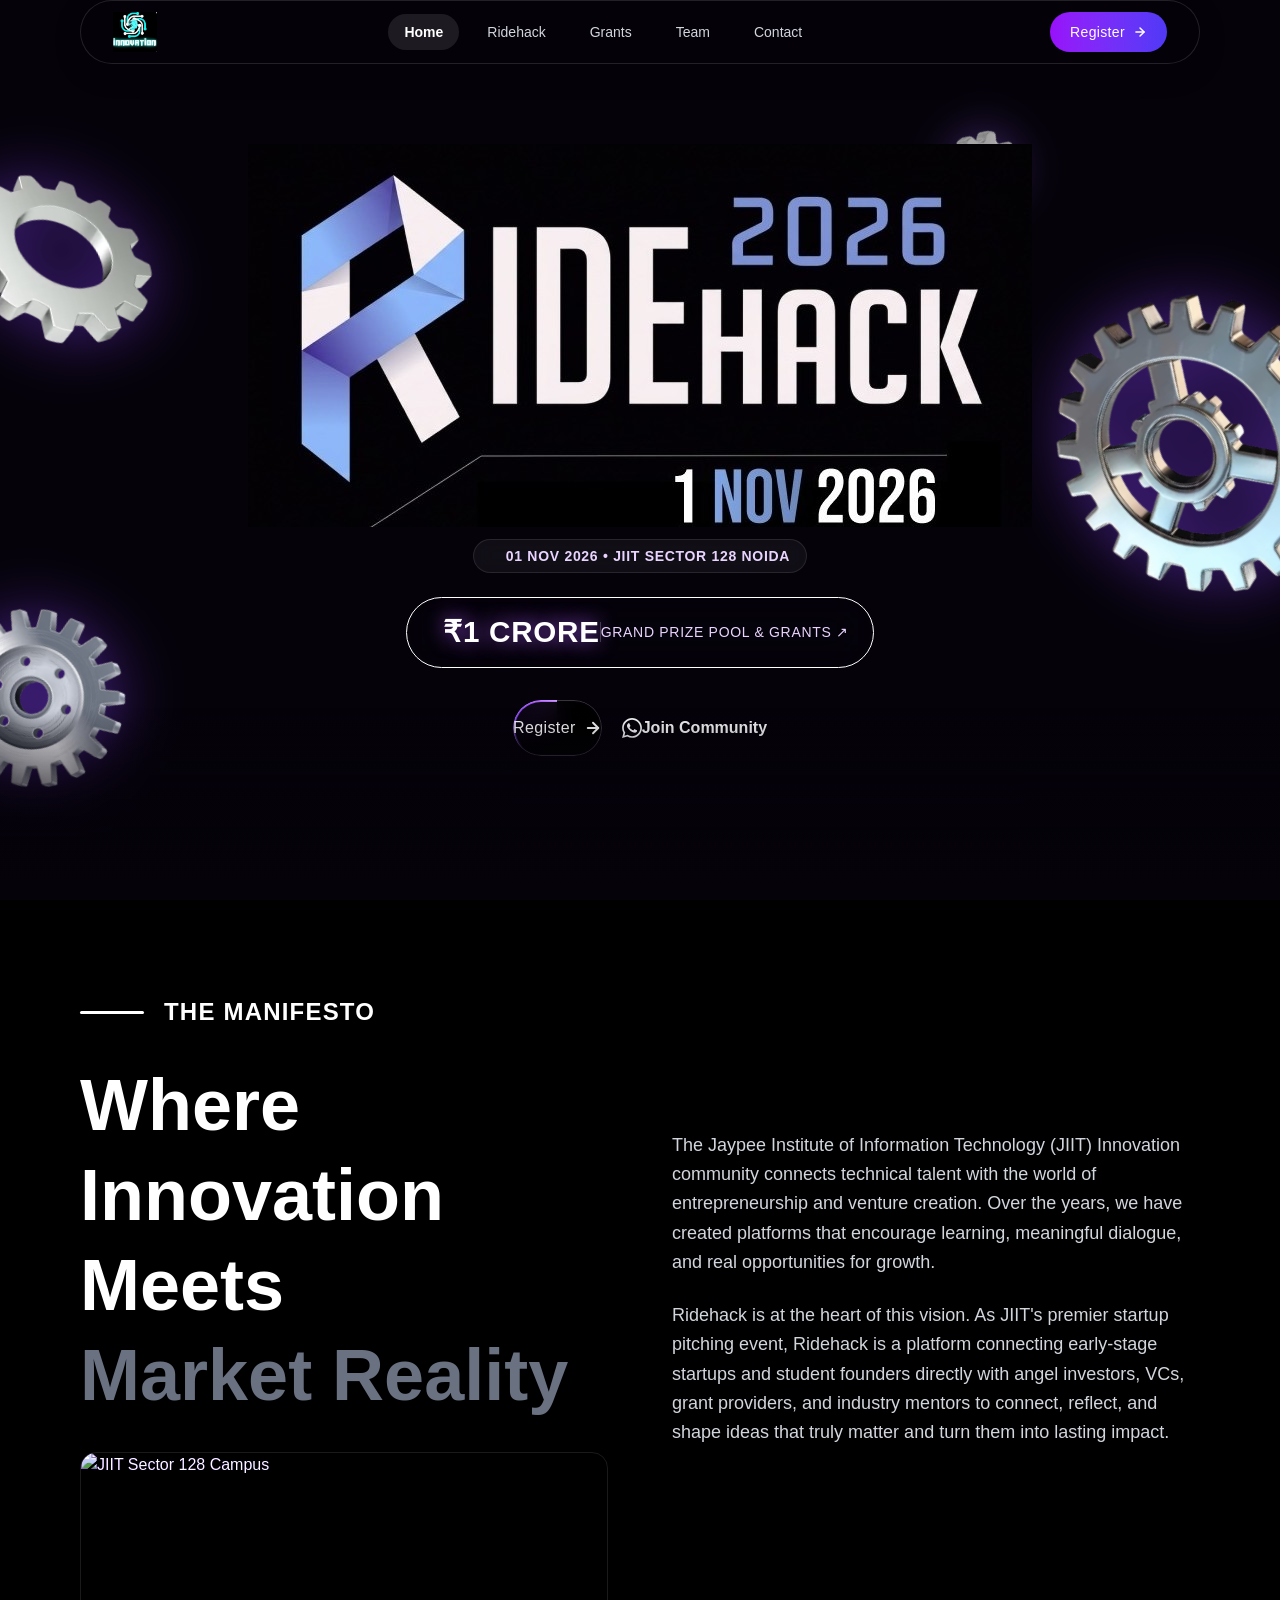
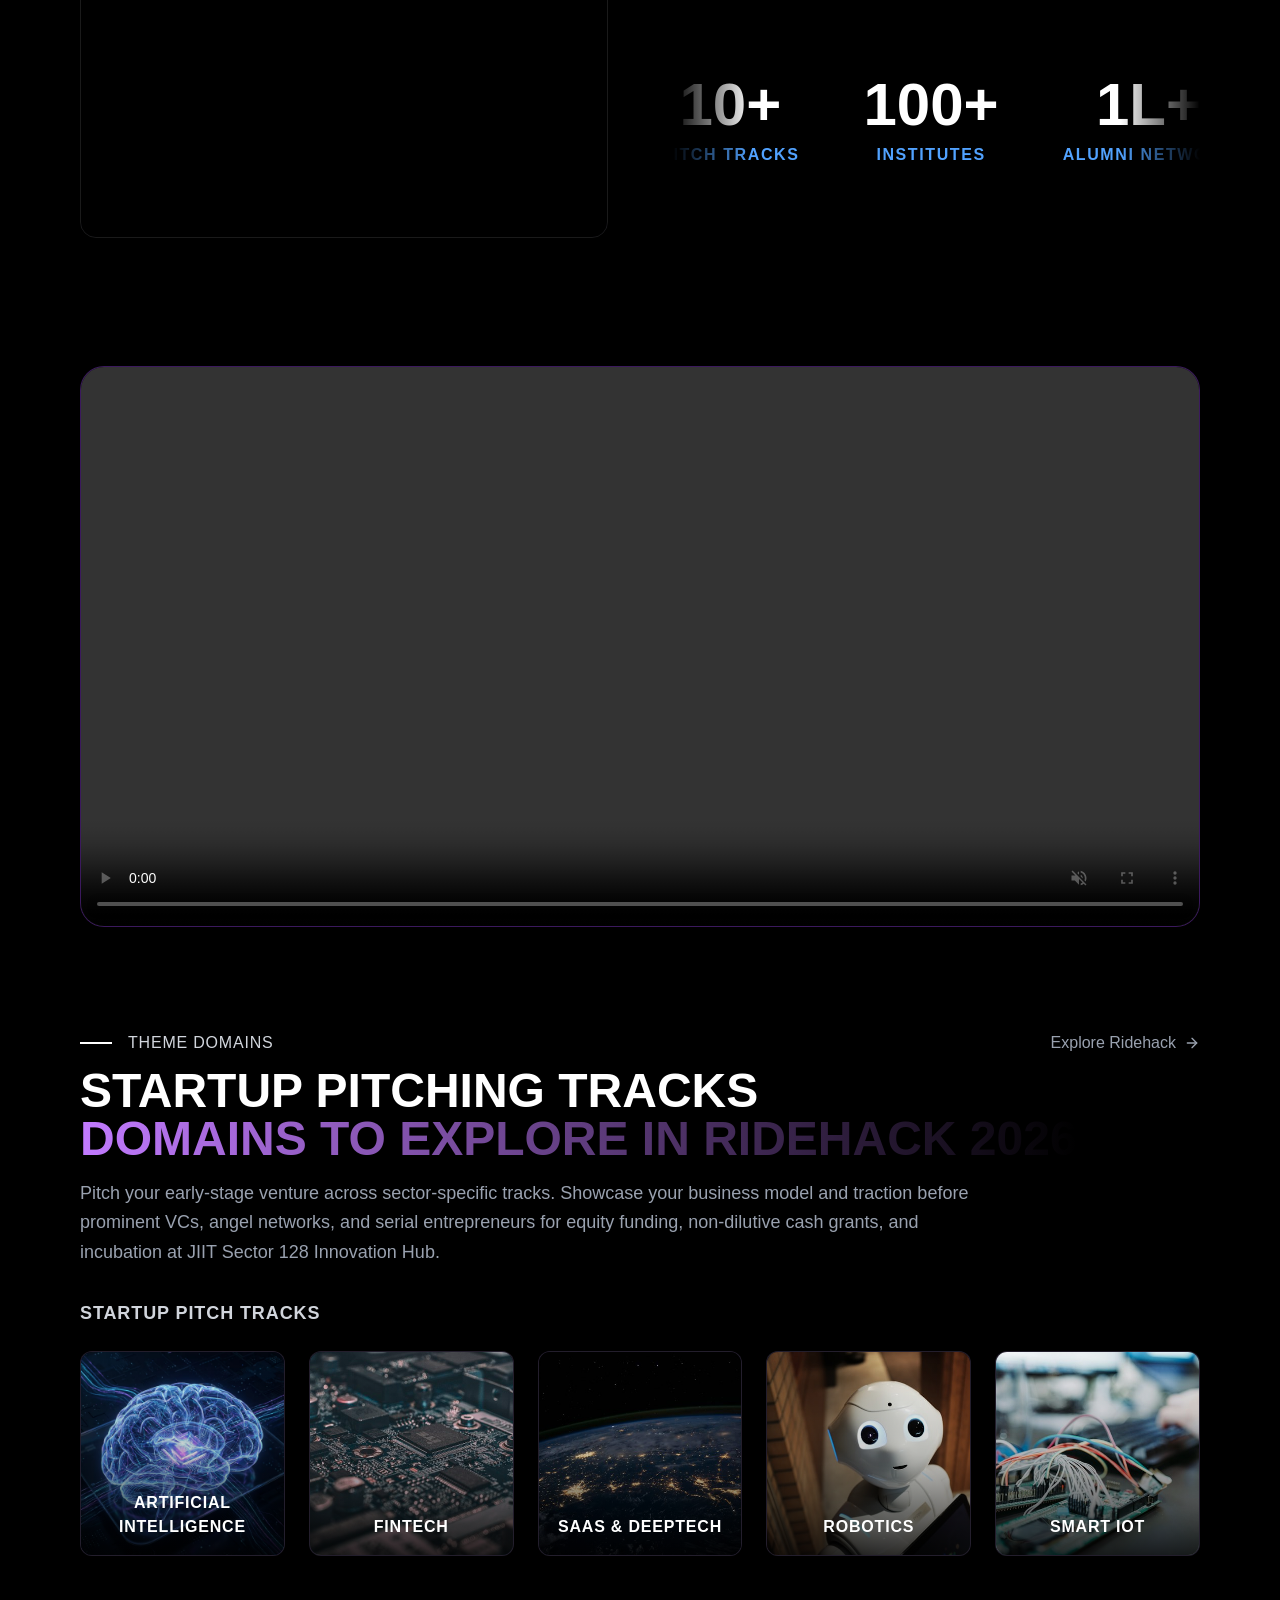
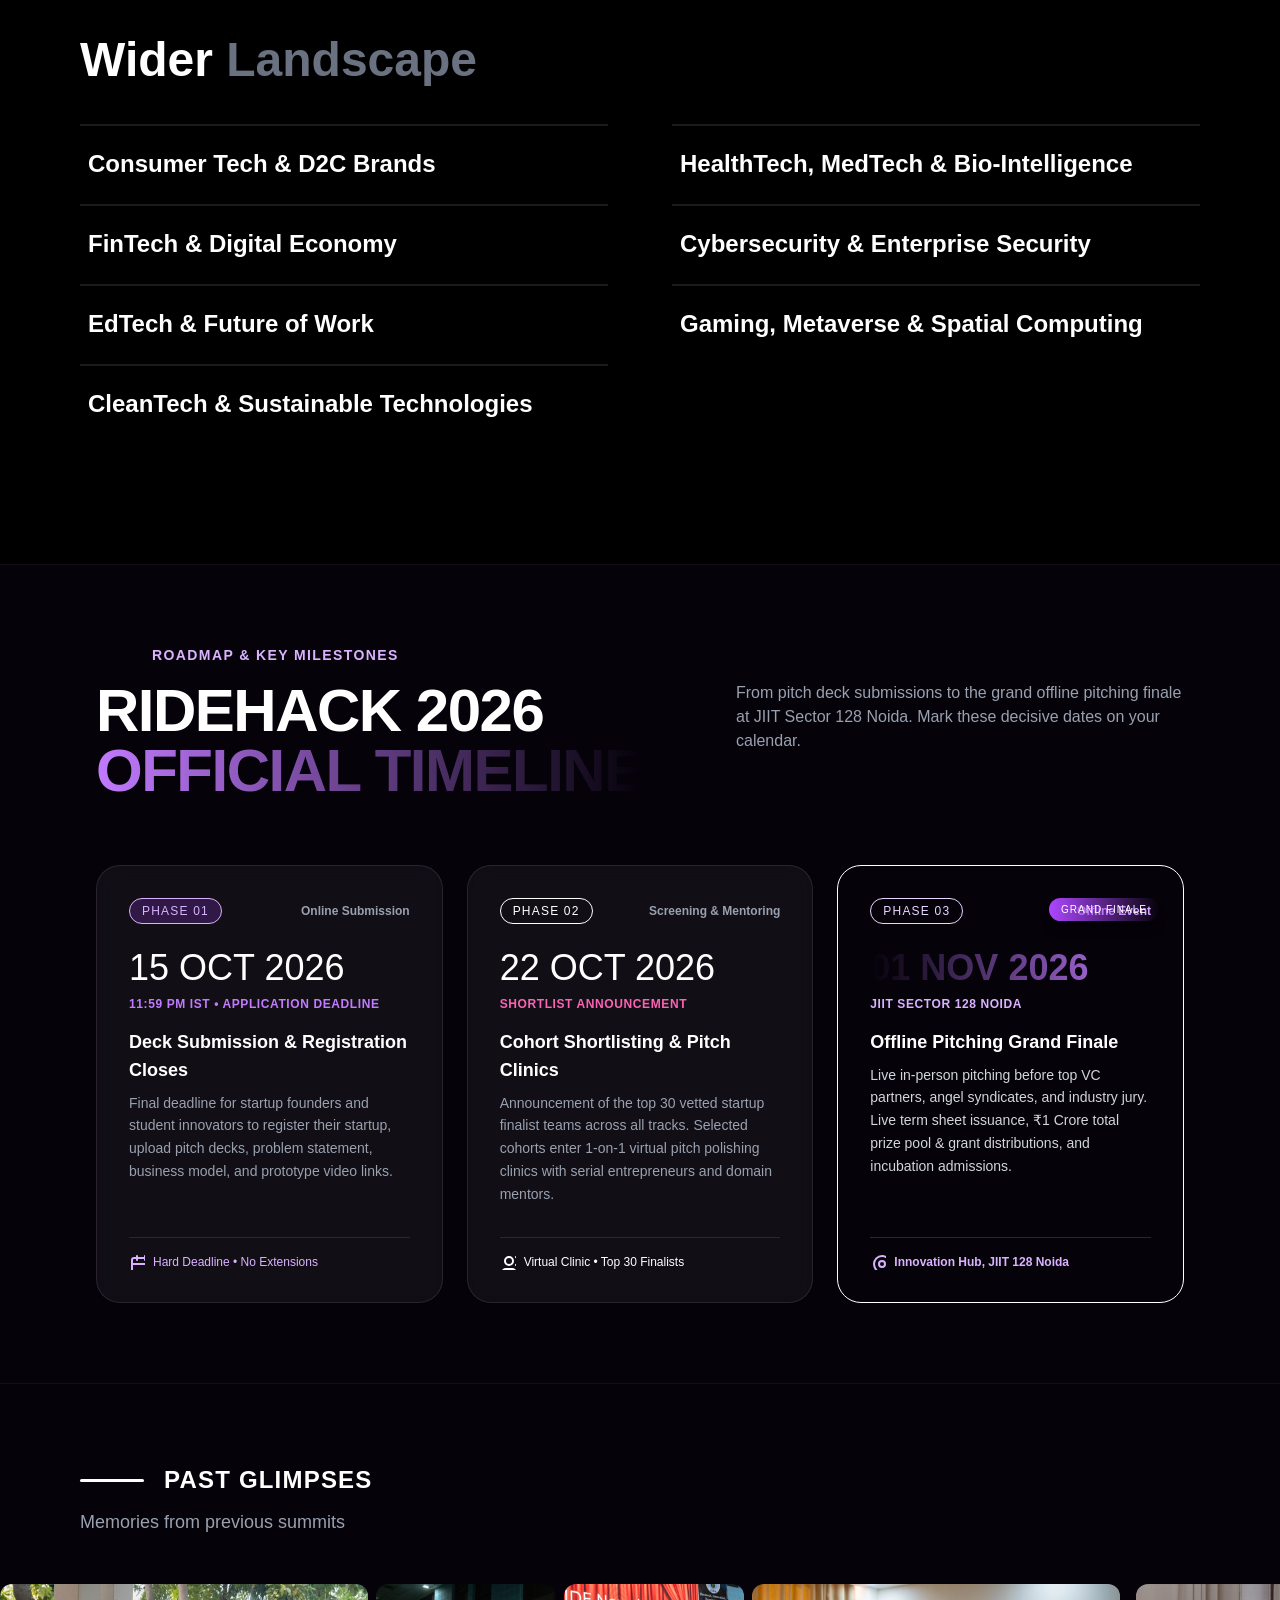
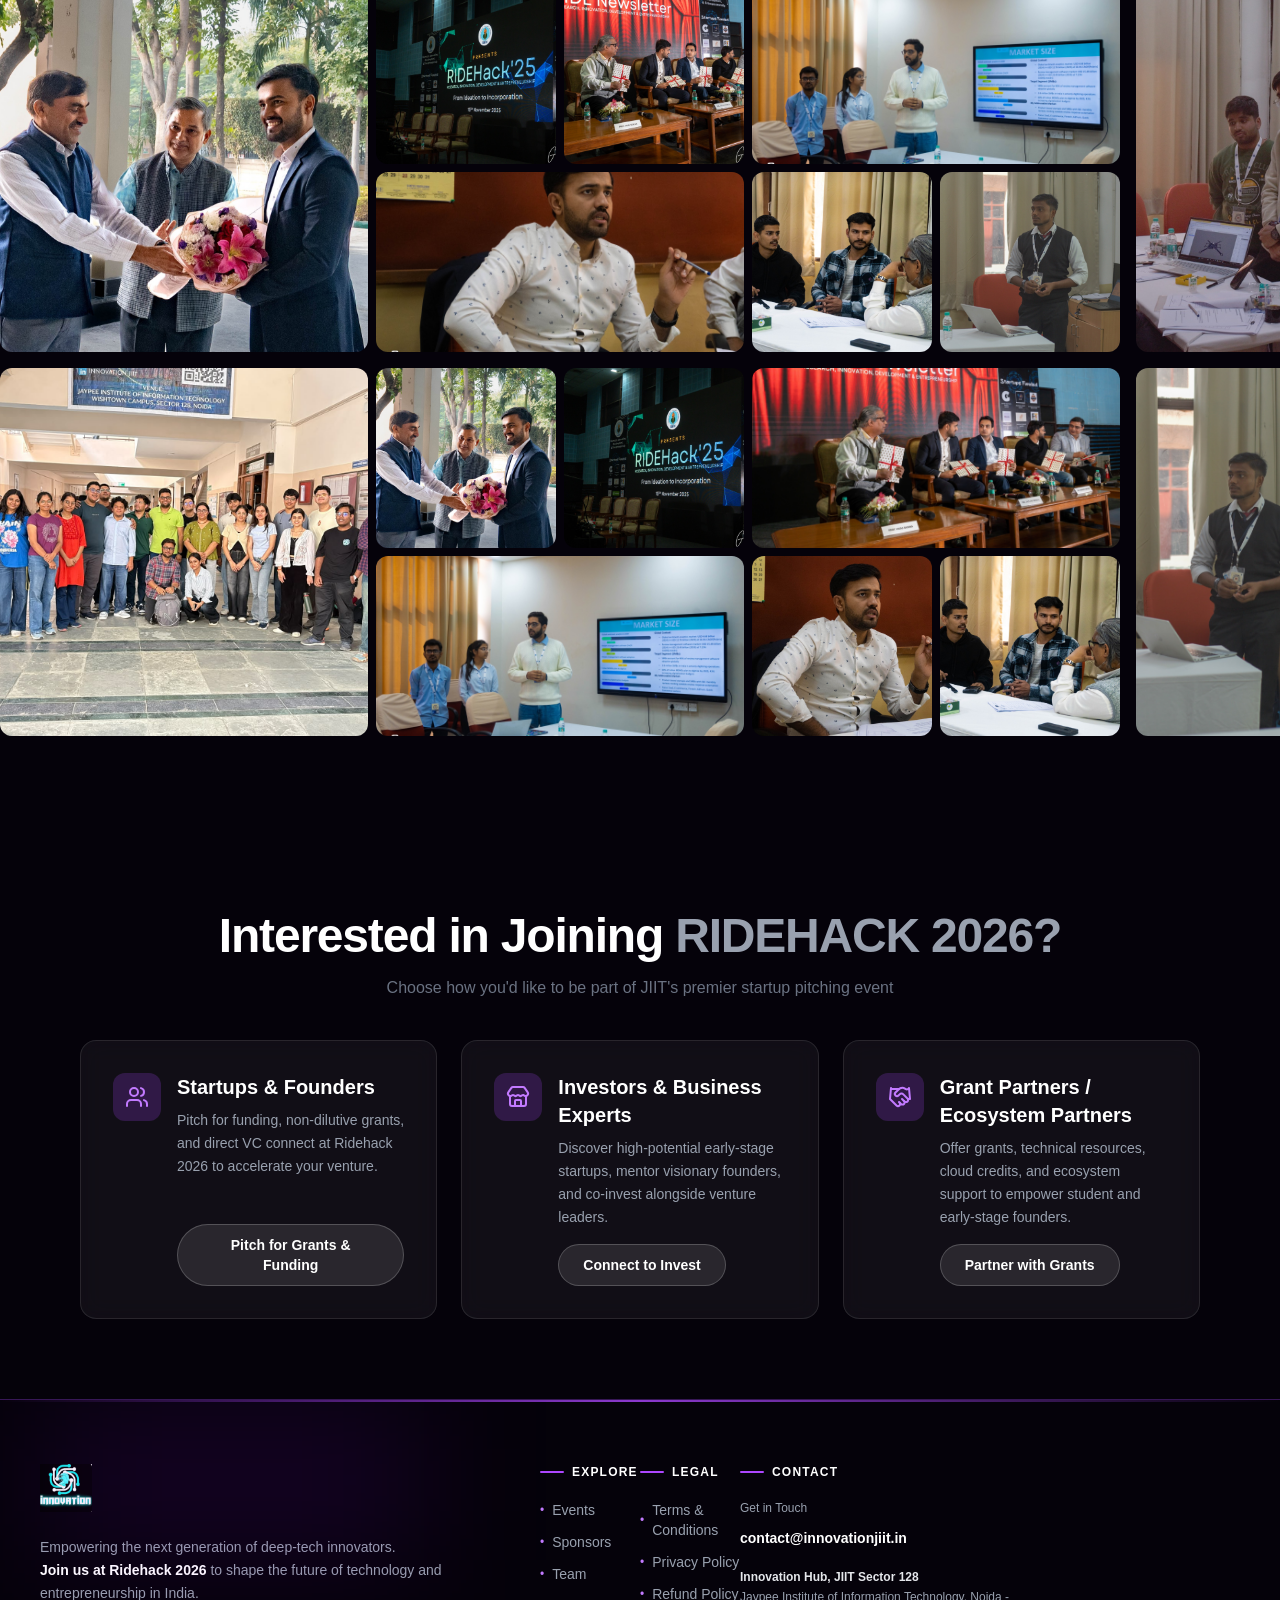
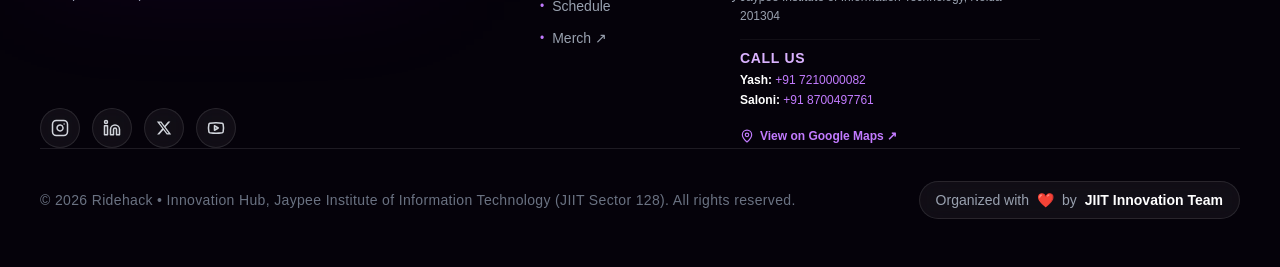
==== index.html @ c8edd6c5 "Update RIDE Hack 2026 website: unified cosmic theme, reference image footer, coming soon modals, and" ====
<!DOCTYPE html>
<html lang="en"><head>
  <meta charset="UTF-8">
  <meta name="viewport" content="width=device-width, initial-scale=1.0">
  <link rel="icon" type="image/avif" href="/favicon.avif">
  <link rel="icon" href="/favicon.avif" sizes="any">
  <link rel="icon" type="image/avif" sizes="48x48" href="/favicon.avif">
  <link rel="apple-touch-icon" href="/logo192.png">
  <link rel="manifest" href="/manifest.json">
  <script>
    if ('serviceWorker' in navigator) {
      window.addEventListener('load', () => {
        navigator.serviceWorker.register('/sw.js')
          .then(registration => {
            console.log('SW registered: ', registration);
          })
          .catch(registrationError => {
            console.log('SW registration failed: ', registrationError);
          });
      });
    }
  </script>

  <!-- Preload critical assets to prevent duplicate loads -->
  <link rel="preload" as="image" type="image/avif" href="/gear1.avif">
  <link rel="preload" as="image" type="image/avif" href="/gear2.avif">
  <link rel="preload" as="image" type="image/avif" href="/gear3.avif">
  <link rel="preload" as="image" type="image/avif" href="/gear4.avif">
  <link rel="preload" as="image" type="image/avif" href="/logo1.avif">

  <meta name="description" content="Ridehack 2026 - Where Bold Ideas Meet Capital | Jaypee Institute of Information Technology (JIIT)'s Premier Startup Pitching Event.">
  <meta name="keywords" content="Ridehack, Ridehack 2026, Startup, Pitching, Grants, Funding, JIIT, Noida, Entrepreneurship, Innovation">
  <meta name="theme-color" content="#7c3aed">
  <title>Ridehack 2026 | Jaypee Institute of Information Technology (JIIT)</title>

  <!-- Preconnect to external domains for faster loading -->
  <link rel="preconnect" href="https://prod.spline.design" crossorigin="">
  <link rel="preconnect" href="https://fonts.googleapis.com">
  <link rel="preconnect" href="https://fonts.gstatic.com" crossorigin="">

  
  <!-- Hide Spline watermark globally -->
  
  
  
  
  
  
  
  
  
<link rel="stylesheet" href="styles.css">
  <script src="background-animation.js" defer></script>
  <script src="coming-soon.js" defer></script>
</head>

<body style="">
  <div id="root"><div class="bg-[#05020a] text-white min-h-screen font-sans selection:bg-purple-500 selection:text-white"><div class="fixed top-0 left-0 right-0 z-50 hidden md:flex justify-center pt-5 pointer-events-none px-4">
  <div class="pointer-events-auto rounded-full flex items-center overflow-hidden transition-all duration-300" style="box-shadow: rgba(0, 0, 0, 0.4) 0px 8px 32px -8px; border: 1px solid rgba(255, 255, 255, 0.12); background-color: rgba(5,2,10,0.92); backdrop-filter: blur(24px); padding: 8px 24px; height: 64px; min-height: 64px; max-height: 64px; width: min(95%, 1120px);">
    <div class="flex items-center justify-between w-full px-2">
      <!-- LOGO: Fades/slides in on scroll -->
      <div id="navbarLogo" class="shrink-0 flex items-center transition-all duration-300 opacity-0 -translate-y-2 pointer-events-none">
        <a class="flex items-center cursor-pointer group" href="index.html">
          <img alt="Innovation Hub Logo" class="h-10 w-auto object-contain group-hover:scale-105 transition-transform" src="innovation-logo.png">
        </a>
      </div>
      <!-- NAV LINKS: Spacious & elegant -->
      <div class="flex items-center justify-center gap-3 lg:gap-6 mx-auto">
        <a href="index.html" class="px-4 py-2 text-sm font-semibold rounded-full whitespace-nowrap text-white bg-white/10 hover:bg-white/15 transition-all">Home</a>
        <a href="events.html" class="px-4 py-2 text-sm font-medium transition-colors rounded-full whitespace-nowrap text-gray-300 hover:text-white hover:bg-white/5">Ridehack</a>
        <a href="sponsors.html" class="px-4 py-2 text-sm font-medium transition-colors rounded-full whitespace-nowrap text-gray-300 hover:text-white hover:bg-white/5">Grants</a>
        <a href="team.html" class="px-4 py-2 text-sm font-medium transition-colors rounded-full whitespace-nowrap text-gray-300 hover:text-white hover:bg-white/5">Team</a>
        <a href="contact.html" class="px-4 py-2 text-sm font-medium transition-colors rounded-full whitespace-nowrap text-gray-300 hover:text-white hover:bg-white/5">Contact</a>
      </div>
      <!-- REGISTER BUTTON: Slides in on scroll -->
      <div id="navbarRegister" class="shrink-0 flex items-center transition-all duration-300 opacity-0 -translate-y-2 pointer-events-none">
        <a href="https://docs.google.com/forms/d/e/1FAIpQLSfo1yDY9sdHcOif3eGItnUyBE8StgveHDqJppyfqZ0NtJaWwg/viewform" target="_blank" rel="noopener noreferrer" class="flex items-center gap-2 px-5 py-2.5 bg-gradient-to-r from-purple-600 to-indigo-600 hover:from-purple-500 hover:to-indigo-500 text-white rounded-full text-sm font-extrabold tracking-wide transition-all shadow-[0_0_20px_rgba(168,85,247,0.5)] hover:scale-105">
          <span>Register</span>
          <svg xmlns="http://www.w3.org/2000/svg" width="14" height="14" viewBox="0 0 24 24" fill="none" stroke="currentColor" stroke-width="2.5" stroke-linecap="round" stroke-linejoin="round"><path d="M5 12h14"></path><path d="m12 5 7 7-7 7"></path></svg>
        </a>
      </div>
    </div>
  </div>
</div>
<div class="fixed top-0 left-0 right-0 z-50 md:hidden">
  <div class="flex items-center justify-between px-4 py-3 bg-[#05020a]/95 backdrop-blur-md border-b border-white/10">
    <a class="flex items-center" href="index.html">
      <img alt="Innovation Hub Logo" class="h-8 w-auto object-contain" src="innovation-logo.png">
    </a>
    <div class="flex items-center gap-3">
      <a href="https://docs.google.com/forms/d/e/1FAIpQLSfo1yDY9sdHcOif3eGItnUyBE8StgveHDqJppyfqZ0NtJaWwg/viewform" target="_blank" rel="noopener noreferrer" class="px-3.5 py-1.5 bg-gradient-to-r from-purple-600 to-indigo-600 text-white rounded-full text-xs font-bold shadow-[0_0_12px_rgba(168,85,247,0.4)]">
        Register
      </a>
      <button id="mobileMenuBtn" onclick="toggleMobileMenu()" aria-label="Toggle mobile menu" class="w-9 h-9 flex items-center justify-center rounded-lg bg-white/5 border border-white/10 text-white hover:bg-white/10 transition-colors">
        <svg xmlns="http://www.w3.org/2000/svg" width="18" height="18" viewBox="0 0 24 24" fill="none" stroke="currentColor" stroke-width="2" stroke-linecap="round" stroke-linejoin="round"><line x1="4" x2="20" y1="12" y2="12"></line><line x1="4" x2="20" y1="6" y2="6"></line><line x1="4" x2="20" y1="18" y2="18"></line></svg>
      </button>
    </div>
  </div>
</div>
<div id="mobileMenuDrawer" style="display:none; position:fixed; top:58px; left:0; right:0; background:rgba(5,2,10,0.98); backdrop-filter:blur(24px); border-bottom:1px solid rgba(255,255,255,0.1); padding:24px 20px; z-index:9999;">
  <div style="display:flex; flex-direction:column; gap:16px; align-items:center;">
    <a href="index.html" style="color:white; font-size:16px; font-weight:600; text-decoration:none;">Home</a>
    <a href="events.html" style="color:#d1d5db; font-size:16px; font-weight:500; text-decoration:none;">Ridehack</a>
    <a href="sponsors.html" style="color:#d1d5db; font-size:16px; font-weight:500; text-decoration:none;">Grants</a>
    <a href="team.html" style="color:#d1d5db; font-size:16px; font-weight:500; text-decoration:none;">Team</a>
    <a href="contact.html" style="color:#d1d5db; font-size:16px; font-weight:500; text-decoration:none;">Contact</a>
    <a href="https://docs.google.com/forms/d/e/1FAIpQLSfo1yDY9sdHcOif3eGItnUyBE8StgveHDqJppyfqZ0NtJaWwg/viewform" target="_blank" rel="noopener noreferrer" style="margin-top:6px; background:linear-gradient(to right, #9333ea, #4f46e5); color:white; font-size:14px; font-weight:700; text-decoration:none; padding:10px 28px; border-radius:9999px; display:inline-flex; align-items:center; gap:8px;">
      <span>Register</span>
      <svg xmlns="http://www.w3.org/2000/svg" width="14" height="14" viewBox="0 0 24 24" fill="none" stroke="currentColor" stroke-width="2.5" stroke-linecap="round" stroke-linejoin="round"><path d="M5 12h14"></path><path d="m12 5 7 7-7 7"></path></svg>
    </a>
  </div>
</div>
<script>
function toggleMobileMenu() {
  var drawer = document.getElementById('mobileMenuDrawer');
  if (!drawer) return;
  drawer.style.display = (drawer.style.display === 'none' || !drawer.style.display) ? 'block' : 'none';
}
</script>
<main class="relative z-0">
  <div style="opacity: 1; filter: blur(0px);">
    <div class="overflow-x-hidden">
      <section id="hero">
        <div class="relative w-full min-h-screen py-28 sm:py-36 flex flex-col items-center justify-center overflow-hidden bg-[#05020a]">
          <div class="absolute inset-0 w-full h-full overflow-hidden pointer-events-none">
            <div class="absolute inset-0 z-0">
              <div style="position: absolute; top: 0px; left: 0px; width: 100%; height: 100%; overflow: hidden; background-color: rgb(5, 2, 10);">
                <canvas width="1626" height="1240" style="width: 1084px; height: 827px; display: block;"></canvas>
              </div>
            </div>
            <div class="absolute bottom-0 left-0 right-0 h-48 pointer-events-none z-30" style="background: linear-gradient(transparent 0%, rgba(5, 2, 10, 0.3) 20%, rgba(5, 2, 10, 0.7) 50%, rgba(5, 2, 10, 0.95) 80%, rgb(5, 2, 10) 100%);"></div>
          </div>
          <div class="absolute -right-16 top-[30%] md:-right-20 lg:-right-24 pointer-events-none z-20" style="perspective: 1200px; perspective-origin: center center; will-change: transform;">
            <div class="relative w-[150px] h-[150px] md:w-[220px] md:h-[220px] lg:w-[300px] lg:h-[300px] xl:w-[350px] xl:h-[350px]" style="transform: rotate(141.138deg);">
              <img alt="3D Gear" class="w-full h-full object-contain" src="[data-uri]" style="filter: drop-shadow(rgba(124, 58, 237, 0.5) 0px 0px 30px);">
              <div class="absolute inset-0 w-full h-full pointer-events-none" style="mix-blend-mode: hard-light; opacity: 0.85; mask-image: url(&quot;/gear1.avif&quot;); mask-size: contain; mask-repeat: no-repeat; mask-position: center center; will-change: background; background: linear-gradient(205.569deg, rgba(76, 29, 149, 0.9) 0%, rgba(124, 58, 237, 0.8) 50%, rgba(139, 92, 246, 0.9) 100%);"></div>
            </div>
          </div>
          <div class="absolute -left-12 top-[8%] md:-left-16 md:top-[12%] lg:-left-20 pointer-events-none z-20">
            <div class="relative w-[130px] h-[130px] md:w-[200px] md:h-[200px] lg:w-[260px] lg:h-[260px] xl:w-[300px] xl:h-[300px]" style="will-change: transform; transform: rotateZ(345.886deg);">
              <img alt="3D Gear Left" class="w-full h-full object-contain" src="[data-uri]" style="filter: drop-shadow(rgba(124, 58, 237, 0.5) 0px 0px 30px);">
              <div class="absolute inset-0 w-full h-full pointer-events-none" style="mix-blend-mode: hard-light; opacity: 0.85; mask-image: url(&quot;/gear2.avif&quot;); mask-size: contain; mask-repeat: no-repeat; mask-position: center center; will-change: background; background: linear-gradient(145.634deg, rgba(76, 29, 149, 0.9) 0%, rgba(124, 58, 237, 0.8) 50%, rgba(139, 92, 246, 0.9) 100%);"></div>
            </div>
          </div>
          <div class="absolute top-24 right-20 md:top-28 md:right-40 lg:top-32 lg:right-52 xl:right-64 opacity-80 hidden md:block pointer-events-none z-10" style="will-change: transform; transform: translateY(-0.247453px) rotate(141.138deg);">
            <div class="relative w-12 h-12 md:w-14 md:h-14 lg:w-16 lg:h-16 xl:w-20 xl:h-20">
              <img alt="Floating Gear" class="w-full h-full object-contain drop-shadow-[0_0_20px_rgba(139,92,246,0.5)]" src="[data-uri]">
              <div class="absolute inset-0 w-full h-full pointer-events-none" style="mix-blend-mode: hard-light; opacity: 0.7; mask-image: url(&quot;/gear4.avif&quot;); mask-size: contain; mask-repeat: no-repeat; mask-position: center center; will-change: background; background: linear-gradient(204.552deg, rgba(76, 29, 149, 0.9) 0%, rgba(124, 58, 237, 0.8) 50%, rgba(139, 92, 246, 0.9) 100%);"></div>
            </div>
          </div>
          <div class="absolute -left-16 bottom-[3%] md:-left-20 md:bottom-[6%] lg:-left-24 lg:bottom-[8%] pointer-events-none z-20">
            <div class="relative w-[120px] h-[120px] md:w-[180px] md:h-[180px] lg:w-[220px] lg:h-[220px] xl:w-[260px] xl:h-[260px]" style="will-change: transform; transform: rotate(-68.184deg);">
              <img alt="Bottom Left Gear" class="w-full h-full object-contain" src="[data-uri]" style="filter: drop-shadow(rgba(124, 58, 237, 0.5) 0px 0px 30px);">
              <div class="absolute inset-0 w-full h-full pointer-events-none" style="mix-blend-mode: hard-light; opacity: 0.85; mask-image: url(&quot;/gear3.avif&quot;); mask-size: contain; mask-repeat: no-repeat; mask-position: center center; will-change: background; background: linear-gradient(87.93deg, rgba(76, 29, 149, 0.9) 0%, rgba(124, 58, 237, 0.8) 50%, rgba(139, 92, 246, 0.9) 100%);"></div>
            </div>
          </div>
          <div class="z-20 flex flex-col items-center text-center px-4 relative max-w-4xl mx-auto w-full">
            <div class="relative flex items-center justify-center mb-3 sm:mb-4">
              <img alt="RIDEHACK 2026" class="w-[240px] sm:w-[340px] md:w-[460px] lg:w-[540px] h-auto object-contain mx-auto" src="ridehack-logo.jpg">
            </div>

            <!-- EVENT DATE & VENUE PILL -->
            <div class="flex items-center gap-2 px-4 py-1.5 rounded-full bg-white/5 border border-white/10 mb-5 sm:mb-6">
              <span class="w-2 h-2 rounded-full bg-purple-400 animate-pulse"></span>
              <span class="text-xs sm:text-sm font-bold tracking-wider text-purple-200 uppercase">
                01 NOV 2026 • JIIT SECTOR 128 NOIDA
              </span>
            </div>

            <!-- COMPACT & GLOWING 1 CRORE PRIZE POOL HERO HIGHLIGHT -->
            <div class="flex flex-col items-center mb-6 sm:mb-8">
              <a href="sponsors.html" class="inline-flex items-center gap-2.5 sm:gap-3 px-6 sm:px-8 py-3 rounded-full border border-purple-400/60 bg-gradient-to-r from-purple-950/80 via-purple-900/60 to-indigo-950/80 backdrop-blur-xl shadow-[0_0_35px_rgba(168,85,247,0.5)] hover:shadow-[0_0_55px_rgba(168,85,247,0.8)] hover:border-purple-300 hover:scale-105 transition-all group">
                <span class="w-3 h-3 rounded-full bg-green-400 animate-pulse shadow-[0_0_12px_#4ade80]"></span>
                <span style="font-weight: 900; color: #ffffff; text-shadow: 0 0 20px rgba(168,85,247,0.9); font-size: 1.85rem;" class="tracking-wide">
                  ₹1 CRORE
                </span>
                <span class="text-xs sm:text-sm text-purple-200 font-extrabold uppercase tracking-wider pl-3 border-l border-white/20 group-hover:text-white transition-colors">
                  Grand Prize Pool &amp; Grants ↗
                </span>
              </a>
            </div>

            <!-- HERO ACTION BUTTONS -->
            <div class="flex flex-wrap items-center justify-center gap-4 sm:gap-5">
              <a class="group relative flex items-center justify-center gap-2 px-7 py-3.5 sm:px-9 sm:py-4 rounded-full overflow-hidden transition-all duration-300 hover:scale-105 shadow-[0_0_30px_rgba(168,85,247,0.5)]" href="https://docs.google.com/forms/d/e/1FAIpQLSfo1yDY9sdHcOif3eGItnUyBE8StgveHDqJppyfqZ0NtJaWwg/viewform" target="_blank" rel="noopener noreferrer">
                <div class="absolute inset-0 overflow-hidden rounded-full">
                  <div class="absolute inset-[-50%] bg-[conic-gradient(from_0deg,transparent_0_240deg,#7c3aed_280deg,#a855f7_320deg,#c084fc_360deg)] animate-[spin_2s_linear_infinite] opacity-100 transition-opacity duration-300"></div>
                </div>
                <div class="absolute inset-[2px] bg-black/90 backdrop-blur-md rounded-full"></div>
                <div class="absolute inset-0 rounded-full border border-white/20 group-hover:border-transparent transition-colors duration-300"></div>
                <span class="relative z-10 text-sm sm:text-base font-extrabold text-white tracking-wide">Register</span>
                <svg xmlns="http://www.w3.org/2000/svg" width="18" height="18" viewBox="0 0 24 24" fill="none" stroke="currentColor" stroke-width="2.5" stroke-linecap="round" stroke-linejoin="round" class="relative z-10 text-white group-hover:translate-x-1 transition-transform" aria-hidden="true">
                  <path d="M5 12h14"></path>
                  <path d="m12 5 7 7-7 7"></path>
                </svg>
              </a>
              <a class="flex items-center justify-center gap-2.5 px-7 py-3.5 sm:px-9 sm:py-4 rounded-full bg-[#25D366] hover:bg-[#20ba59] text-white font-bold text-sm sm:text-base transition-all shadow-[0_0_25px_rgba(37,211,102,0.45)] hover:scale-105" href="https://chat.whatsapp.com/EIkSCGxSinkHK2MURArv8c" target="_blank" rel="noopener noreferrer">
                <svg xmlns="http://www.w3.org/2000/svg" width="20" height="20" fill="currentColor" viewBox="0 0 24 24"><path d="M.057 24l1.687-6.163c-1.041-1.804-1.588-3.849-1.587-5.946.003-6.556 5.338-11.891 11.893-11.891 3.181.001 6.167 1.24 8.413 3.488 2.245 2.248 3.481 5.236 3.48 8.414-.003 6.557-5.338 11.892-11.893 11.892-1.99-.001-3.951-.5-5.688-1.448l-6.305 1.654zm6.597-3.807c1.676.995 3.276 1.591 5.392 1.592 5.448 0 9.886-4.434 9.889-9.885.002-5.462-4.415-9.89-9.881-9.892-5.452 0-9.887 4.434-9.889 9.884-.001 2.225.651 3.891 1.746 5.634l-.999 3.648 3.742-.981zm11.387-5.464c-.074-.124-.272-.198-.57-.347-.297-.149-1.758-.868-2.031-.967-.272-.099-.47-.149-.669.149-.198.297-.768.967-.941 1.165-.173.198-.347.223-.644.074-.297-.149-1.255-.462-2.39-1.475-.883-.788-1.48-1.761-1.653-2.059-.173-.297-.018-.458.13-.606.134-.133.297-.347.446-.521.151-.172.2-.296.3-.495.099-.198.05-.372-.025-.521-.075-.148-.669-1.611-.916-2.206-.242-.579-.487-.501-.669-.51l-.57-.01c-.198 0-.52.074-.792.372s-1.04 1.016-1.04 2.479 1.065 2.876 1.213 3.074c.149.198 2.095 3.2 5.076 4.487.709.306 1.263.489 1.694.626.712.226 1.36.194 1.872.118.571-.085 1.758-.719 2.006-1.413.248-.695.248-1.29.173-1.414z"/></svg>
                <span>Join Community</span>
              </a>
            </div>

          </div>
        </div>
      </section>

      <section id="about">
        <div class="min-h-screen pt-20 sm:pt-24 px-4 sm:px-6 md:px-12 lg:px-20 pb-16 bg-black flex flex-col justify-center">
          <div class="flex items-center gap-4 sm:gap-5 mb-6 sm:mb-8" style="opacity: 1; transform: none;">
            <div class="w-12 sm:w-16 h-[3px] bg-white rounded-full"></div>
            <span class="text-lg sm:text-xl md:text-2xl font-bold uppercase tracking-wider text-white">The Manifesto</span>
          </div>
          <div class="grid grid-cols-1 lg:grid-cols-2 gap-8 sm:gap-12 lg:gap-16 items-center">
            <div>
              <h1 class="text-3xl sm:text-4xl md:text-5xl lg:text-6xl xl:text-7xl font-bold leading-tight mb-6 sm:mb-8">
                Where Innovation Meets 
                <br class="hidden sm:block">
                <span class="text-gray-500">Market Reality</span>
              </h1>
              <div class="relative w-full rounded-xl sm:rounded-2xl overflow-hidden border border-white/10">
                <div class="h-60 sm:h-72 md:h-80 lg:h-96 overflow-hidden relative">
                  <img alt="JIIT Sector 128 Campus" class="w-full h-full object-cover" loading="lazy" src="_SKL0258.jpg">
                  <div class="absolute inset-0 pointer-events-none" style="background: linear-gradient(135deg, rgba(124, 58, 237, 0.4) 0%, rgba(139, 92, 246, 0.3) 30%, rgba(59, 130, 246, 0.3) 70%, rgba(124, 58, 237, 0.4) 100%); mix-blend-mode: overlay;"></div>
                  <div class="absolute inset-0 bg-gradient-to-t from-black/50 to-transparent pointer-events-none"></div>
                </div>
              </div>
            </div>
            <div class="text-gray-300 text-base sm:text-lg leading-relaxed space-y-4 sm:space-y-6 min-w-0">
              <p>The Jaypee Institute of Information Technology (JIIT) Innovation community connects technical talent with the world of entrepreneurship and venture creation. Over the years, we have created platforms that encourage learning, meaningful dialogue, and real opportunities for growth.</p>
              <p>Ridehack is at the heart of this vision. As JIIT's premier startup pitching event, Ridehack is a platform connecting early-stage startups and student founders directly with angel investors, VCs, grant providers, and industry mentors to connect, reflect, and shape ideas that truly matter and turn them into lasting impact.</p>
              <div class="space-y-12 pt-12">
                <div class="w-full overflow-hidden relative mask-linear-fade ">
                  <div class="absolute left-0 top-0 bottom-0 w-20 bg-gradient-to-r from-black to-transparent z-10 pointer-events-none"></div>
                  <div class="absolute right-0 top-0 bottom-0 w-20 bg-gradient-to-l from-black to-transparent z-10 pointer-events-none"></div>
                  <div class="flex whitespace-nowrap gap-16" style="transform: translateX(-2323.88px);">
                    <div class="flex flex-col items-center shrink-0">
                      <h3 class="text-5xl md:text-6xl font-bold text-white mb-2">400+</h3>
                      <p class="text-sm md:text-base uppercase tracking-widest font-semibold text-purple-400">Participants</p>
                    </div>
                    <div class="flex flex-col items-center shrink-0">
                      <h3 class="text-5xl md:text-6xl font-bold text-white mb-2">10+</h3>
                      <p class="text-sm md:text-base uppercase tracking-widest font-semibold text-purple-400">Pitch Tracks</p>
                    </div>
                    <div class="flex flex-col items-center shrink-0">
                      <h3 class="text-5xl md:text-6xl font-bold text-white mb-2">1L+</h3>
                      <p class="text-sm md:text-base uppercase tracking-widest font-semibold text-purple-400">Alumni Network</p>
                    </div>
                    <div class="flex flex-col items-center shrink-0">
                      <h3 class="text-5xl md:text-6xl font-bold text-white mb-2">100+</h3>
                      <p class="text-sm md:text-base uppercase tracking-widest font-semibold text-purple-400">Institutes</p>
                    </div>
                    <div class="flex flex-col items-center shrink-0">
                      <h3 class="text-5xl md:text-6xl font-bold text-white mb-2">₹1 Cr+</h3>
                      <p class="text-sm md:text-base uppercase tracking-widest font-semibold text-purple-400">Funding Pool</p>
                    </div>
                    <div class="flex flex-col items-center shrink-0">
                      <h3 class="text-5xl md:text-6xl font-bold text-white mb-2">400+</h3>
                      <p class="text-sm md:text-base uppercase tracking-widest font-semibold text-purple-400">Participants</p>
                    </div>
                    <div class="flex flex-col items-center shrink-0">
                      <h3 class="text-5xl md:text-6xl font-bold text-white mb-2">10+</h3>
                      <p class="text-sm md:text-base uppercase tracking-widest font-semibold text-purple-400">Pitch Tracks</p>
                    </div>
                    <div class="flex flex-col items-center shrink-0">
                      <h3 class="text-5xl md:text-6xl font-bold text-white mb-2">1L+</h3>
                      <p class="text-sm md:text-base uppercase tracking-widest font-semibold text-purple-400">Alumni Network</p>
                    </div>
                    <div class="flex flex-col items-center shrink-0">
                      <h3 class="text-5xl md:text-6xl font-bold text-white mb-2">100+</h3>
                      <p class="text-sm md:text-base uppercase tracking-widest font-semibold text-purple-400">Institutes</p>
                    </div>
                    <div class="flex flex-col items-center shrink-0">
                      <h3 class="text-5xl md:text-6xl font-bold text-white mb-2">₹1 Cr+</h3>
                      <p class="text-sm md:text-base uppercase tracking-widest font-semibold text-purple-400">Funding Pool</p>
                    </div>
                  </div>
</div>
</div>
                <div class="w-full overflow-hidden relative mask-linear-fade mt-8">
                  <div class="absolute left-0 top-0 bottom-0 w-20 bg-gradient-to-r from-black to-transparent z-10 pointer-events-none"></div>
                  <div class="absolute right-0 top-0 bottom-0 w-20 bg-gradient-to-l from-black to-transparent z-10 pointer-events-none"></div>
                  <div class="flex whitespace-nowrap gap-16" style="transform: translateX(-463.753px);">
                    <div class="flex flex-col items-center shrink-0">
                      <h3 class="text-5xl md:text-6xl font-bold text-white mb-2">₹1 Cr+</h3>
                      <p class="text-sm md:text-base uppercase tracking-widest font-semibold text-blue-400">Funding Pool</p>
                    </div>
                    <div class="flex flex-col items-center shrink-0">
                      <h3 class="text-5xl md:text-6xl font-bold text-white mb-2">400+</h3>
                      <p class="text-sm md:text-base uppercase tracking-widest font-semibold text-blue-400">Participants</p>
                    </div>
                    <div class="flex flex-col items-center shrink-0">
                      <h3 class="text-5xl md:text-6xl font-bold text-white mb-2">10+</h3>
                      <p class="text-sm md:text-base uppercase tracking-widest font-semibold text-blue-400">Pitch Tracks</p>
                    </div>
                    <div class="flex flex-col items-center shrink-0">
                      <h3 class="text-5xl md:text-6xl font-bold text-white mb-2">100+</h3>
                      <p class="text-sm md:text-base uppercase tracking-widest font-semibold text-blue-400">Institutes</p>
                    </div>
                    <div class="flex flex-col items-center shrink-0">
                      <h3 class="text-5xl md:text-6xl font-bold text-white mb-2">1L+</h3>
                      <p class="text-sm md:text-base uppercase tracking-widest font-semibold text-blue-400">Alumni Network</p>
                    </div>
                    <div class="flex flex-col items-center shrink-0">
                      <h3 class="text-5xl md:text-6xl font-bold text-white mb-2">₹1 Cr+</h3>
                      <p class="text-sm md:text-base uppercase tracking-widest font-semibold text-blue-400">Funding Pool</p>
                    </div>
                    <div class="flex flex-col items-center shrink-0">
                      <h3 class="text-5xl md:text-6xl font-bold text-white mb-2">400+</h3>
                      <p class="text-sm md:text-base uppercase tracking-widest font-semibold text-blue-400">Participants</p>
                    </div>
                  </div>
</div>
</div>
              </div>
            </div>
          </div>
        </div>
      </section>
      <section class="relative py-16 sm:py-24 bg-black overflow-hidden">
        <div class="max-w-6xl mx-auto px-4 relative z-10">
          <div class="relative rounded-3xl overflow-hidden border border-purple-500/30 shadow-[0_0_70px_rgba(168,85,247,0.25)] bg-[#0a0514] p-1.5 sm:p-2 bg-gradient-to-b from-purple-500/30 via-white/5 to-black">
            <video id="homepagePromoVideo" class="w-full h-auto block rounded-2xl shadow-2xl" muted loop playsinline preload="auto">
              <source src="website_video.mp4" type="video/mp4">
              <source src="website_video.mp4" type="video/webm">
              Your browser does not support the video tag.
            </video>
          </div>
        </div>
      </section>
      <section id="verticals">
        <div class="py-10 px-4 sm:px-6 md:px-12 lg:px-20 bg-black">
          <div class="flex flex-row items-center justify-between gap-2 mb-3">
            <div class="flex items-center gap-4">
              <span class="w-8 h-[2px] bg-white"></span>
              <span class="text-sm md:text-base text-gray-300 font-medium uppercase tracking-wider">Theme Domains</span>
            </div>
            <a class="flex items-center gap-2 text-sm sm:text-base text-gray-400 hover:text-purple-400 transition-colors group" href="events.html" data-discover="true">
              Explore Ridehack 
              <svg xmlns="http://www.w3.org/2000/svg" width="16" height="16" viewBox="0 0 24 24" fill="none" stroke="currentColor" stroke-width="2" stroke-linecap="round" stroke-linejoin="round" class="lucide lucide-arrow-right group-hover:translate-x-1 transition-transform" aria-hidden="true">
                <path d="M5 12h14"></path>
                <path d="m12 5 7 7-7 7"></path>
              </svg>
            </a>
          </div>
          <h1 class="text-3xl md:text-5xl font-bold text-white mb-4">
            STARTUP PITCHING TRACKS
            <br>
            <span class="bg-gradient-to-r from-purple-400 via-pink-400 to-indigo-300 bg-clip-text text-transparent">DOMAINS TO EXPLORE IN RIDEHACK 2026</span>
          </h1>
          <p class="text-gray-400 text-base sm:text-lg leading-relaxed mb-8 text-left max-w-4xl">
            Pitch your early-stage venture across sector-specific tracks. Showcase your business model and traction before prominent VCs, angel networks, and serial entrepreneurs for equity funding, non-dilutive cash grants, and incubation at JIIT Sector 128 Innovation Hub.
          </p>
          <div class="flex flex-col sm:flex-row items-start sm:items-center justify-between mb-4 sm:mb-6 gap-3">
            <h3 class="text-base sm:text-lg font-semibold text-gray-300 uppercase tracking-wider">Startup Pitch Tracks</h3>
          </div>
          <div class="flex overflow-x-auto pb-8 -mx-4 px-4 gap-4 md:grid md:grid-cols-5 md:gap-6 md:pb-0 md:px-0 md:mx-0 snap-x hide-scrollbar" style="opacity: 1;">
            <div class="min-w-[280px] md:min-w-0 snap-center group relative w-full aspect-square perspective-1000" style="opacity: 1; transform: translateY(0px) scale(1) translateX(0px);" easing="easeOutElastic(1, 0.8)" begin="0">
              <div class="relative w-full h-full flip-card-inner">
                <div class="absolute -inset-0.5 bg-purple-500/20 rounded-xl blur opacity-0 group-hover:opacity-100 transition duration-500"></div>
                <div class="absolute inset-0 w-full h-full backface-hidden rounded-xl overflow-hidden border border-white/10 bg-[#0a0514]">
                  <img alt="Artificial Intelligence" class="w-full h-full object-cover" src="[data-uri]">
                  <div class="absolute inset-0 bg-gradient-to-t from-black/80 via-black/20 to-transparent"></div>
                  <div class="absolute inset-0 flex items-end justify-center p-4">
                    <h3 class="text-sm md:text-base font-bold text-white uppercase tracking-wider text-center">Artificial Intelligence</h3>
                  </div>
                </div>
                <div class="absolute inset-0 w-full h-full backface-hidden rotate-y-180 rounded-xl overflow-hidden bg-black">
                  <div class="absolute inset-0 overflow-hidden rounded-xl">
                    <div class="absolute inset-[-50%] bg-[conic-gradient(from_0deg,transparent_0_320deg,#c084fc_360deg)] animate-[spin_4s_linear_infinite] opacity-0 group-hover:opacity-100 transition-opacity duration-500"></div>
                  </div>
                  <div class="absolute inset-[2px] bg-[#0a0514] rounded-xl flex flex-col items-center justify-center p-4 text-center">
                    <div class="absolute inset-0 bg-gradient-to-br from-purple-900/20 via-transparent to-blue-900/10 opacity-50"></div>
                    <div class="relative z-10 space-y-3">
                      <svg xmlns="http://www.w3.org/2000/svg" width="24" height="24" viewBox="0 0 24 24" fill="none" stroke="currentColor" stroke-width="2" stroke-linecap="round" stroke-linejoin="round" class="lucide lucide-brain w-8 h-8 text-purple-400 mx-auto" aria-hidden="true">
                        <path d="M12 18V5"></path>
                        <path d="M15 13a4.17 4.17 0 0 1-3-4 4.17 4.17 0 0 1-3 4"></path>
                        <path d="M17.598 6.5A3 3 0 1 0 12 5a3 3 0 1 0-5.598 1.5"></path>
                        <path d="M17.997 5.125a4 4 0 0 1 2.526 5.77"></path>
                        <path d="M18 18a4 4 0 0 0 2-7.464"></path>
                        <path d="M19.967 17.483A4 4 0 1 1 12 18a4 4 0 1 1-7.967-.517"></path>
                        <path d="M6 18a4 4 0 0 1-2-7.464"></path>
                        <path d="M6.003 5.125a4 4 0 0 0-2.526 5.77"></path>
                      </svg>
                      <h3 class="text-sm font-bold text-white uppercase">AI &amp; DeepTech</h3>
                      <p class="text-xs text-gray-400 line-clamp-4">Pitching autonomous agents, vertical AI platforms, LLM tooling, computer vision, and cognitive automation.</p>
                    </div>
                  </div>
                </div>
              </div>
            </div>
            <div class="min-w-[280px] md:min-w-0 snap-center group relative w-full aspect-square perspective-1000" style="opacity: 1; transform: translateY(0px) scale(1) translateX(0px);" easing="easeOutElastic(1, 0.8)" begin="0">
              <div class="relative w-full h-full flip-card-inner">
                <div class="absolute -inset-0.5 bg-purple-500/20 rounded-xl blur opacity-0 group-hover:opacity-100 transition duration-500"></div>
                <div class="absolute inset-0 w-full h-full backface-hidden rounded-xl overflow-hidden border border-white/10 bg-[#0a0514]">
                  <img alt="FinTech" class="w-full h-full object-cover" src="[data-uri]">
                  <div class="absolute inset-0 bg-gradient-to-t from-black/80 via-black/20 to-transparent"></div>
                  <div class="absolute inset-0 flex items-end justify-center p-4">
                    <h3 class="text-sm md:text-base font-bold text-white uppercase tracking-wider text-center">FinTech</h3>
                  </div>
                </div>
                <div class="absolute inset-0 w-full h-full backface-hidden rotate-y-180 rounded-xl overflow-hidden bg-black">
                  <div class="absolute inset-0 overflow-hidden rounded-xl">
                    <div class="absolute inset-[-50%] bg-[conic-gradient(from_0deg,transparent_0_320deg,#c084fc_360deg)] animate-[spin_4s_linear_infinite] opacity-0 group-hover:opacity-100 transition-opacity duration-500"></div>
                  </div>
                  <div class="absolute inset-[2px] bg-[#0a0514] rounded-xl flex flex-col items-center justify-center p-4 text-center">
                    <div class="absolute inset-0 bg-gradient-to-br from-purple-900/20 via-transparent to-blue-900/10 opacity-50"></div>
                    <div class="relative z-10 space-y-3">
                      <svg xmlns="http://www.w3.org/2000/svg" width="24" height="24" viewBox="0 0 24 24" fill="none" stroke="currentColor" stroke-width="2" stroke-linecap="round" stroke-linejoin="round" class="lucide lucide-cpu w-8 h-8 text-purple-400 mx-auto" aria-hidden="true">
                        <path d="M12 20v2"></path>
                        <path d="M12 2v2"></path>
                        <path d="M17 20v2"></path>
                        <path d="M17 2v2"></path>
                        <path d="M2 12h2"></path>
                        <path d="M2 17h2"></path>
                        <path d="M2 7h2"></path>
                        <path d="M20 12h2"></path>
                        <path d="M20 17h2"></path>
                        <path d="M20 7h2"></path>
                        <path d="M7 20v2"></path>
                        <path d="M7 2v2"></path>
                        <rect x="4" y="4" width="16" height="16" rx="2"></rect>
                        <rect x="8" y="8" width="8" height="8" rx="1"></rect>
                      </svg>
                      <h3 class="text-sm font-bold text-white uppercase">FinTech &amp; Web3</h3>
                      <p class="text-xs text-gray-400 line-clamp-4">Pitching neo-banking, algorithmic trading, cross-border remittances, decentralized rails, and embedded micro-credit.</p>
                    </div>
                  </div>
                </div>
              </div>
            </div>
            <div class="min-w-[280px] md:min-w-0 snap-center group relative w-full aspect-square perspective-1000" style="opacity: 1; transform: translateY(0px) scale(1) translateX(0px);" easing="easeOutElastic(1, 0.8)" begin="0">
              <div class="relative w-full h-full flip-card-inner">
                <div class="absolute -inset-0.5 bg-purple-500/20 rounded-xl blur opacity-0 group-hover:opacity-100 transition duration-500"></div>
                <div class="absolute inset-0 w-full h-full backface-hidden rounded-xl overflow-hidden border border-white/10 bg-[#0a0514]">
                  <img alt="SaaS &amp; DeepTech" class="w-full h-full object-cover" src="[data-uri]">
                  <div class="absolute inset-0 bg-gradient-to-t from-black/80 via-black/20 to-transparent"></div>
                  <div class="absolute inset-0 flex items-end justify-center p-4">
                    <h3 class="text-sm md:text-base font-bold text-white uppercase tracking-wider text-center">SaaS &amp; DeepTech</h3>
                  </div>
                </div>
                <div class="absolute inset-0 w-full h-full backface-hidden rotate-y-180 rounded-xl overflow-hidden bg-black">
                  <div class="absolute inset-0 overflow-hidden rounded-xl">
                    <div class="absolute inset-[-50%] bg-[conic-gradient(from_0deg,transparent_0_320deg,#c084fc_360deg)] animate-[spin_4s_linear_infinite] opacity-0 group-hover:opacity-100 transition-opacity duration-500"></div>
                  </div>
                  <div class="absolute inset-[2px] bg-[#0a0514] rounded-xl flex flex-col items-center justify-center p-4 text-center">
                    <div class="absolute inset-0 bg-gradient-to-br from-purple-900/20 via-transparent to-blue-900/10 opacity-50"></div>
                    <div class="relative z-10 space-y-3">
                      <svg xmlns="http://www.w3.org/2000/svg" width="24" height="24" viewBox="0 0 24 24" fill="none" stroke="currentColor" stroke-width="2" stroke-linecap="round" stroke-linejoin="round" class="lucide lucide-rocket w-8 h-8 text-purple-400 mx-auto" aria-hidden="true">
                        <path d="M4.5 16.5c-1.5 1.26-2 5-2 5s3.74-.5 5-2c.71-.84.7-2.13-.09-2.91a2.18 2.18 0 0 0-2.91-.09z"></path>
                        <path d="m12 15-3-3a22 22 0 0 1 2-3.95A12.88 12.88 0 0 1 22 2c0 2.72-.78 7.5-6 11a22.35 22.35 0 0 1-4 2z"></path>
                        <path d="M9 12H4s.55-3.03 2-4c1.62-1.08 5 0 5 0"></path>
                        <path d="M12 15v5s3.03-.55 4-2c1.08-1.62 0-5 0-5"></path>
                      </svg>
                      <h3 class="text-sm font-bold text-white uppercase">SaaS &amp; DeepTech</h3>
                      <p class="text-xs text-gray-400 line-clamp-4">Pitching high-margin B2B SaaS, developer tooling, cloud security, workflow automation, and proprietary deep-tech IP.</p>
                    </div>
                  </div>
                </div>
              </div>
            </div>
            <div class="min-w-[280px] md:min-w-0 snap-center group relative w-full aspect-square perspective-1000" style="opacity: 1; transform: translateY(0px) scale(1) translateX(0px);" easing="easeOutElastic(1, 0.8)" begin="0">
              <div class="relative w-full h-full flip-card-inner">
                <div class="absolute -inset-0.5 bg-purple-500/20 rounded-xl blur opacity-0 group-hover:opacity-100 transition duration-500"></div>
                <div class="absolute inset-0 w-full h-full backface-hidden rounded-xl overflow-hidden border border-white/10 bg-[#0a0514]">
                  <img alt="Robotics" class="w-full h-full object-cover" src="[data-uri]">
                  <div class="absolute inset-0 bg-gradient-to-t from-black/80 via-black/20 to-transparent"></div>
                  <div class="absolute inset-0 flex items-end justify-center p-4">
                    <h3 class="text-sm md:text-base font-bold text-white uppercase tracking-wider text-center">Robotics</h3>
                  </div>
                </div>
                <div class="absolute inset-0 w-full h-full backface-hidden rotate-y-180 rounded-xl overflow-hidden bg-black">
                  <div class="absolute inset-0 overflow-hidden rounded-xl">
                    <div class="absolute inset-[-50%] bg-[conic-gradient(from_0deg,transparent_0_320deg,#c084fc_360deg)] animate-[spin_4s_linear_infinite] opacity-0 group-hover:opacity-100 transition-opacity duration-500"></div>
                  </div>
                  <div class="absolute inset-[2px] bg-[#0a0514] rounded-xl flex flex-col items-center justify-center p-4 text-center">
                    <div class="absolute inset-0 bg-gradient-to-br from-purple-900/20 via-transparent to-blue-900/10 opacity-50"></div>
                    <div class="relative z-10 space-y-3">
                      <svg xmlns="http://www.w3.org/2000/svg" width="24" height="24" viewBox="0 0 24 24" fill="none" stroke="currentColor" stroke-width="2" stroke-linecap="round" stroke-linejoin="round" class="lucide lucide-bot w-8 h-8 text-purple-400 mx-auto" aria-hidden="true">
                        <path d="M12 8V4H8"></path>
                        <rect width="16" height="12" x="4" y="8" rx="2"></rect>
                        <path d="M2 14h2"></path>
                        <path d="M20 14h2"></path>
                        <path d="M15 13v2"></path>
                        <path d="M9 13v2"></path>
                      </svg>
                      <h3 class="text-sm font-bold text-white uppercase">Robotics &amp; Drones</h3>
                      <p class="text-xs text-gray-400 line-clamp-4">Pitching autonomous delivery drones, agritech robotics, warehouse automation, and intelligent industrial hardware.</p>
                    </div>
                  </div>
                </div>
              </div>
            </div>
            <div class="min-w-[280px] md:min-w-0 snap-center group relative w-full aspect-square perspective-1000" style="opacity: 1; transform: translateY(0px) scale(1) translateX(0px);" easing="easeOutElastic(1, 0.8)" begin="0">
              <div class="relative w-full h-full flip-card-inner">
                <div class="absolute -inset-0.5 bg-purple-500/20 rounded-xl blur opacity-0 group-hover:opacity-100 transition duration-500"></div>
                <div class="absolute inset-0 w-full h-full backface-hidden rounded-xl overflow-hidden border border-white/10 bg-[#0a0514]">
                  <img alt="Smart IoT" class="w-full h-full object-cover" src="[data-uri]">
                  <div class="absolute inset-0 bg-gradient-to-t from-black/80 via-black/20 to-transparent"></div>
                  <div class="absolute inset-0 flex items-end justify-center p-4">
                    <h3 class="text-sm md:text-base font-bold text-white uppercase tracking-wider text-center">Smart IoT</h3>
                  </div>
                </div>
                <div class="absolute inset-0 w-full h-full backface-hidden rotate-y-180 rounded-xl overflow-hidden bg-black">
                  <div class="absolute inset-0 overflow-hidden rounded-xl">
                    <div class="absolute inset-[-50%] bg-[conic-gradient(from_0deg,transparent_0_320deg,#c084fc_360deg)] animate-[spin_4s_linear_infinite] opacity-0 group-hover:opacity-100 transition-opacity duration-500"></div>
                  </div>
                  <div class="absolute inset-[2px] bg-[#0a0514] rounded-xl flex flex-col items-center justify-center p-4 text-center">
                    <div class="absolute inset-0 bg-gradient-to-br from-purple-900/20 via-transparent to-blue-900/10 opacity-50"></div>
                    <div class="relative z-10 space-y-3">
                      <svg xmlns="http://www.w3.org/2000/svg" width="24" height="24" viewBox="0 0 24 24" fill="none" stroke="currentColor" stroke-width="2" stroke-linecap="round" stroke-linejoin="round" class="lucide lucide-wifi w-8 h-8 text-purple-400 mx-auto" aria-hidden="true">
                        <path d="M12 20h.01"></path>
                        <path d="M2 8.82a15 15 0 0 1 20 0"></path>
                        <path d="M5 12.859a10 10 0 0 1 14 0"></path>
                        <path d="M8.5 16.429a5 5 0 0 1 7 0"></path>
                      </svg>
                      <h3 class="text-sm font-bold text-white uppercase">Climate &amp; Smart IoT</h3>
                      <p class="text-xs text-gray-400 line-clamp-4">Pitching smart mobility, EV telematics, energy monitoring, connected edge infrastructure, and green-tech IoT.</p>
                    </div>
                  </div>
                </div>
              </div>
            </div>
          </div>
          <div class="h-12 md:h-20"></div>
          <div class="mb-0 md:mb-20">
            <h3 class="text-3xl md:text-5xl font-bold mb-10">
              <span class="text-white">Wider</span>
              <span class="text-gray-500">Landscape</span>
            </h3>
            <div class="hidden md:grid grid-cols-2 gap-x-16 gap-y-0">
              <div class="group relative">
                <div class="absolute top-0 left-0 right-0 h-[2px] bg-white/10 overflow-hidden">
                  <div class="absolute inset-0 w-full h-full bg-gradient-to-r from-transparent via-purple-400 to-transparent -translate-x-full ray-of-light"></div>
                </div>
                <div class="flex items-center justify-between py-6 hover:bg-white/5 transition-colors px-2 rounded-lg cursor-pointer">
                  <div class="flex flex-col flex-1 pr-6">
                    <h4 class="text-xl md:text-2xl font-bold text-white group-hover:text-purple-300 transition-colors loading-tight">Consumer Tech &amp; D2C Brands</h4>
                    <div class="description-reveal text-sm text-gray-400 leading-relaxed font-light">Celebrating high-growth consumer startups shaping culture, D2C retail, creator economies, and scalable consumer services.</div>
                  </div>
                </div>
              </div>
              <div class="group relative">
                <div class="absolute top-0 left-0 right-0 h-[2px] bg-white/10 overflow-hidden">
                  <div class="absolute inset-0 w-full h-full bg-gradient-to-r from-transparent via-purple-400 to-transparent -translate-x-full ray-of-light"></div>
                </div>
                <div class="flex items-center justify-between py-6 hover:bg-white/5 transition-colors px-2 rounded-lg cursor-pointer">
                  <div class="flex flex-col flex-1 pr-6">
                    <h4 class="text-xl md:text-2xl font-bold text-white group-hover:text-purple-300 transition-colors loading-tight">HealthTech, MedTech &amp; Bio-Intelligence</h4>
                    <div class="description-reveal text-sm text-gray-400 leading-relaxed font-light">Startups transforming digital wellness, AI diagnostics, affordable medical devices, and accessible healthcare delivery.</div>
                  </div>
                </div>
              </div>
              <div class="group relative">
                <div class="absolute top-0 left-0 right-0 h-[2px] bg-white/10 overflow-hidden">
                  <div class="absolute inset-0 w-full h-full bg-gradient-to-r from-transparent via-purple-400 to-transparent -translate-x-full ray-of-light"></div>
                </div>
                <div class="flex items-center justify-between py-6 hover:bg-white/5 transition-colors px-2 rounded-lg cursor-pointer">
                  <div class="flex flex-col flex-1 pr-6">
                    <h4 class="text-xl md:text-2xl font-bold text-white group-hover:text-purple-300 transition-colors loading-tight">FinTech &amp; Digital Economy</h4>
                    <div class="description-reveal text-sm text-gray-400 leading-relaxed font-light">Disruptive ventures solving merchant credit, cross-border remittances, algorithmic DeFi, and next-gen financial inclusion.</div>
                  </div>
                </div>
              </div>
              <div class="group relative">
                <div class="absolute top-0 left-0 right-0 h-[2px] bg-white/10 overflow-hidden">
                  <div class="absolute inset-0 w-full h-full bg-gradient-to-r from-transparent via-purple-400 to-transparent -translate-x-full ray-of-light"></div>
                </div>
                <div class="flex items-center justify-between py-6 hover:bg-white/5 transition-colors px-2 rounded-lg cursor-pointer">
                  <div class="flex flex-col flex-1 pr-6">
                    <h4 class="text-xl md:text-2xl font-bold text-white group-hover:text-purple-300 transition-colors loading-tight">Cybersecurity &amp; Enterprise Security</h4>
                    <div class="description-reveal text-sm text-gray-400 leading-relaxed font-light">Startups building zero-trust architectures, cloud security posture management, and AI-driven automated threat intelligence.</div>
                  </div>
                </div>
              </div>
              <div class="group relative">
                <div class="absolute top-0 left-0 right-0 h-[2px] bg-white/10 overflow-hidden">
                  <div class="absolute inset-0 w-full h-full bg-gradient-to-r from-transparent via-purple-400 to-transparent -translate-x-full ray-of-light"></div>
                </div>
                <div class="flex items-center justify-between py-6 hover:bg-white/5 transition-colors px-2 rounded-lg cursor-pointer">
                  <div class="flex flex-col flex-1 pr-6">
                    <h4 class="text-xl md:text-2xl font-bold text-white group-hover:text-purple-300 transition-colors loading-tight">EdTech &amp; Future of Work</h4>
                    <div class="description-reveal text-sm text-gray-400 leading-relaxed font-light">Ventures revolutionizing personalized skill acquisition, developer upskilling, and cognitive AI learning platforms.</div>
                  </div>
                </div>
              </div>
              <div class="group relative">
                <div class="absolute top-0 left-0 right-0 h-[2px] bg-white/10 overflow-hidden">
                  <div class="absolute inset-0 w-full h-full bg-gradient-to-r from-transparent via-purple-400 to-transparent -translate-x-full ray-of-light"></div>
                </div>
                <div class="flex items-center justify-between py-6 hover:bg-white/5 transition-colors px-2 rounded-lg cursor-pointer">
                  <div class="flex flex-col flex-1 pr-6">
                    <h4 class="text-xl md:text-2xl font-bold text-white group-hover:text-purple-300 transition-colors loading-tight">Gaming, Metaverse &amp; Spatial Computing</h4>
                    <div class="description-reveal text-sm text-gray-400 leading-relaxed font-light">Game studios and startups driving 3D asset generation, immersive VR/AR simulation, and digital storytelling engines.</div>
                  </div>
                </div>
              </div>
              <div class="group relative">
                <div class="absolute top-0 left-0 right-0 h-[2px] bg-white/10 overflow-hidden">
                  <div class="absolute inset-0 w-full h-full bg-gradient-to-r from-transparent via-purple-400 to-transparent -translate-x-full ray-of-light"></div>
                </div>
                <div class="flex items-center justify-between py-6 hover:bg-white/5 transition-colors px-2 rounded-lg cursor-pointer">
                  <div class="flex flex-col flex-1 pr-6">
                    <h4 class="text-xl md:text-2xl font-bold text-white group-hover:text-purple-300 transition-colors loading-tight">CleanTech &amp; Sustainable Technologies</h4>
                    <div class="description-reveal text-sm text-gray-400 leading-relaxed font-light">Venture-scale climate startups advancing battery storage, EV fleet telematics, carbon accounting, and decentralized clean energy.</div>
                  </div>
                </div>
              </div>
            </div>
            <div class="flex md:hidden overflow-x-auto pb-8 -mx-4 px-4 gap-4 snap-x hide-scrollbar">
              <div class="min-w-[85vw] snap-center flex flex-col gap-4">
                <div class="group relative flex-1 bg-white/5 rounded-xl border border-white/10 overflow-hidden cursor-pointer touch-manipulation active:scale-[0.98] transition-transform duration-200">
                  <div class="flex flex-col p-6 h-full select-none justify-center">
                    <div class="flex items-center justify-between mb-2">
                      <h4 class="text-lg font-bold transition-colors duration-200 text-white">Consumer Tech &amp; D2C Brands</h4>
                    </div>
                    <div class="grid transition-all duration-300 ease-in-out grid-rows-[0fr] opacity-0 mt-0">
                      <div class="overflow-hidden">
                        <p class="text-sm text-gray-400 leading-relaxed">Celebrating high-growth consumer startups shaping culture, D2C retail, and scalable consumer services.</p>
                      </div>
                    </div>
                  </div>
                </div>
                <div class="group relative flex-1 bg-white/5 rounded-xl border border-white/10 overflow-hidden cursor-pointer touch-manipulation active:scale-[0.98] transition-transform duration-200">
                  <div class="flex flex-col p-6 h-full select-none justify-center">
                    <div class="flex items-center justify-between mb-2">
                      <h4 class="text-lg font-bold transition-colors duration-200 text-white">HealthTech, MedTech &amp; Bio-Intelligence</h4>
                    </div>
                    <div class="grid transition-all duration-300 ease-in-out grid-rows-[0fr] opacity-0 mt-0">
                      <div class="overflow-hidden">
                        <p class="text-sm text-gray-400 leading-relaxed">Startups transforming wellness, diagnostics, accessibility, and affordable healthcare.</p>
                      </div>
                    </div>
                  </div>
                </div>
              </div>
              <div class="min-w-[85vw] snap-center flex flex-col gap-4">
                <div class="group relative flex-1 bg-white/5 rounded-xl border border-white/10 overflow-hidden cursor-pointer touch-manipulation active:scale-[0.98] transition-transform duration-200">
                  <div class="flex flex-col p-6 h-full select-none justify-center">
                    <div class="flex items-center justify-between mb-2">
                      <h4 class="text-lg font-bold transition-colors duration-200 text-white">FinTech &amp; Digital Economy</h4>
                    </div>
                    <div class="grid transition-all duration-300 ease-in-out grid-rows-[0fr] opacity-0 mt-0">
                      <div class="overflow-hidden">
                        <p class="text-sm text-gray-400 leading-relaxed">Disruptive ventures solving merchant credit, remittances, DeFi, and next-gen financial inclusion.</p>
                      </div>
                    </div>
                  </div>
                </div>
                <div class="group relative flex-1 bg-white/5 rounded-xl border border-white/10 overflow-hidden cursor-pointer touch-manipulation active:scale-[0.98] transition-transform duration-200">
                  <div class="flex flex-col p-6 h-full select-none justify-center">
                    <div class="flex items-center justify-between mb-2">
                      <h4 class="text-lg font-bold transition-colors duration-200 text-white">Cybersecurity &amp; Enterprise Security</h4>
                    </div>
                    <div class="grid transition-all duration-300 ease-in-out grid-rows-[0fr] opacity-0 mt-0">
                      <div class="overflow-hidden">
                        <p class="text-sm text-gray-400 leading-relaxed">Startups building zero-trust architectures and AI-driven automated threat intelligence.</p>
                      </div>
                    </div>
                  </div>
                </div>
              </div>
              <div class="min-w-[85vw] snap-center flex flex-col gap-4">
                <div class="group relative flex-1 bg-white/5 rounded-xl border border-white/10 overflow-hidden cursor-pointer touch-manipulation active:scale-[0.98] transition-transform duration-200">
                  <div class="flex flex-col p-6 h-full select-none justify-center">
                    <div class="flex items-center justify-between mb-2">
                      <h4 class="text-lg font-bold transition-colors duration-200 text-white">EdTech &amp; Future of Work</h4>
                    </div>
                    <div class="grid transition-all duration-300 ease-in-out grid-rows-[0fr] opacity-0 mt-0">
                      <div class="overflow-hidden">
                        <p class="text-sm text-gray-400 leading-relaxed">Ventures revolutionizing personalized skill acquisition and cognitive AI learning platforms.</p>
                      </div>
                    </div>
                  </div>
                </div>
                <div class="group relative flex-1 bg-white/5 rounded-xl border border-white/10 overflow-hidden cursor-pointer touch-manipulation active:scale-[0.98] transition-transform duration-200">
                  <div class="flex flex-col p-6 h-full select-none justify-center">
                    <div class="flex items-center justify-between mb-2">
                      <h4 class="text-lg font-bold transition-colors duration-200 text-white">Gaming, Metaverse &amp; Spatial Computing</h4>
                    </div>
                    <div class="grid transition-all duration-300 ease-in-out grid-rows-[0fr] opacity-0 mt-0">
                      <div class="overflow-hidden">
                        <p class="text-sm text-gray-400 leading-relaxed">Studios and startups driving 3D asset generation and digital storytelling engines.</p>
                      </div>
                    </div>
                  </div>
                </div>
              </div>
              <div class="min-w-[85vw] snap-center flex flex-col gap-4">
                <div class="group relative flex-1 bg-white/5 rounded-xl border border-white/10 overflow-hidden cursor-pointer touch-manipulation active:scale-[0.98] transition-transform duration-200">
                  <div class="flex flex-col p-6 h-full select-none justify-center">
                    <div class="flex items-center justify-between mb-2">
                      <h4 class="text-lg font-bold transition-colors duration-200 text-white">CleanTech &amp; Sustainable Technologies</h4>
                    </div>
                    <div class="grid transition-all duration-300 ease-in-out grid-rows-[0fr] opacity-0 mt-0">
                      <div class="overflow-hidden">
                        <p class="text-sm text-gray-400 leading-relaxed">Climate startups advancing battery storage, EV fleet telematics, and decentralized clean energy.</p>
                      </div>
                    </div>
                  </div>
                </div>
              </div>
            </div>
          </div>
        </div>
      </section>
      <!-- RIDEHACK 2026 TIMELINE SECTION -->
      <section id="timeline" class="relative py-20 sm:py-28 bg-[#05020a] border-t border-b border-white/5 overflow-hidden">
        <!-- Ambient background glows -->
        <div class="absolute -top-32 left-1/4 w-96 h-96 bg-purple-600/15 rounded-full blur-3xl pointer-events-none"></div>
        <div class="absolute -bottom-32 right-1/4 w-96 h-96 bg-indigo-600/15 rounded-full blur-3xl pointer-events-none"></div>

        <div class="max-w-6xl mx-auto px-4 sm:px-6 lg:px-8 relative z-10">
          
          <!-- SECTION HEADER -->
          <div class="flex items-center gap-4 mb-4">
            <span class="w-10 h-[2px] bg-purple-400"></span>
            <span class="text-xs sm:text-sm text-purple-300 font-bold uppercase tracking-widest">Roadmap &amp; Key Milestones</span>
          </div>

          <div class="flex flex-col md:flex-row md:items-end justify-between gap-4 mb-12 sm:mb-16">
            <div>
              <h2 class="text-3xl sm:text-5xl md:text-6xl font-black text-white tracking-tight uppercase">
                RIDEHACK 2026 <br>
                <span class="bg-gradient-to-r from-purple-400 via-pink-400 to-indigo-300 bg-clip-text text-transparent">OFFICIAL TIMELINE</span>
              </h2>
            </div>
            <p class="text-gray-400 text-sm sm:text-base max-w-md">
              From pitch deck submissions to the grand offline pitching finale at JIIT Sector 128 Noida. Mark these decisive dates on your calendar.
            </p>
          </div>

          <!-- TIMELINE CARDS GRID -->
          <div class="grid grid-cols-1 md:grid-cols-3 gap-6 sm:gap-8">
            
            <!-- MILESTONE 1: APPLICATION DEADLINE -->
            <div class="relative p-8 rounded-3xl bg-white/5 border border-white/10 hover:border-purple-500/50 transition-all duration-300 group flex flex-col justify-between hover:-translate-y-1">
              <div>
                <div class="flex items-center justify-between mb-6">
                  <span class="text-xs uppercase font-extrabold tracking-widest text-purple-300 px-3 py-1 rounded-full bg-purple-500/20 border border-purple-400/30">Phase 01</span>
                  <span class="text-xs font-semibold text-gray-400">Online Submission</span>
                </div>
                
                <div class="text-3xl sm:text-4xl font-extrabold text-white mb-2 group-hover:text-purple-300 transition-colors">
                  15 OCT 2026
                </div>
                <div class="text-xs uppercase tracking-wider text-purple-400 font-bold mb-4">
                  11:59 PM IST • Application Deadline
                </div>
                
                <h3 class="text-lg font-bold text-white mb-2">Deck Submission &amp; Registration Closes</h3>
                <p class="text-gray-400 text-sm leading-relaxed">
                  Final deadline for startup founders and student innovators to register their startup, upload pitch decks, problem statement, business model, and prototype video links.
                </p>
              </div>

              <div class="mt-8 pt-4 border-t border-white/10 flex items-center gap-2 text-xs text-purple-300 font-medium">
                <svg xmlns="http://www.w3.org/2000/svg" width="16" height="16" fill="none" stroke="currentColor" stroke-width="2" stroke-linecap="round" stroke-linejoin="round" class="lucide lucide-calendar"><rect width="18" height="18" x="3" y="4" rx="2" ry="2"/><line x1="16" x2="16" y1="2" y2="6"/><line x1="8" x2="8" y1="2" y2="6"/><line x1="3" x2="21" y1="10" y2="10"/></svg>
                <span>Hard Deadline • No Extensions</span>
              </div>
            </div>

            <!-- MILESTONE 2: COHORT SHORTLIST -->
            <div class="relative p-8 rounded-3xl bg-white/5 border border-white/10 hover:border-purple-500/50 transition-all duration-300 group flex flex-col justify-between hover:-translate-y-1">
              <div>
                <div class="flex items-center justify-between mb-6">
                  <span class="text-xs uppercase font-extrabold tracking-widest text-pink-300 px-3 py-1 rounded-full bg-pink-500/20 border border-pink-400/30">Phase 02</span>
                  <span class="text-xs font-semibold text-gray-400">Screening &amp; Mentoring</span>
                </div>
                
                <div class="text-3xl sm:text-4xl font-extrabold text-white mb-2 group-hover:text-pink-300 transition-colors">
                  22 OCT 2026
                </div>
                <div class="text-xs uppercase tracking-wider text-pink-400 font-bold mb-4">
                  Shortlist Announcement
                </div>
                
                <h3 class="text-lg font-bold text-white mb-2">Cohort Shortlisting &amp; Pitch Clinics</h3>
                <p class="text-gray-400 text-sm leading-relaxed">
                  Announcement of the top 30 vetted startup finalist teams across all tracks. Selected cohorts enter 1-on-1 virtual pitch polishing clinics with serial entrepreneurs and domain mentors.
                </p>
              </div>

              <div class="mt-8 pt-4 border-t border-white/10 flex items-center gap-2 text-xs text-pink-300 font-medium">
                <svg xmlns="http://www.w3.org/2000/svg" width="16" height="16" fill="none" stroke="currentColor" stroke-width="2" stroke-linecap="round" stroke-linejoin="round" class="lucide lucide-users"><path d="M16 21v-2a4 4 0 0 0-4-4H6a4 4 0 0 0-4 4v2"/><circle cx="9" cy="7" r="4"/><path d="M22 21v-2a4 4 0 0 0-3-3.87"/><path d="M16 3.13a4 4 0 0 1 0 7.75"/></svg>
                <span>Virtual Clinic • Top 30 Finalists</span>
              </div>
            </div>

            <!-- MILESTONE 3: GRAND OFFLINE FINALE -->
            <div class="relative p-8 rounded-3xl bg-gradient-to-b from-purple-950/70 via-purple-900/30 to-black/90 border border-purple-500/60 shadow-[0_0_50px_rgba(168,85,247,0.35)] flex flex-col justify-between group hover:-translate-y-1 transition-all duration-300">
              <div class="absolute -top-3 right-6 px-3 py-1 bg-gradient-to-r from-purple-500 to-indigo-500 rounded-full text-[10px] font-extrabold tracking-widest text-white uppercase shadow-lg">
                Grand Finale
              </div>
              <div>
                <div class="flex items-center justify-between mb-6">
                  <span class="text-xs uppercase font-extrabold tracking-widest text-purple-200 px-3 py-1 rounded-full bg-purple-500/30 border border-purple-400/50">Phase 03</span>
                  <span class="text-xs font-semibold text-purple-300">Offline Event</span>
                </div>
                
                <div class="text-3xl sm:text-4xl font-black text-white mb-2 bg-gradient-to-r from-white via-purple-200 to-purple-400 bg-clip-text text-transparent">
                  01 NOV 2026
                </div>
                <div class="text-xs uppercase tracking-wider text-purple-300 font-bold mb-4">
                  JIIT Sector 128 Noida
                </div>
                
                <h3 class="text-lg font-bold text-white mb-2">Offline Pitching Grand Finale</h3>
                <p class="text-gray-300 text-sm leading-relaxed">
                  Live in-person pitching before top VC partners, angel syndicates, and industry jury. Live term sheet issuance, ₹1 Crore total prize pool &amp; grant distributions, and incubation admissions.
                </p>
              </div>

              <div class="mt-8 pt-4 border-t border-purple-500/30 flex items-center gap-2 text-xs text-purple-300 font-bold">
                <svg xmlns="http://www.w3.org/2000/svg" width="16" height="16" fill="none" stroke="currentColor" stroke-width="2" stroke-linecap="round" stroke-linejoin="round" class="lucide lucide-map-pin"><path d="M20 10c0 6-8 12-8 12s-8-6-8-12a8 8 0 0 1 16 0Z"/><circle cx="12" cy="10" r="3"/></svg>
                <span>Innovation Hub, JIIT 128 Noida</span>
              </div>
            </div>

          </div>

        </div>
      </section>
      <section id="gallery">
        <div class="py-16 sm:py-20 bg-[#05020a] overflow-hidden">
          <div class="px-4 sm:px-6 md:px-12 lg:px-20 mb-8 sm:mb-12">
            <div class="flex items-center gap-4 sm:gap-5 mb-3" style="opacity: 1; transform: none;">
              <div class="w-12 sm:w-16 h-[3px] bg-white rounded-full"></div>
              <span class="text-lg sm:text-xl md:text-2xl font-bold uppercase tracking-wider text-white">Past Glimpses</span>
            </div>
            <p class="text-gray-400 text-base sm:text-lg max-w-xl">Memories from previous summits</p>
          </div>
          <div class="flex gap-4 mb-4 hover:[animation-play-state:paused]" style="width: max-content; animation: 50s linear 0s infinite normal none running bento-scroll-left;">
            <div class="flex-shrink-0 grid gap-2" style="grid-template-columns: repeat(6, 180px); grid-template-rows: repeat(2, 180px); grid-auto-flow: dense;">
              <div class="overflow-hidden rounded-xl group" style="grid-area: span 2 / span 2;">
                <img alt="Ridehack Event Glimpse" loading="lazy" decoding="async" class="w-full h-full object-cover transition-transform duration-500 group-hover:scale-110" src="ridehack/DSC_9082-2.jpg">
              </div>
              <div class="overflow-hidden rounded-xl group" style="grid-area: span 1 / span 1;">
                <img alt="Ridehack Event Glimpse" loading="lazy" decoding="async" class="w-full h-full object-cover transition-transform duration-500 group-hover:scale-110" src="ridehack/DSC_9132.jpg">
              </div>
              <div class="overflow-hidden rounded-xl group" style="grid-area: span 1 / span 1;">
                <img alt="Ridehack Event Glimpse" loading="lazy" decoding="async" class="w-full h-full object-cover transition-transform duration-500 group-hover:scale-110" src="ridehack/DSC_9181.jpg">
              </div>
              <div class="overflow-hidden rounded-xl group" style="grid-area: span 1 / span 2;">
                <img alt="Ridehack Event Glimpse" loading="lazy" decoding="async" class="w-full h-full object-cover transition-transform duration-500 group-hover:scale-110" src="ridehack/DSC_9447.jpg">
              </div>
              <div class="overflow-hidden rounded-xl group" style="grid-area: span 1 / span 2;">
                <img alt="Ridehack Event Glimpse" loading="lazy" decoding="async" class="w-full h-full object-cover transition-transform duration-500 group-hover:scale-110" src="ridehack/DSC_9514.jpg">
              </div>
              <div class="overflow-hidden rounded-xl group" style="grid-area: span 1 / span 1;">
                <img alt="Ridehack Event Glimpse" loading="lazy" decoding="async" class="w-full h-full object-cover transition-transform duration-500 group-hover:scale-110" src="ridehack/DSC_9682.jpg">
              </div>
              <div class="overflow-hidden rounded-xl group" style="grid-area: span 1 / span 1;">
                <img alt="Ridehack Event Glimpse" loading="lazy" decoding="async" class="w-full h-full object-cover transition-transform duration-500 group-hover:scale-110" src="ridehack/_SKL0028%20%281%29%20%281%29.jpg">
              </div>
            </div>
            <div class="flex-shrink-0 grid gap-2" style="grid-template-columns: repeat(6, 180px); grid-template-rows: repeat(2, 180px); grid-auto-flow: dense;">
              <div class="overflow-hidden rounded-xl group" style="grid-area: span 2 / span 1;">
                <img alt="Ridehack Event Glimpse" loading="lazy" decoding="async" class="w-full h-full object-cover transition-transform duration-500 group-hover:scale-110" src="ridehack/_SKL0053%20%282%29.jpg">
              </div>
              <div class="overflow-hidden rounded-xl group" style="grid-area: span 1 / span 2;">
                <img alt="Ridehack Event Glimpse" loading="lazy" decoding="async" class="w-full h-full object-cover transition-transform duration-500 group-hover:scale-110" src="ridehack/_SKL0084%20%281%29.jpg">
              </div>
              <div class="overflow-hidden rounded-xl group" style="grid-area: span 2 / span 2;">
                <img alt="Ridehack Event Glimpse" loading="lazy" decoding="async" class="w-full h-full object-cover transition-transform duration-500 group-hover:scale-110" src="ridehack/_SKL0105%20%281%29.jpg">
              </div>
              <div class="overflow-hidden rounded-xl group" style="grid-area: span 1 / span 1;">
                <img alt="Ridehack Event Glimpse" loading="lazy" decoding="async" class="w-full h-full object-cover transition-transform duration-500 group-hover:scale-110" src="ridehack/_SKL0223%20%281%29.jpg">
              </div>
              <div class="overflow-hidden rounded-xl group" style="grid-area: span 1 / span 2;">
                <img alt="Ridehack Event Glimpse" loading="lazy" decoding="async" class="w-full h-full object-cover transition-transform duration-500 group-hover:scale-110" src="ridehack/_SKL0258.jpg">
              </div>
              <div class="overflow-hidden rounded-xl group" style="grid-area: span 1 / span 1;">
                <img alt="Ridehack Event Glimpse" loading="lazy" decoding="async" class="w-full h-full object-cover transition-transform duration-500 group-hover:scale-110" src="ridehack/9G2A0161.jpg">
              </div>
            </div>
            <div class="flex-shrink-0 grid gap-2" style="grid-template-columns: repeat(6, 180px); grid-template-rows: repeat(2, 180px); grid-auto-flow: dense;">
              <div class="overflow-hidden rounded-xl group" style="grid-area: span 1 / span 2;">
                <img alt="Ridehack Event Glimpse" loading="lazy" decoding="async" class="w-full h-full object-cover transition-transform duration-500 group-hover:scale-110" src="ridehack/9G2A0364.jpg">
              </div>
              <div class="overflow-hidden rounded-xl group" style="grid-area: span 2 / span 1;">
                <img alt="Ridehack Event Glimpse" loading="lazy" decoding="async" class="w-full h-full object-cover transition-transform duration-500 group-hover:scale-110" src="gallery/DSC_0360-1-2.jpg">
              </div>
              <div class="overflow-hidden rounded-xl group" style="grid-area: span 2 / span 2;">
                <img alt="Ridehack Event Glimpse" loading="lazy" decoding="async" class="w-full h-full object-cover transition-transform duration-500 group-hover:scale-110" src="gallery/kk1.JPG">
              </div>
              <div class="overflow-hidden rounded-xl group" style="grid-area: span 1 / span 1;">
                <img alt="Ridehack Event Glimpse" loading="lazy" decoding="async" class="w-full h-full object-cover transition-transform duration-500 group-hover:scale-110" src="gallery/kk2.JPG">
              </div>
              <div class="overflow-hidden rounded-xl group" style="grid-area: span 1 / span 2;">
                <img alt="Ridehack Event Glimpse" loading="lazy" decoding="async" class="w-full h-full object-cover transition-transform duration-500 group-hover:scale-110" src="gallery/kk3.JPG">
              </div>
              <div class="overflow-hidden rounded-xl group" style="grid-area: span 1 / span 1;">
                <img alt="Ridehack Event Glimpse" loading="lazy" decoding="async" class="w-full h-full object-cover transition-transform duration-500 group-hover:scale-110" src="gallery/kk4.JPG">
              </div>
            </div>
            <div class="flex-shrink-0 grid gap-2" style="grid-template-columns: repeat(6, 180px); grid-template-rows: repeat(2, 180px); grid-auto-flow: dense;">
              <div class="overflow-hidden rounded-xl group" style="grid-area: span 2 / span 2;">
                <img alt="Ridehack Event Glimpse" loading="lazy" decoding="async" class="w-full h-full object-cover transition-transform duration-500 group-hover:scale-110" src="gallery/kk5.JPG">
              </div>
              <div class="overflow-hidden rounded-xl group" style="grid-area: span 1 / span 1;">
                <img alt="Ridehack Event Glimpse" loading="lazy" decoding="async" class="w-full h-full object-cover transition-transform duration-500 group-hover:scale-110" src="gallery/kk39.JPG">
              </div>
              <div class="overflow-hidden rounded-xl group" style="grid-area: span 1 / span 1;">
                <img alt="Ridehack Event Glimpse" loading="lazy" decoding="async" class="w-full h-full object-cover transition-transform duration-500 group-hover:scale-110" src="gallery/WhatsApp%20Image%202025-08-08%20at%2018.57.09.jpeg">
              </div>
              <div class="overflow-hidden rounded-xl group" style="grid-area: span 1 / span 2;">
                <img alt="Ridehack Event Glimpse" loading="lazy" decoding="async" class="w-full h-full object-cover transition-transform duration-500 group-hover:scale-110" src="gallery/WhatsApp%20Image%202025-08-08%20at%2019.20.09.jpeg">
              </div>
              <div class="overflow-hidden rounded-xl group" style="grid-area: span 1 / span 2;">
                <img alt="Ridehack Event Glimpse" loading="lazy" decoding="async" class="w-full h-full object-cover transition-transform duration-500 group-hover:scale-110" src="gallery/WhatsApp%20Image%202025-08-08%20at%2019.20.11.jpeg">
              </div>
              <div class="overflow-hidden rounded-xl group" style="grid-area: span 1 / span 1;">
                <img alt="Ridehack Event Glimpse" loading="lazy" decoding="async" class="w-full h-full object-cover transition-transform duration-500 group-hover:scale-110" src="gallery/WhatsApp%20Image%202025-08-08%20at%2019.20.12-2.jpeg">
              </div>
              <div class="overflow-hidden rounded-xl group" style="grid-area: span 1 / span 1;">
                <img alt="Ridehack Event Glimpse" loading="lazy" decoding="async" class="w-full h-full object-cover transition-transform duration-500 group-hover:scale-110" src="gallery/WhatsApp%20Image%202025-08-08%20at%2019.20.12-3.jpeg">
              </div>
            </div>
            <div class="flex-shrink-0 grid gap-2" style="grid-template-columns: repeat(6, 180px); grid-template-rows: repeat(2, 180px); grid-auto-flow: dense;">
              <div class="overflow-hidden rounded-xl group" style="grid-area: span 2 / span 1;">
                <img alt="Ridehack Event Glimpse" loading="lazy" decoding="async" class="w-full h-full object-cover transition-transform duration-500 group-hover:scale-110" src="climate/climate%20grp%20pic.jpeg">
              </div>
              <div class="overflow-hidden rounded-xl group" style="grid-area: span 1 / span 2;">
                <img alt="Ridehack Event Glimpse" loading="lazy" decoding="async" class="w-full h-full object-cover transition-transform duration-500 group-hover:scale-110" src="climate/DSC02902.jpg">
              </div>
              <div class="overflow-hidden rounded-xl group" style="grid-area: span 2 / span 2;">
                <img alt="Ridehack Event Glimpse" loading="lazy" decoding="async" class="w-full h-full object-cover transition-transform duration-500 group-hover:scale-110" src="climate/DSC02924.jpg">
              </div>
              <div class="overflow-hidden rounded-xl group" style="grid-area: span 1 / span 1;">
                <img alt="Ridehack Event Glimpse" loading="lazy" decoding="async" class="w-full h-full object-cover transition-transform duration-500 group-hover:scale-110" src="climate/DSC03006.jpg">
              </div>
              <div class="overflow-hidden rounded-xl group" style="grid-area: span 1 / span 2;">
                <img alt="Ridehack Event Glimpse" loading="lazy" decoding="async" class="w-full h-full object-cover transition-transform duration-500 group-hover:scale-110" src="climate/DSC03268.jpg">
              </div>
              <div class="overflow-hidden rounded-xl group" style="grid-area: span 1 / span 1;">
                <img alt="Ridehack Event Glimpse" loading="lazy" decoding="async" class="w-full h-full object-cover transition-transform duration-500 group-hover:scale-110" src="climate/DSC03304.jpg">
              </div>
            </div>
            <div class="flex-shrink-0 grid gap-2" style="grid-template-columns: repeat(6, 180px); grid-template-rows: repeat(2, 180px); grid-auto-flow: dense;">
              <div class="overflow-hidden rounded-xl group" style="grid-area: span 1 / span 2;">
                <img alt="Ridehack Event Glimpse" loading="lazy" decoding="async" class="w-full h-full object-cover transition-transform duration-500 group-hover:scale-110" src="climate/DSC03380.jpg">
              </div>
              <div class="overflow-hidden rounded-xl group" style="grid-area: span 2 / span 1;">
                <img alt="Ridehack Event Glimpse" loading="lazy" decoding="async" class="w-full h-full object-cover transition-transform duration-500 group-hover:scale-110" src="climate/DSC03427.jpg">
              </div>
              <div class="overflow-hidden rounded-xl group" style="grid-area: span 2 / span 2;">
                <img alt="Ridehack Event Glimpse" loading="lazy" decoding="async" class="w-full h-full object-cover transition-transform duration-500 group-hover:scale-110" src="climate/DSC03493.jpg">
              </div>
              <div class="overflow-hidden rounded-xl group" style="grid-area: span 1 / span 1;">
                <img alt="Ridehack Event Glimpse" loading="lazy" decoding="async" class="w-full h-full object-cover transition-transform duration-500 group-hover:scale-110" src="climate/mainclimate.jpg">
              </div>
              <div class="overflow-hidden rounded-xl group" style="grid-area: span 1 / span 2;">
                <img alt="Ridehack Event Glimpse" loading="lazy" decoding="async" class="w-full h-full object-cover transition-transform duration-500 group-hover:scale-110" src="climate/WhatsApp%20Image%202026-09-26%20at%209.17.29%20AM%20%281%29.jpeg">
              </div>
              <div class="overflow-hidden rounded-xl group" style="grid-area: span 1 / span 1;">
                <img alt="Ridehack Event Glimpse" loading="lazy" decoding="async" class="w-full h-full object-cover transition-transform duration-500 group-hover:scale-110" src="climate/WhatsApp%20Image%202026-09-26%20at%209.17.29%20AM.jpeg">
              </div>
            </div>
          </div>
          <div class="flex gap-4 hover:[animation-play-state:paused]" style="width: max-content; animation: 55s linear 0s infinite normal none running bento-scroll-right;">
            <div class="flex-shrink-0 grid gap-2" style="grid-template-columns: repeat(6, 180px); grid-template-rows: repeat(2, 180px); grid-auto-flow: dense;">
              <div class="overflow-hidden rounded-xl group" style="grid-area: span 2 / span 2;">
                <img alt="Ridehack Event Glimpse" loading="lazy" decoding="async" class="w-full h-full object-cover transition-transform duration-500 group-hover:scale-110" src="climate/WhatsApp%20Image%202026-09-26%20at%209.56.15%20AM.jpeg">
              </div>
              <div class="overflow-hidden rounded-xl group" style="grid-area: span 1 / span 1;">
                <img alt="Ridehack Event Glimpse" loading="lazy" decoding="async" class="w-full h-full object-cover transition-transform duration-500 group-hover:scale-110" src="ridehack/DSC_9082-2.jpg">
              </div>
              <div class="overflow-hidden rounded-xl group" style="grid-area: span 1 / span 1;">
                <img alt="Ridehack Event Glimpse" loading="lazy" decoding="async" class="w-full h-full object-cover transition-transform duration-500 group-hover:scale-110" src="ridehack/DSC_9132.jpg">
              </div>
              <div class="overflow-hidden rounded-xl group" style="grid-area: span 1 / span 2;">
                <img alt="Ridehack Event Glimpse" loading="lazy" decoding="async" class="w-full h-full object-cover transition-transform duration-500 group-hover:scale-110" src="ridehack/DSC_9181.jpg">
              </div>
              <div class="overflow-hidden rounded-xl group" style="grid-area: span 1 / span 2;">
                <img alt="Ridehack Event Glimpse" loading="lazy" decoding="async" class="w-full h-full object-cover transition-transform duration-500 group-hover:scale-110" src="ridehack/DSC_9447.jpg">
              </div>
              <div class="overflow-hidden rounded-xl group" style="grid-area: span 1 / span 1;">
                <img alt="Ridehack Event Glimpse" loading="lazy" decoding="async" class="w-full h-full object-cover transition-transform duration-500 group-hover:scale-110" src="ridehack/DSC_9514.jpg">
              </div>
              <div class="overflow-hidden rounded-xl group" style="grid-area: span 1 / span 1;">
                <img alt="Ridehack Event Glimpse" loading="lazy" decoding="async" class="w-full h-full object-cover transition-transform duration-500 group-hover:scale-110" src="ridehack/DSC_9682.jpg">
              </div>
            </div>
            <div class="flex-shrink-0 grid gap-2" style="grid-template-columns: repeat(6, 180px); grid-template-rows: repeat(2, 180px); grid-auto-flow: dense;">
              <div class="overflow-hidden rounded-xl group" style="grid-area: span 2 / span 1;">
                <img alt="Ridehack Event Glimpse" loading="lazy" decoding="async" class="w-full h-full object-cover transition-transform duration-500 group-hover:scale-110" src="ridehack/_SKL0028%20%281%29%20%281%29.jpg">
              </div>
              <div class="overflow-hidden rounded-xl group" style="grid-area: span 1 / span 2;">
                <img alt="Ridehack Event Glimpse" loading="lazy" decoding="async" class="w-full h-full object-cover transition-transform duration-500 group-hover:scale-110" src="ridehack/_SKL0053%20%282%29.jpg">
              </div>
              <div class="overflow-hidden rounded-xl group" style="grid-area: span 2 / span 2;">
                <img alt="Ridehack Event Glimpse" loading="lazy" decoding="async" class="w-full h-full object-cover transition-transform duration-500 group-hover:scale-110" src="ridehack/_SKL0084%20%281%29.jpg">
              </div>
              <div class="overflow-hidden rounded-xl group" style="grid-area: span 1 / span 1;">
                <img alt="Ridehack Event Glimpse" loading="lazy" decoding="async" class="w-full h-full object-cover transition-transform duration-500 group-hover:scale-110" src="ridehack/_SKL0105%20%281%29.jpg">
              </div>
              <div class="overflow-hidden rounded-xl group" style="grid-area: span 1 / span 2;">
                <img alt="Ridehack Event Glimpse" loading="lazy" decoding="async" class="w-full h-full object-cover transition-transform duration-500 group-hover:scale-110" src="ridehack/_SKL0223%20%281%29.jpg">
              </div>
              <div class="overflow-hidden rounded-xl group" style="grid-area: span 1 / span 1;">
                <img alt="Ridehack Event Glimpse" loading="lazy" decoding="async" class="w-full h-full object-cover transition-transform duration-500 group-hover:scale-110" src="ridehack/_SKL0258.jpg">
              </div>
            </div>
            <div class="flex-shrink-0 grid gap-2" style="grid-template-columns: repeat(6, 180px); grid-template-rows: repeat(2, 180px); grid-auto-flow: dense;">
              <div class="overflow-hidden rounded-xl group" style="grid-area: span 1 / span 2;">
                <img alt="Ridehack Event Glimpse" loading="lazy" decoding="async" class="w-full h-full object-cover transition-transform duration-500 group-hover:scale-110" src="ridehack/9G2A0161.jpg">
              </div>
              <div class="overflow-hidden rounded-xl group" style="grid-area: span 2 / span 1;">
                <img alt="Ridehack Event Glimpse" loading="lazy" decoding="async" class="w-full h-full object-cover transition-transform duration-500 group-hover:scale-110" src="ridehack/9G2A0364.jpg">
              </div>
              <div class="overflow-hidden rounded-xl group" style="grid-area: span 2 / span 2;">
                <img alt="Ridehack Event Glimpse" loading="lazy" decoding="async" class="w-full h-full object-cover transition-transform duration-500 group-hover:scale-110" src="gallery/DSC_0360-1-2.jpg">
              </div>
              <div class="overflow-hidden rounded-xl group" style="grid-area: span 1 / span 1;">
                <img alt="Ridehack Event Glimpse" loading="lazy" decoding="async" class="w-full h-full object-cover transition-transform duration-500 group-hover:scale-110" src="gallery/kk1.JPG">
              </div>
              <div class="overflow-hidden rounded-xl group" style="grid-area: span 1 / span 2;">
                <img alt="Ridehack Event Glimpse" loading="lazy" decoding="async" class="w-full h-full object-cover transition-transform duration-500 group-hover:scale-110" src="gallery/kk2.JPG">
              </div>
              <div class="overflow-hidden rounded-xl group" style="grid-area: span 1 / span 1;">
                <img alt="Ridehack Event Glimpse" loading="lazy" decoding="async" class="w-full h-full object-cover transition-transform duration-500 group-hover:scale-110" src="gallery/kk3.JPG">
              </div>
            </div>
            <div class="flex-shrink-0 grid gap-2" style="grid-template-columns: repeat(6, 180px); grid-template-rows: repeat(2, 180px); grid-auto-flow: dense;">
              <div class="overflow-hidden rounded-xl group" style="grid-area: span 2 / span 2;">
                <img alt="Ridehack Event Glimpse" loading="lazy" decoding="async" class="w-full h-full object-cover transition-transform duration-500 group-hover:scale-110" src="gallery/kk4.JPG">
              </div>
              <div class="overflow-hidden rounded-xl group" style="grid-area: span 1 / span 1;">
                <img alt="Ridehack Event Glimpse" loading="lazy" decoding="async" class="w-full h-full object-cover transition-transform duration-500 group-hover:scale-110" src="gallery/kk5.JPG">
              </div>
              <div class="overflow-hidden rounded-xl group" style="grid-area: span 1 / span 1;">
                <img alt="Ridehack Event Glimpse" loading="lazy" decoding="async" class="w-full h-full object-cover transition-transform duration-500 group-hover:scale-110" src="gallery/kk39.JPG">
              </div>
              <div class="overflow-hidden rounded-xl group" style="grid-area: span 1 / span 2;">
                <img alt="Ridehack Event Glimpse" loading="lazy" decoding="async" class="w-full h-full object-cover transition-transform duration-500 group-hover:scale-110" src="gallery/WhatsApp%20Image%202025-08-08%20at%2018.57.09.jpeg">
              </div>
              <div class="overflow-hidden rounded-xl group" style="grid-area: span 1 / span 2;">
                <img alt="Ridehack Event Glimpse" loading="lazy" decoding="async" class="w-full h-full object-cover transition-transform duration-500 group-hover:scale-110" src="gallery/WhatsApp%20Image%202025-08-08%20at%2019.20.09.jpeg">
              </div>
              <div class="overflow-hidden rounded-xl group" style="grid-area: span 1 / span 1;">
                <img alt="Ridehack Event Glimpse" loading="lazy" decoding="async" class="w-full h-full object-cover transition-transform duration-500 group-hover:scale-110" src="gallery/WhatsApp%20Image%202025-08-08%20at%2019.20.11.jpeg">
              </div>
              <div class="overflow-hidden rounded-xl group" style="grid-area: span 1 / span 1;">
                <img alt="Ridehack Event Glimpse" loading="lazy" decoding="async" class="w-full h-full object-cover transition-transform duration-500 group-hover:scale-110" src="gallery/WhatsApp%20Image%202025-08-08%20at%2019.20.12-2.jpeg">
              </div>
            </div>
            <div class="flex-shrink-0 grid gap-2" style="grid-template-columns: repeat(6, 180px); grid-template-rows: repeat(2, 180px); grid-auto-flow: dense;">
              <div class="overflow-hidden rounded-xl group" style="grid-area: span 2 / span 1;">
                <img alt="Ridehack Event Glimpse" loading="lazy" decoding="async" class="w-full h-full object-cover transition-transform duration-500 group-hover:scale-110" src="gallery/WhatsApp%20Image%202025-08-08%20at%2019.20.12-3.jpeg">
              </div>
              <div class="overflow-hidden rounded-xl group" style="grid-area: span 1 / span 2;">
                <img alt="Ridehack Event Glimpse" loading="lazy" decoding="async" class="w-full h-full object-cover transition-transform duration-500 group-hover:scale-110" src="climate/climate%20grp%20pic.jpeg">
              </div>
              <div class="overflow-hidden rounded-xl group" style="grid-area: span 2 / span 2;">
                <img alt="Ridehack Event Glimpse" loading="lazy" decoding="async" class="w-full h-full object-cover transition-transform duration-500 group-hover:scale-110" src="climate/DSC02902.jpg">
              </div>
              <div class="overflow-hidden rounded-xl group" style="grid-area: span 1 / span 1;">
                <img alt="Ridehack Event Glimpse" loading="lazy" decoding="async" class="w-full h-full object-cover transition-transform duration-500 group-hover:scale-110" src="climate/DSC02924.jpg">
              </div>
              <div class="overflow-hidden rounded-xl group" style="grid-area: span 1 / span 2;">
                <img alt="Ridehack Event Glimpse" loading="lazy" decoding="async" class="w-full h-full object-cover transition-transform duration-500 group-hover:scale-110" src="climate/DSC03006.jpg">
              </div>
              <div class="overflow-hidden rounded-xl group" style="grid-area: span 1 / span 1;">
                <img alt="Ridehack Event Glimpse" loading="lazy" decoding="async" class="w-full h-full object-cover transition-transform duration-500 group-hover:scale-110" src="climate/DSC03268.jpg">
              </div>
            </div>
            <div class="flex-shrink-0 grid gap-2" style="grid-template-columns: repeat(6, 180px); grid-template-rows: repeat(2, 180px); grid-auto-flow: dense;">
              <div class="overflow-hidden rounded-xl group" style="grid-area: span 1 / span 2;">
                <img alt="Ridehack Event Glimpse" loading="lazy" decoding="async" class="w-full h-full object-cover transition-transform duration-500 group-hover:scale-110" src="climate/DSC03304.jpg">
              </div>
              <div class="overflow-hidden rounded-xl group" style="grid-area: span 2 / span 1;">
                <img alt="Ridehack Event Glimpse" loading="lazy" decoding="async" class="w-full h-full object-cover transition-transform duration-500 group-hover:scale-110" src="climate/DSC03380.jpg">
              </div>
              <div class="overflow-hidden rounded-xl group" style="grid-area: span 2 / span 2;">
                <img alt="Ridehack Event Glimpse" loading="lazy" decoding="async" class="w-full h-full object-cover transition-transform duration-500 group-hover:scale-110" src="climate/DSC03427.jpg">
              </div>
              <div class="overflow-hidden rounded-xl group" style="grid-area: span 1 / span 1;">
                <img alt="Ridehack Event Glimpse" loading="lazy" decoding="async" class="w-full h-full object-cover transition-transform duration-500 group-hover:scale-110" src="climate/DSC03493.jpg">
              </div>
              <div class="overflow-hidden rounded-xl group" style="grid-area: span 1 / span 2;">
                <img alt="Ridehack Event Glimpse" loading="lazy" decoding="async" class="w-full h-full object-cover transition-transform duration-500 group-hover:scale-110" src="climate/mainclimate.jpg">
              </div>
              <div class="overflow-hidden rounded-xl group" style="grid-area: span 1 / span 1;">
                <img alt="Ridehack Event Glimpse" loading="lazy" decoding="async" class="w-full h-full object-cover transition-transform duration-500 group-hover:scale-110" src="climate/WhatsApp%20Image%202026-09-26%20at%209.17.29%20AM%20%281%29.jpeg">
              </div>
            </div>
          </div>
        </div>
      </section>
      <section id="sponsors-preview">
        <div class="px-4 sm:px-6 md:px-12 lg:px-20 pt-20 sm:pt-24 pb-16 sm:pb-20  bg-[#05020a]">
          <div>
            <h2 class="text-3xl sm:text-4xl lg:text-5xl font-bold text-white mb-4 text-center tracking-tight">
              Interested in Joining 
              <span class="text-gray-400">RIDEHACK 2026?</span>
            </h2>
            <p class="text-gray-500 text-center mb-10 max-w-2xl mx-auto">Choose how you'd like to be part of JIIT's premier startup pitching event</p>
            <div class="grid grid-cols-1 lg:grid-cols-3 gap-6">
              <div class="bg-white/5 border border-white/10 rounded-2xl p-6 sm:p-8 hover:border-purple-500/50 transition-all duration-300 group h-full flex flex-col">
                <div class="flex items-start gap-4 flex-1">
                  <div class="p-3 bg-purple-500/20 rounded-xl text-purple-400 group-hover:bg-purple-500/30 transition-colors shrink-0">
                    <svg xmlns="http://www.w3.org/2000/svg" width="24" height="24" viewBox="0 0 24 24" fill="none" stroke="currentColor" stroke-width="2" stroke-linecap="round" stroke-linejoin="round" class="lucide lucide-users" aria-hidden="true">
                      <path d="M16 21v-2a4 4 0 0 0-4-4H6a4 4 0 0 0-4 4v2"></path>
                      <path d="M16 3.128a4 4 0 0 1 0 7.744"></path>
                      <path d="M22 21v-2a4 4 0 0 0-3-3.87"></path>
                      <circle cx="9" cy="7" r="4"></circle>
                    </svg>
                  </div>
                  <div class="flex-1 flex flex-col h-full">
                    <h3 class="text-xl font-bold text-white mb-2">Startups &amp; Founders</h3>
                    <p class="text-gray-400 text-sm leading-relaxed mb-4 flex-1">Pitch for funding, non-dilutive grants, and direct VC connect at Ridehack 2026 to accelerate your venture.</p>
                    <button class="inline-flex items-center px-6 py-2.5 bg-white/10 hover:bg-purple-600 border border-white/20 hover:border-purple-500 rounded-full text-sm font-semibold text-white transition-all duration-300 w-fit">Pitch for Grants &amp; Funding</button>
                  </div>
                </div>
              </div>
              <div class="bg-white/5 border border-white/10 rounded-2xl p-6 sm:p-8 hover:border-purple-500/50 transition-all duration-300 group h-full flex flex-col">
                <div class="flex items-start gap-4 flex-1">
                  <div class="p-3 bg-purple-500/20 rounded-xl text-purple-400 group-hover:bg-purple-500/30 transition-colors shrink-0">
                    <svg xmlns="http://www.w3.org/2000/svg" width="24" height="24" viewBox="0 0 24 24" fill="none" stroke="currentColor" stroke-width="2" stroke-linecap="round" stroke-linejoin="round" class="lucide lucide-store" aria-hidden="true">
                      <path d="M15 21v-5a1 1 0 0 0-1-1h-4a1 1 0 0 0-1 1v5"></path>
                      <path d="M17.774 10.31a1.12 1.12 0 0 0-1.549 0 2.5 2.5 0 0 1-3.451 0 1.12 1.12 0 0 0-1.548 0 2.5 2.5 0 0 1-3.452 0 1.12 1.12 0 0 0-1.549 0 2.5 2.5 0 0 1-3.77-3.248l2.889-4.184A2 2 0 0 1 7 2h10a2 2 0 0 1 1.653.873l2.895 4.192a2.5 2.5 0 0 1-3.774 3.244"></path>
                      <path d="M4 10.95V19a2 2 0 0 0 2 2h12a2 2 0 0 0 2-2v-8.05"></path>
                    </svg>
                  </div>
                  <div class="flex-1 flex flex-col h-full">
                    <h3 class="text-xl font-bold text-white mb-2">Investors &amp; Business Experts</h3>
                    <p class="text-gray-400 text-sm leading-relaxed mb-4 flex-1">Discover high-potential early-stage startups, mentor visionary founders, and co-invest alongside venture leaders.</p>
                    <button class="inline-flex items-center px-6 py-2.5 bg-white/10 hover:bg-purple-600 border border-white/20 hover:border-purple-500 rounded-full text-sm font-semibold text-white transition-all duration-300 w-fit">Connect to Invest</button>
                  </div>
                </div>
              </div>
              <div class="bg-white/5 border border-white/10 rounded-2xl p-6 sm:p-8 hover:border-purple-500/50 transition-all duration-300 group h-full flex flex-col">
                <div class="flex items-start gap-4 flex-1">
                  <div class="p-3 bg-purple-500/20 rounded-xl text-purple-400 group-hover:bg-purple-500/30 transition-colors shrink-0">
                    <svg xmlns="http://www.w3.org/2000/svg" width="24" height="24" viewBox="0 0 24 24" fill="none" stroke="currentColor" stroke-width="2" stroke-linecap="round" stroke-linejoin="round" class="lucide lucide-handshake" aria-hidden="true">
                      <path d="m11 17 2 2a1 1 0 1 0 3-3"></path>
                      <path d="m14 14 2.5 2.5a1 1 0 1 0 3-3l-3.88-3.88a3 3 0 0 0-4.24 0l-.88.88a1 1 0 1 1-3-3l2.81-2.81a5.79 5.79 0 0 1 7.06-.87l.47.28a2 2 0 0 0 1.42.25L21 4"></path>
                      <path d="m21 3 1 11h-2"></path>
                      <path d="M3 3 2 14l6.5 6.5a1 1 0 1 0 3-3"></path>
                      <path d="M3 4h8"></path>
                    </svg>
                  </div>
                  <div class="flex-1 flex flex-col h-full">
                    <h3 class="text-xl font-bold text-white mb-2">Grant Partners / Ecosystem Partners</h3>
                    <p class="text-gray-400 text-sm leading-relaxed mb-4 flex-1">Offer grants, technical resources, cloud credits, and ecosystem support to empower student and early-stage founders.</p>
                    <button class="inline-flex items-center px-6 py-2.5 bg-white/10 hover:bg-purple-600 border border-white/20 hover:border-purple-500 rounded-full text-sm font-semibold text-white transition-all duration-300 w-fit">Partner with Grants</button>
                  </div>
                </div>
              </div>
            </div>
          </div>
        </div>
      </section>
      <!-- UNIFIED FOOTER (MATCHING REFERENCE IMAGE) -->
<footer class="relative bg-gradient-to-b from-[#0a0418] via-[#05020a] to-[#030106] border-t border-purple-500/30 pt-16 pb-12 px-6 sm:px-10 lg:px-16 overflow-hidden group">
  <!-- Glowing top line -->
  <div class="absolute top-0 left-1/2 -translate-x-1/2 w-full max-w-7xl h-[2px] bg-gradient-to-r from-transparent via-purple-500/80 to-transparent shadow-[0_0_30px_rgba(168,85,247,0.5)]"></div>
  <div class="absolute top-0 left-1/3 w-96 h-40 bg-purple-600/10 blur-3xl pointer-events-none"></div>

  <div class="max-w-7xl mx-auto">
    <div class="grid grid-cols-1 md:grid-cols-2 lg:grid-cols-12 gap-10 lg:gap-12 pb-14 border-b border-white/10">
      
      <!-- Brand & Mission Column (5 cols) -->
      <div class="lg:col-span-5 flex flex-col justify-between space-y-6">
        <div>
          <a href="index.html" class="inline-flex items-center gap-3 mb-6 group">
            <img src="innovation-logo.png" alt="Innovation Hub Logo" class="h-12 w-auto object-contain group-hover:scale-105 transition-transform">
          </a>
          <p class="text-gray-400 text-sm leading-relaxed max-w-sm">
            Empowering the next generation of deep-tech innovators.
            <br>
            <strong class="text-white font-semibold">Join us at Ridehack 2026</strong> to shape the future of technology and entrepreneurship in India.
          </p>
        </div>

        <!-- Social Media Icon Buttons -->
        <div class="flex items-center gap-3 pt-2">
          <a href="https://www.instagram.com/innovation.jiit/" target="_blank" rel="noopener noreferrer" aria-label="Instagram" class="w-10 h-10 rounded-full bg-white/5 hover:bg-white/15 border border-white/10 hover:border-purple-400 text-gray-300 hover:text-white flex items-center justify-center transition-all hover:scale-110">
            <svg xmlns="http://www.w3.org/2000/svg" width="18" height="18" viewBox="0 0 24 24" fill="none" stroke="currentColor" stroke-width="2" stroke-linecap="round" stroke-linejoin="round"><rect width="20" height="20" x="2" y="2" rx="5" ry="5"></rect><path d="M16 11.37A4 4 0 1 1 12.63 8 4 4 0 0 1 16 11.37z"></path><line x1="17.5" x2="17.51" y1="6.5" y2="6.5"></line></svg>
          </a>
          <a href="https://www.linkedin.com/company/innovation-jiit/posts/?feedView=all" target="_blank" rel="noopener noreferrer" aria-label="LinkedIn" class="w-10 h-10 rounded-full bg-white/5 hover:bg-white/15 border border-white/10 hover:border-purple-400 text-gray-300 hover:text-white flex items-center justify-center transition-all hover:scale-110">
            <svg xmlns="http://www.w3.org/2000/svg" width="18" height="18" viewBox="0 0 24 24" fill="none" stroke="currentColor" stroke-width="2" stroke-linecap="round" stroke-linejoin="round"><path d="M16 8a6 6 0 0 1 6 6v7h-4v-7a2 2 0 0 0-2-2 2 2 0 0 0-2 2v7h-4v-7a6 6 0 0 1 6-6z"></path><rect width="4" height="12" x="2" y="9"></rect><circle cx="4" cy="4" r="2"></circle></svg>
          </a>
          <a href="https://x.com" target="_blank" rel="noopener noreferrer" aria-label="Twitter / X" class="w-10 h-10 rounded-full bg-white/5 hover:bg-white/15 border border-white/10 hover:border-purple-400 text-gray-300 hover:text-white flex items-center justify-center transition-all hover:scale-110">
            <svg xmlns="http://www.w3.org/2000/svg" width="16" height="16" fill="currentColor" viewBox="0 0 24 24"><path d="M18.244 2.25h3.308l-7.227 8.26 8.502 11.24H16.17l-5.214-6.817L4.99 21.75H1.68l7.73-8.835L1.254 2.25H8.08l4.713 6.231zm-1.161 17.52h1.833L7.084 4.126H5.117z"/></svg>
          </a>
          <a href="https://youtube.com" target="_blank" rel="noopener noreferrer" aria-label="YouTube" class="w-10 h-10 rounded-full bg-white/5 hover:bg-white/15 border border-white/10 hover:border-purple-400 text-gray-300 hover:text-white flex items-center justify-center transition-all hover:scale-110">
            <svg xmlns="http://www.w3.org/2000/svg" width="18" height="18" viewBox="0 0 24 24" fill="none" stroke="currentColor" stroke-width="2" stroke-linecap="round" stroke-linejoin="round"><path d="M2.5 17a24.12 24.12 0 0 1 0-10 2 2 0 0 1 1.4-1.4 49.56 49.56 0 0 1 16.2 0A2 2 0 0 1 21.5 7a24.12 24.12 0 0 1 0 10 2 2 0 0 1-1.4 1.4 49.55 49.55 0 0 1-16.2 0A2 2 0 0 1 2.5 17"></path><path d="m10 15 5-3-5-3z"></path></svg>
          </a>
        </div>
      </div>

      <!-- EXPLORE Column (2 cols) -->
      <div class="lg:col-span-2">
        <div class="flex items-center gap-2 mb-5">
          <span class="w-6 h-[2px] bg-purple-500 rounded-full"></span>
          <span class="text-xs font-black uppercase tracking-widest text-white">EXPLORE</span>
        </div>
        <ul class="space-y-3 text-sm">
          <li><a href="events.html" class="text-gray-400 hover:text-white transition-colors flex items-center gap-2"><span class="text-purple-400 text-xs">•</span> Events</a></li>
          <li><a href="sponsors.html" class="text-gray-400 hover:text-white transition-colors flex items-center gap-2"><span class="text-purple-400 text-xs">•</span> Sponsors</a></li>
          <li><a href="team.html" class="text-gray-400 hover:text-white transition-colors flex items-center gap-2"><span class="text-purple-400 text-xs">•</span> Team</a></li>
          <li><a href="index.html#timeline" class="text-gray-400 hover:text-white transition-colors flex items-center gap-2"><span class="text-purple-400 text-xs">•</span> Schedule</a></li>
          <li><a href="javascript:void(0)" onclick="openComingSoonModal('Merchandise Store')" class="text-gray-400 hover:text-white transition-colors flex items-center gap-2"><span class="text-purple-400 text-xs">•</span> Merch ↗</a></li>
        </ul>
      </div>

      <!-- LEGAL Column (2 cols) -->
      <div class="lg:col-span-2">
        <div class="flex items-center gap-2 mb-5">
          <span class="w-6 h-[2px] bg-purple-500 rounded-full"></span>
          <span class="text-xs font-black uppercase tracking-widest text-white">LEGAL</span>
        </div>
        <ul class="space-y-3 text-sm">
          <li><a href="contact.html" class="text-gray-400 hover:text-white transition-colors flex items-center gap-2"><span class="text-purple-400 text-xs">•</span> Terms &amp; Conditions</a></li>
          <li><a href="contact.html" class="text-gray-400 hover:text-white transition-colors flex items-center gap-2"><span class="text-purple-400 text-xs">•</span> Privacy Policy</a></li>
          <li><a href="contact.html" class="text-gray-400 hover:text-white transition-colors flex items-center gap-2"><span class="text-purple-400 text-xs">•</span> Refund Policy</a></li>
        </ul>
      </div>

      <!-- CONTACT Column (3 cols) -->
      <div class="lg:col-span-3">
        <div class="flex items-center gap-2 mb-5">
          <span class="w-6 h-[2px] bg-purple-500 rounded-full"></span>
          <span class="text-xs font-black uppercase tracking-widest text-white">CONTACT</span>
        </div>
        <div class="space-y-3 text-sm">
          <p class="text-gray-400 text-xs">Get in Touch</p>
          <p>
            <a href="mailto:contact@innovationjiit.in" class="text-white hover:text-purple-300 font-bold transition-colors">
              contact@innovationjiit.in
            </a>
          </p>
          <div class="text-gray-400 text-xs leading-relaxed pt-2">
            <p class="font-semibold text-gray-200">Innovation Hub, JIIT Sector 128</p>
            <p>Jaypee Institute of Information Technology, Noida - 201304</p>
          </div>
          <div class="pt-2 border-t border-white/5 space-y-1">
            <p class="text-[11px] font-bold uppercase tracking-wider text-purple-300">Call Us</p>
            <p class="text-xs text-gray-300"><span class="font-semibold text-white">Yash:</span> <a href="tel:+917210000082" class="text-purple-400 hover:text-white transition-colors">+91 7210000082</a></p>
            <p class="text-xs text-gray-300"><span class="font-semibold text-white">Saloni:</span> <a href="tel:+918700497761" class="text-purple-400 hover:text-white transition-colors">+91 8700497761</a></p>
          </div>
          <div class="pt-2">
            <a href="https://maps.google.com/maps?q=Jaypee+Institute+of+Information+Technology+Sector+128+Noida" target="_blank" rel="noopener noreferrer" class="inline-flex items-center gap-1.5 text-xs text-purple-400 hover:text-purple-300 font-semibold transition-colors">
              <svg xmlns="http://www.w3.org/2000/svg" width="14" height="14" viewBox="0 0 24 24" fill="none" stroke="currentColor" stroke-width="2" stroke-linecap="round" stroke-linejoin="round"><path d="M20 10c0 4.993-5.539 10.193-7.399 11.799a1 1 0 0 1-1.202 0C9.539 20.193 4 14.993 4 10a8 8 0 0 1 16 0"></path><circle cx="12" cy="10" r="3"></circle></svg>
              View on Google Maps ↗
            </a>
          </div>
        </div>
      </div>

    </div>

    <!-- Bottom copyright -->
    <div class="pt-8 flex flex-col md:flex-row items-center justify-between gap-4">
      <p class="text-gray-500 text-xs sm:text-sm tracking-wide order-2 md:order-1">
        © 2026 Ridehack • Innovation Hub, Jaypee Institute of Information Technology (JIIT Sector 128). All rights reserved.
      </p>
      <div class="order-1 md:order-2 flex items-center gap-2 px-4 py-2 rounded-full bg-white/5 border border-white/10 hover:border-purple-500/30 transition-all cursor-default text-xs sm:text-sm">
        <span class="text-gray-400">Organized with</span>
        <span class="text-red-500 animate-pulse text-sm">❤️</span>
        <span class="text-gray-400">by</span>
        <span class="text-white font-semibold">JIIT Innovation Team</span>
      </div>
    </div>
  </div>
</footer>
<script>
  // Autoplay video on scroll into view
  document.addEventListener('DOMContentLoaded', function() {
    var promoVideo = document.getElementById('homepagePromoVideo');
    if (promoVideo) {
      promoVideo.muted = true;
      if ('IntersectionObserver' in window) {
        var observer = new IntersectionObserver(function(entries) {
          entries.forEach(function(entry) {
            if (entry.isIntersecting) {
              promoVideo.play().catch(function(e) {
                console.log('Autoplay prevented:', e);
              });
            } else {
              promoVideo.pause();
            }
          });
        }, { threshold: 0.2 });
        observer.observe(promoVideo);
      }
    }

    // Scroll listener: Logo and Register button appear in navbar on scroll down
    var navbarLogo = document.getElementById('navbarLogo');
    var navbarRegister = document.getElementById('navbarRegister');
    function updateNavbarOnScroll() {
      if (!navbarLogo || !navbarRegister) return;
      if (window.scrollY > 60) {
        navbarLogo.classList.remove('opacity-0', '-translate-y-2', 'pointer-events-none');
        navbarLogo.classList.add('opacity-100', 'translate-y-0', 'pointer-events-auto');
        navbarRegister.classList.remove('opacity-0', '-translate-y-2', 'pointer-events-none');
        navbarRegister.classList.add('opacity-100', 'translate-y-0', 'pointer-events-auto');
      } else {
        navbarLogo.classList.add('opacity-0', '-translate-y-2', 'pointer-events-none');
        navbarLogo.classList.remove('opacity-100', 'translate-y-0', 'pointer-events-auto');
        navbarRegister.classList.add('opacity-0', '-translate-y-2', 'pointer-events-none');
        navbarRegister.classList.remove('opacity-100', 'translate-y-0', 'pointer-events-auto');
      }
    }
    window.addEventListener('scroll', updateNavbarOnScroll, { passive: true });
    updateNavbarOnScroll();
  });
</script>
</body></html>
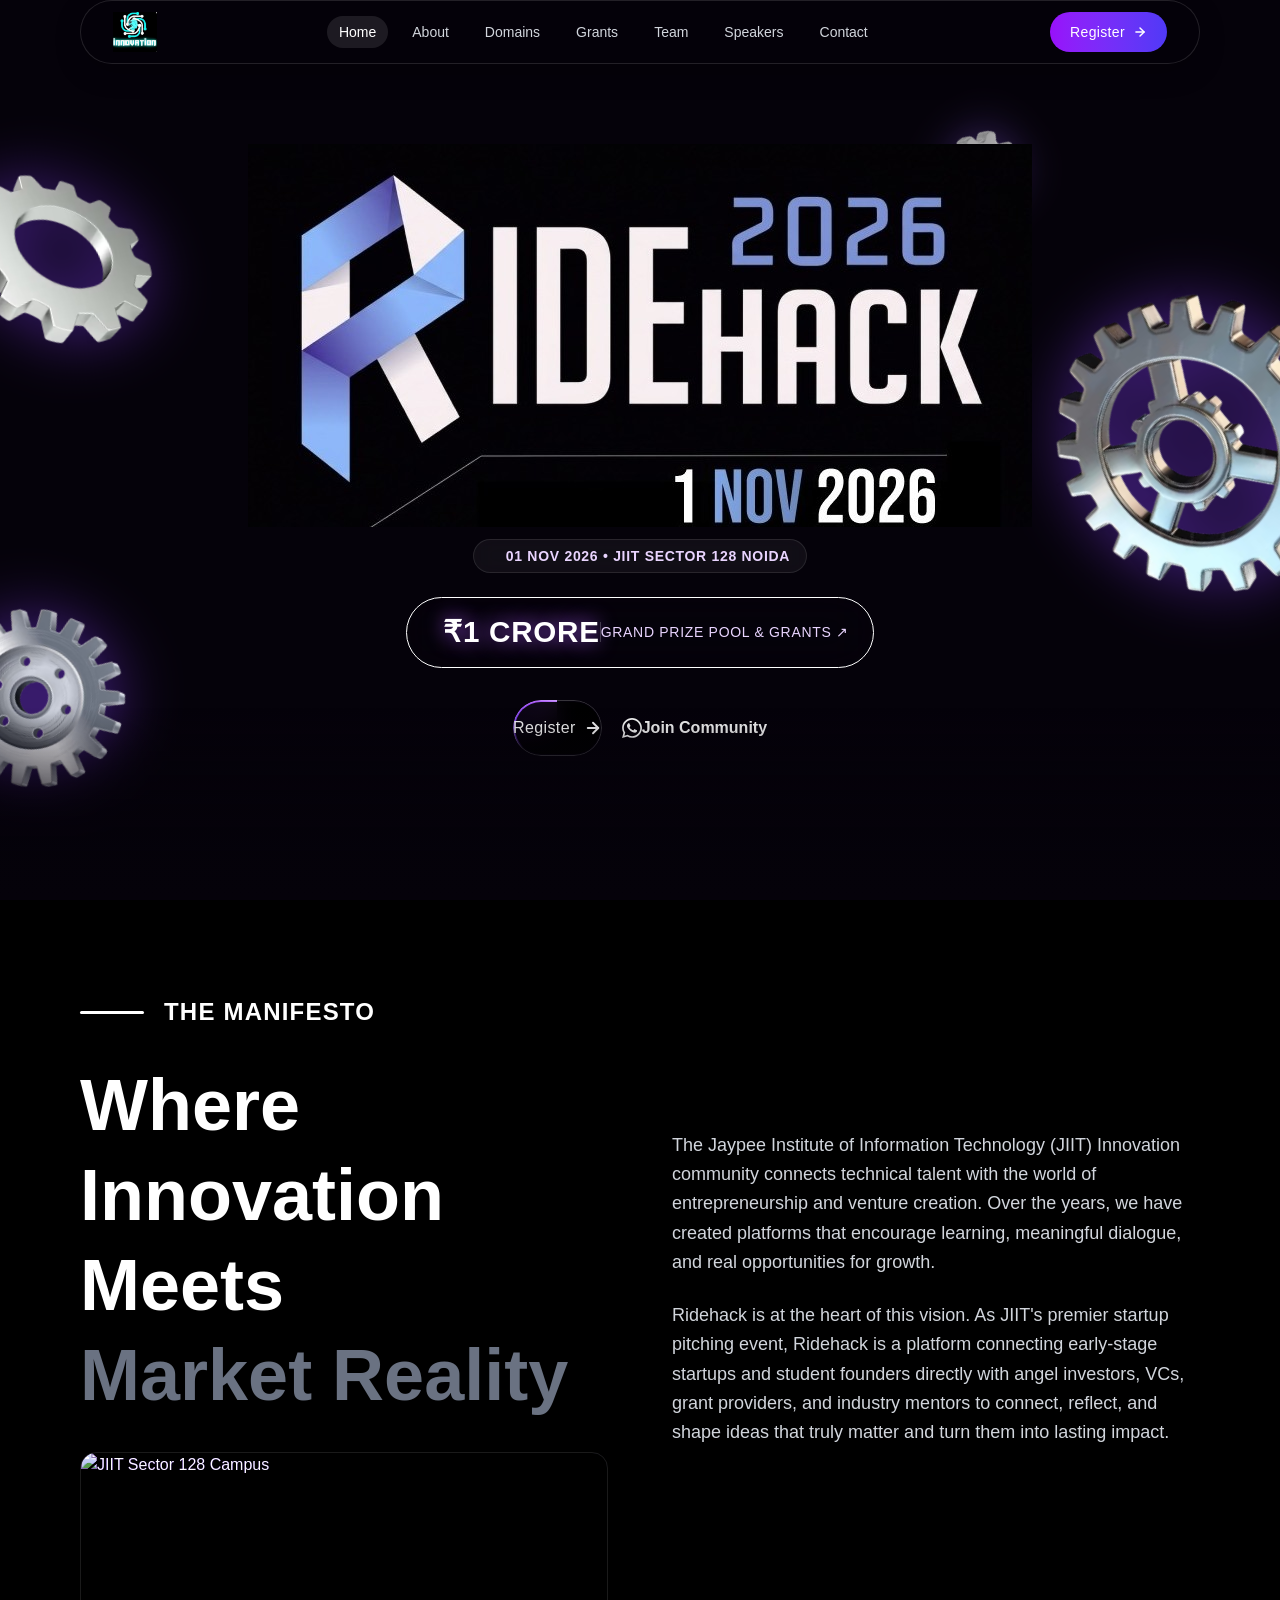
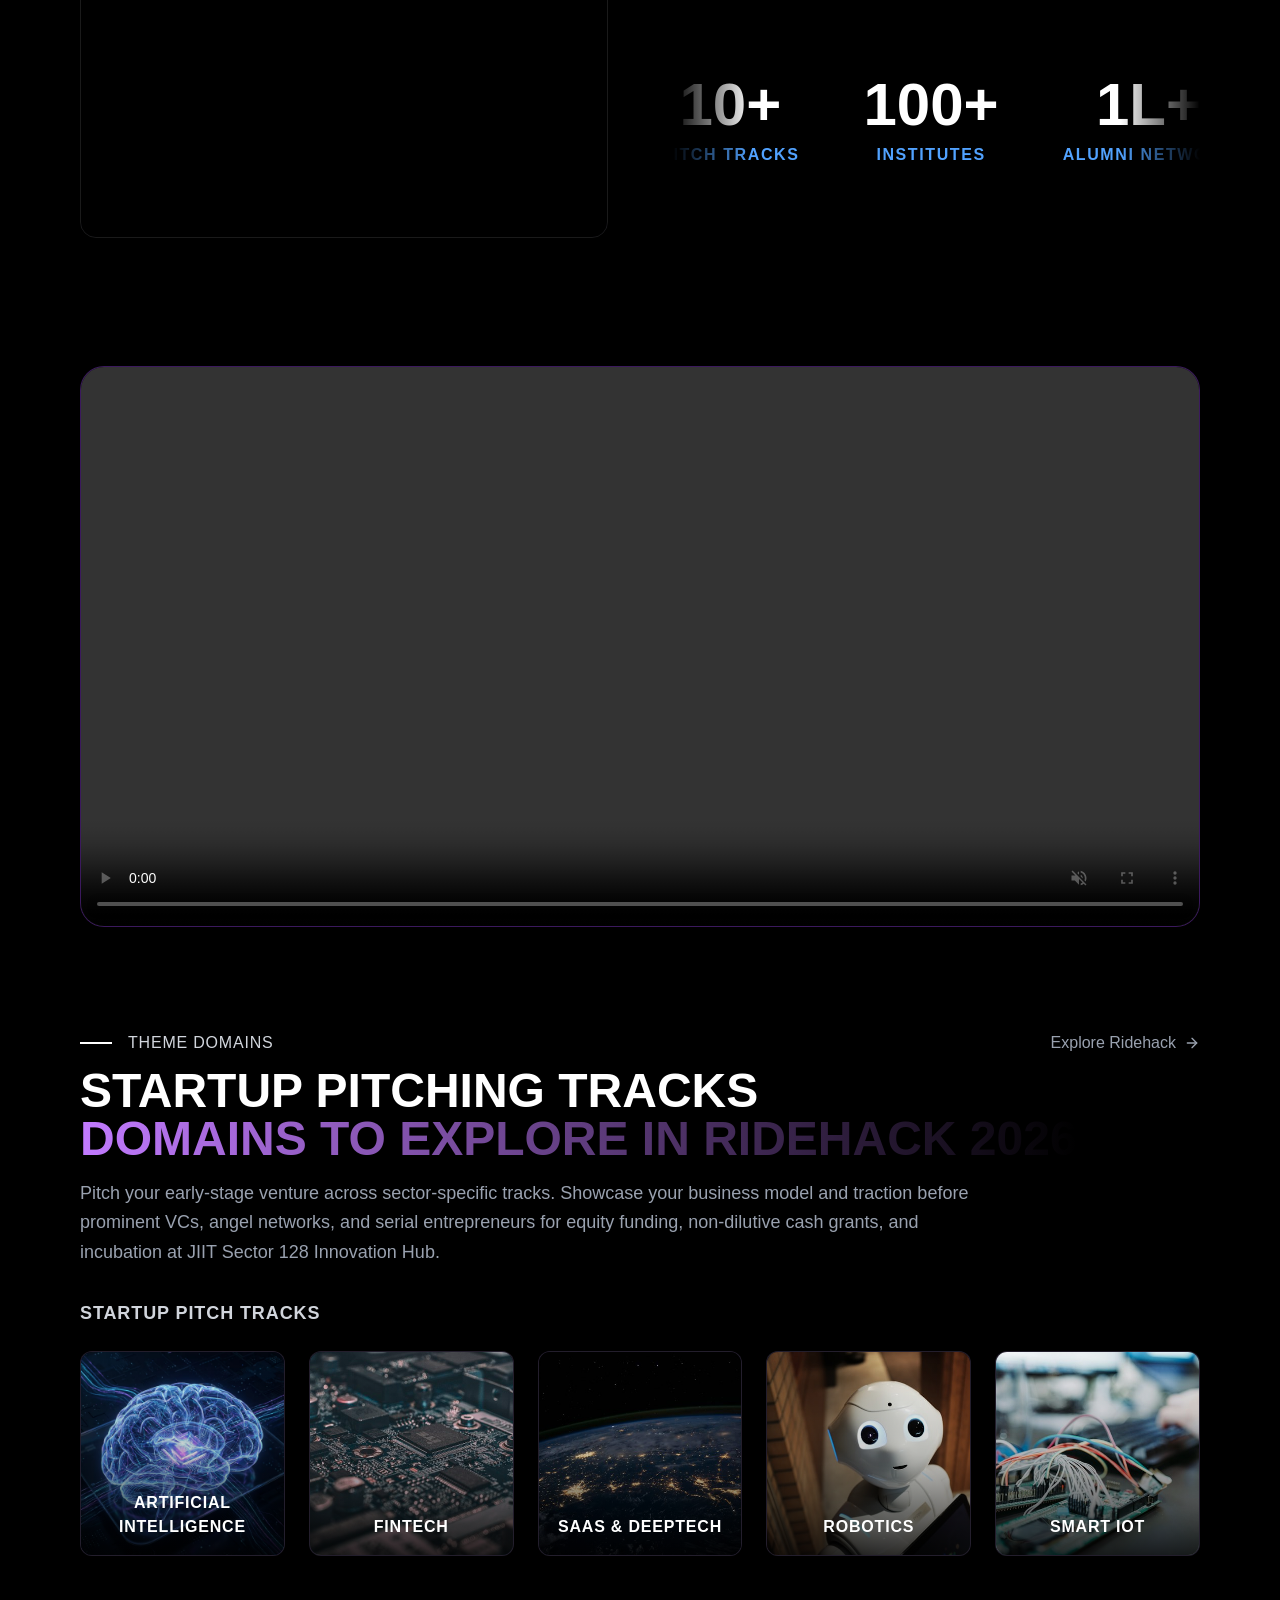
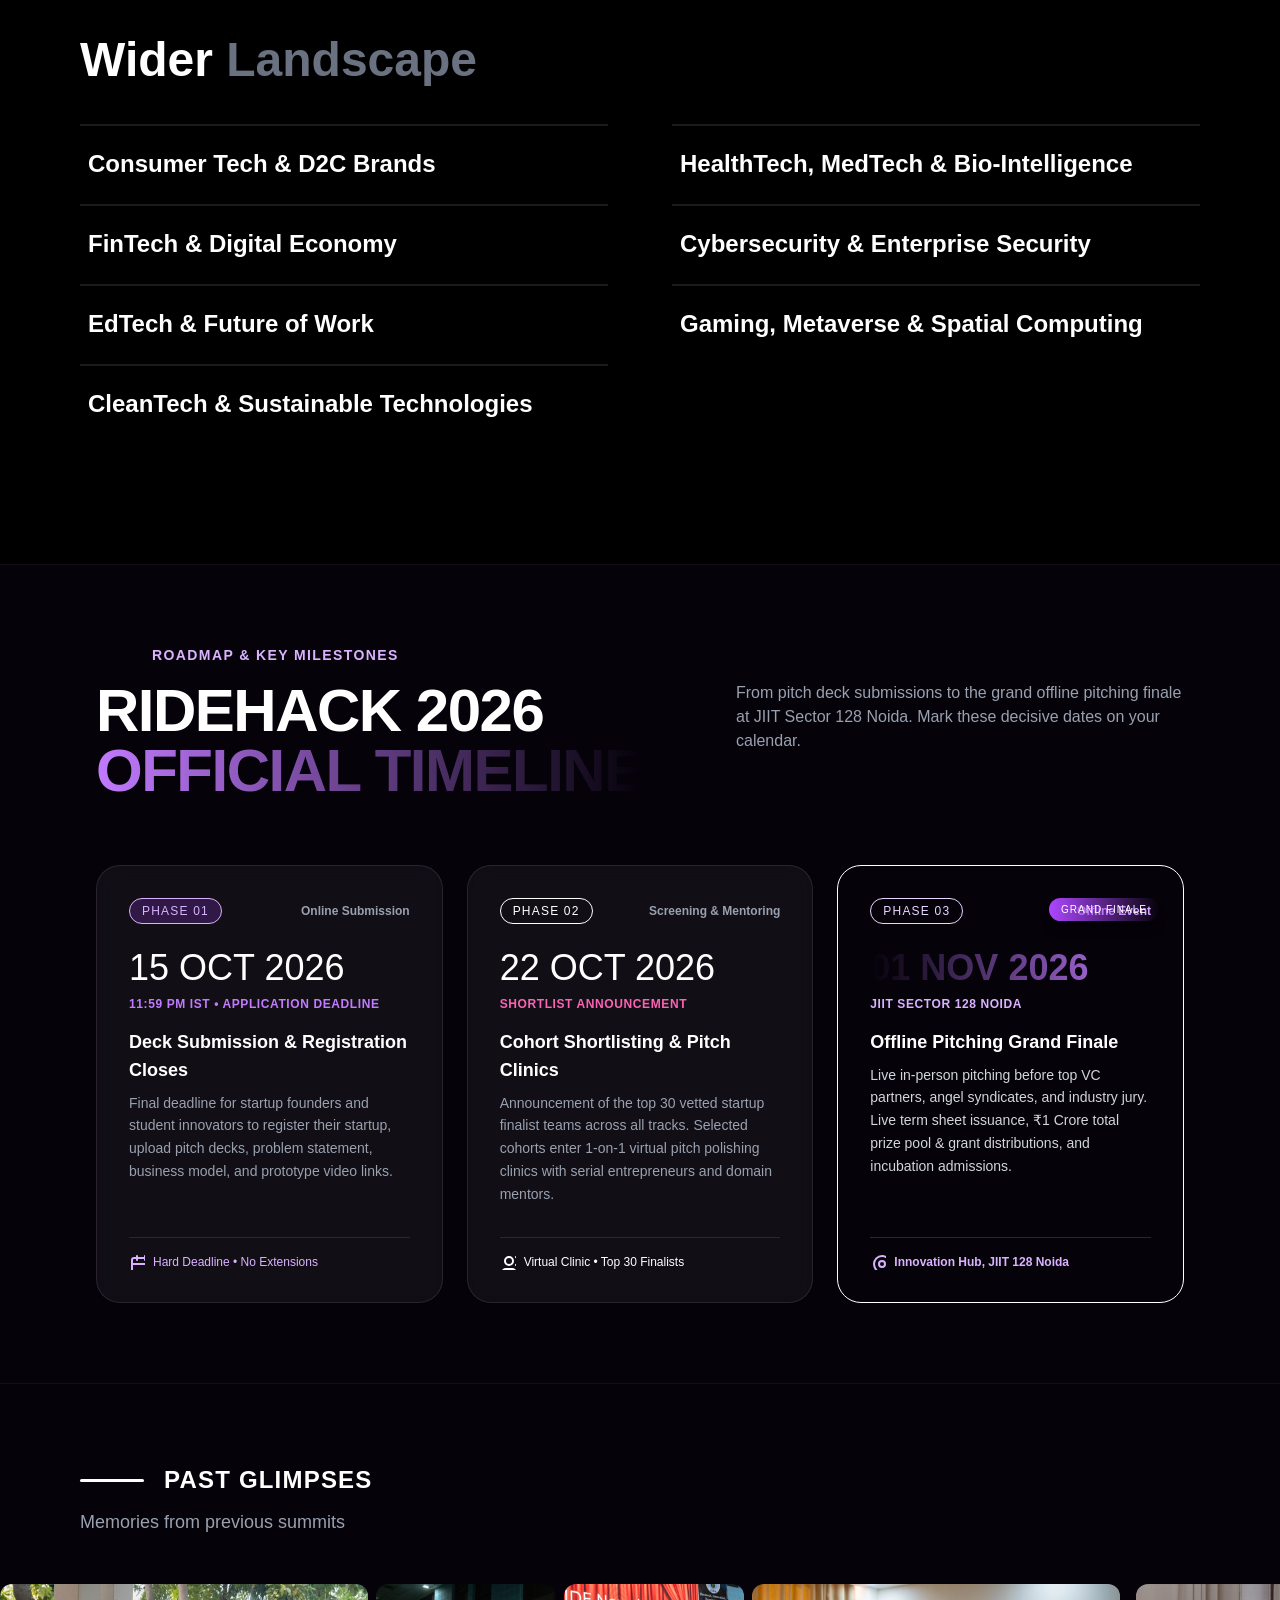
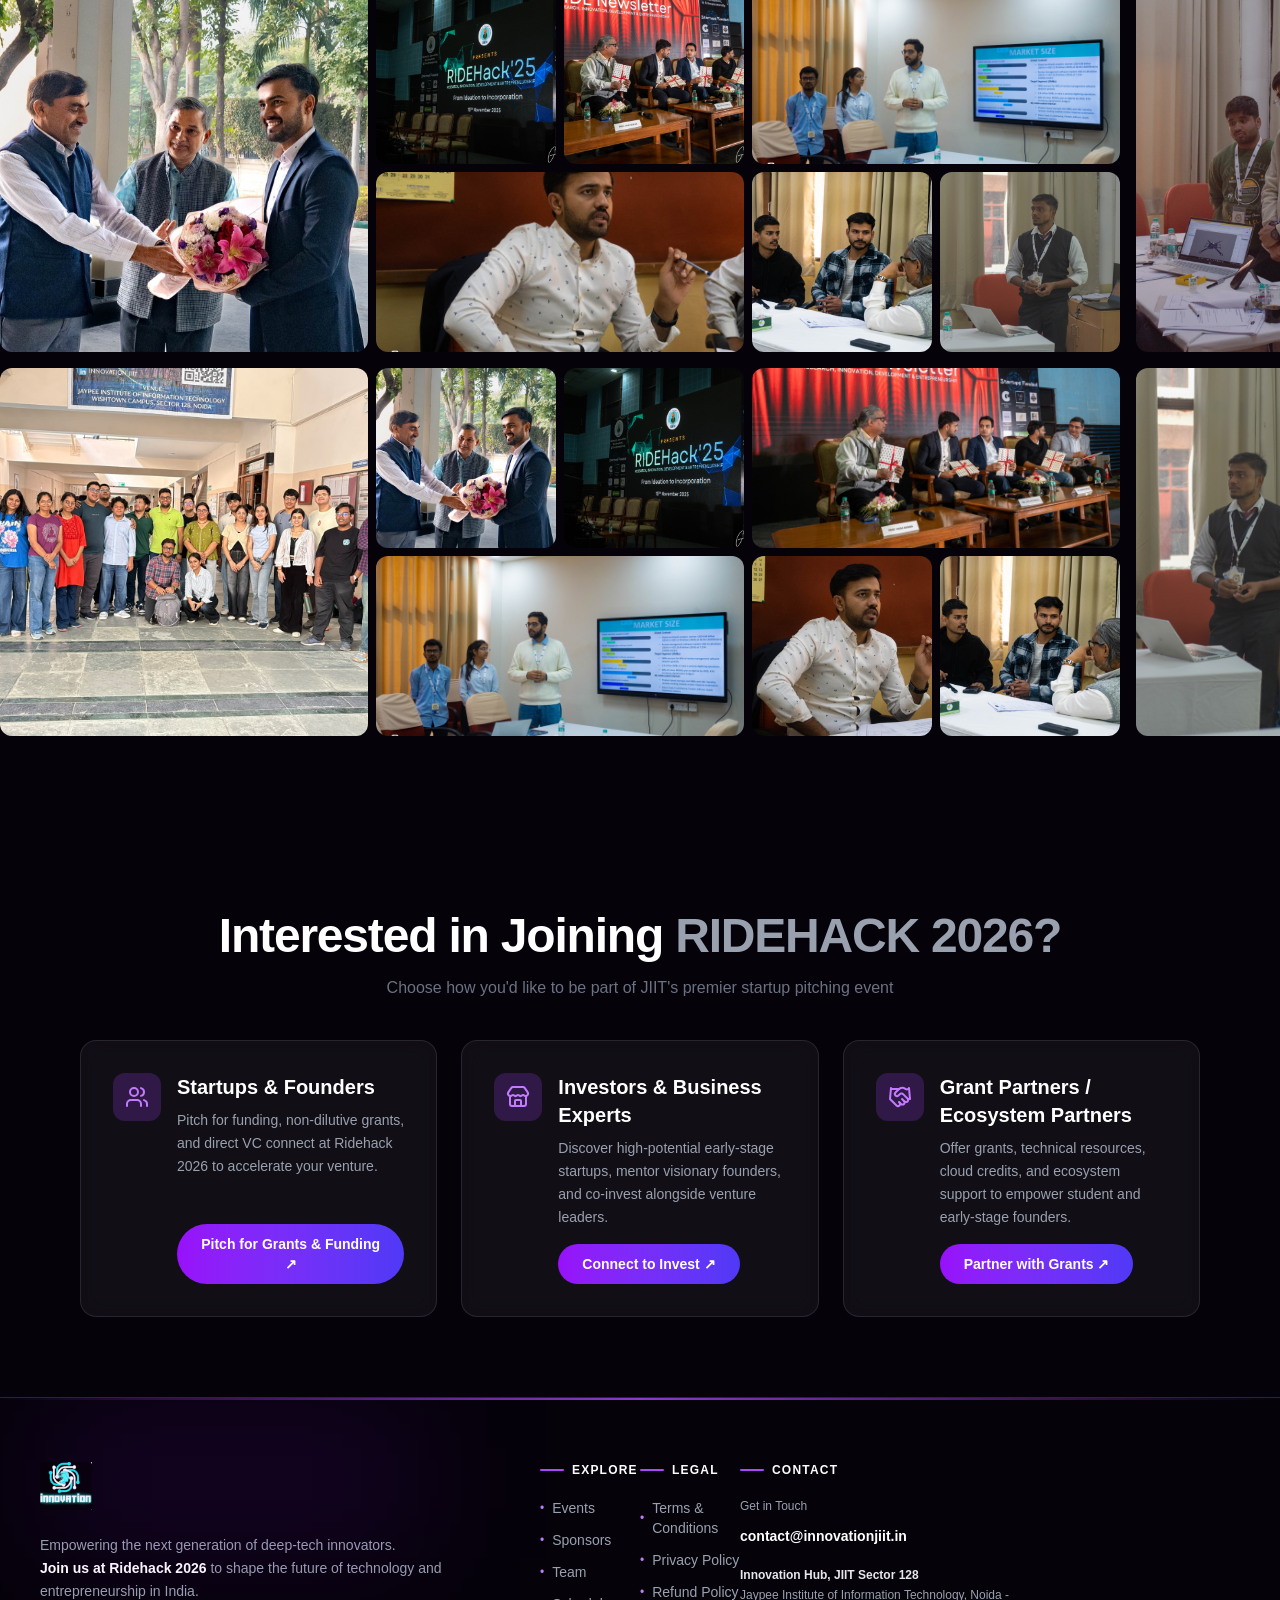
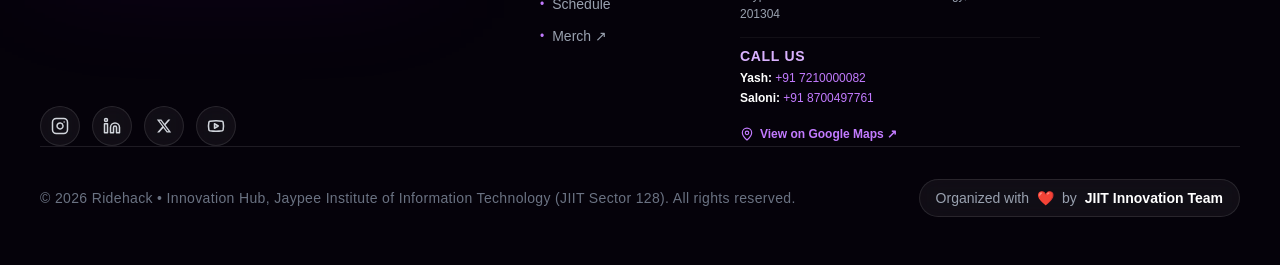
==== commit 7a1c7d40: "Update website: clean navbar without Ridehack, reference image footer across all pages, 3 ecosystem " ====
--- a/index.html
+++ b/index.html
@@ -65,12 +65,14 @@
         </a>
       </div>
       <!-- NAV LINKS: Spacious & elegant -->
-      <div class="flex items-center justify-center gap-3 lg:gap-6 mx-auto">
-        <a href="index.html" class="px-4 py-2 text-sm font-semibold rounded-full whitespace-nowrap text-white bg-white/10 hover:bg-white/15 transition-all">Home</a>
-        <a href="events.html" class="px-4 py-2 text-sm font-medium transition-colors rounded-full whitespace-nowrap text-gray-300 hover:text-white hover:bg-white/5">Ridehack</a>
-        <a href="sponsors.html" class="px-4 py-2 text-sm font-medium transition-colors rounded-full whitespace-nowrap text-gray-300 hover:text-white hover:bg-white/5">Grants</a>
-        <a href="team.html" class="px-4 py-2 text-sm font-medium transition-colors rounded-full whitespace-nowrap text-gray-300 hover:text-white hover:bg-white/5">Team</a>
-        <a href="contact.html" class="px-4 py-2 text-sm font-medium transition-colors rounded-full whitespace-nowrap text-gray-300 hover:text-white hover:bg-white/5">Contact</a>
+      <div id="navbarLinks" class="flex items-center justify-center gap-3 lg:gap-6 mx-auto transition-all duration-300 opacity-100 pointer-events-auto overflow-hidden">
+        <a href="index.html" class="px-3 py-1.5 text-xs sm:text-sm font-medium transition-colors rounded-full whitespace-nowrap text-white bg-white/10">Home</a>
+        <a href="#about" class="px-3 py-1.5 text-xs sm:text-sm font-medium transition-colors rounded-full whitespace-nowrap text-gray-300 hover:text-white hover:bg-white/5">About</a>
+        <a href="events.html" class="px-3 py-1.5 text-xs sm:text-sm font-medium transition-colors rounded-full whitespace-nowrap text-gray-300 hover:text-white hover:bg-white/5">Domains</a>
+        <a href="sponsors.html" class="px-3 py-1.5 text-xs sm:text-sm font-medium transition-colors rounded-full whitespace-nowrap text-gray-300 hover:text-white hover:bg-white/5">Grants</a>
+        <a href="team.html" class="px-3 py-1.5 text-xs sm:text-sm font-medium transition-colors rounded-full whitespace-nowrap text-gray-300 hover:text-white hover:bg-white/5">Team</a>
+        <a href="javascript:void(0)" onclick="openComingSoonModal('Speaker Registrations')" class="px-3 py-1.5 text-xs sm:text-sm font-medium transition-colors rounded-full whitespace-nowrap text-gray-300 hover:text-white hover:bg-white/5">Speakers</a>
+        <a href="contact.html" class="px-3 py-1.5 text-xs sm:text-sm font-medium transition-colors rounded-full whitespace-nowrap text-gray-300 hover:text-white hover:bg-white/5">Contact</a>
       </div>
       <!-- REGISTER BUTTON: Slides in on scroll -->
       <div id="navbarRegister" class="shrink-0 flex items-center transition-all duration-300 opacity-0 -translate-y-2 pointer-events-none">
@@ -99,11 +101,13 @@
 </div>
 <div id="mobileMenuDrawer" style="display:none; position:fixed; top:58px; left:0; right:0; background:rgba(5,2,10,0.98); backdrop-filter:blur(24px); border-bottom:1px solid rgba(255,255,255,0.1); padding:24px 20px; z-index:9999;">
   <div style="display:flex; flex-direction:column; gap:16px; align-items:center;">
-    <a href="index.html" style="color:white; font-size:16px; font-weight:600; text-decoration:none;">Home</a>
-    <a href="events.html" style="color:#d1d5db; font-size:16px; font-weight:500; text-decoration:none;">Ridehack</a>
-    <a href="sponsors.html" style="color:#d1d5db; font-size:16px; font-weight:500; text-decoration:none;">Grants</a>
-    <a href="team.html" style="color:#d1d5db; font-size:16px; font-weight:500; text-decoration:none;">Team</a>
-    <a href="contact.html" style="color:#d1d5db; font-size:16px; font-weight:500; text-decoration:none;">Contact</a>
+    <a href="index.html" onclick="toggleMobileMenu()" style="color:white; font-size:16px; font-weight:600; text-decoration:none;">Home</a>
+    <a href="#about" onclick="toggleMobileMenu()" style="color:#d1d5db; font-size:16px; font-weight:500; text-decoration:none;">About</a>
+    <a href="events.html" onclick="toggleMobileMenu()" style="color:#d1d5db; font-size:16px; font-weight:500; text-decoration:none;">Domains</a>
+    <a href="sponsors.html" onclick="toggleMobileMenu()" style="color:#d1d5db; font-size:16px; font-weight:500; text-decoration:none;">Grants</a>
+    <a href="team.html" onclick="toggleMobileMenu()" style="color:#d1d5db; font-size:16px; font-weight:500; text-decoration:none;">Team</a>
+    <a href="javascript:void(0)" onclick="toggleMobileMenu(); openComingSoonModal('Speaker Registrations');" style="color:#d1d5db; font-size:16px; font-weight:500; text-decoration:none;">Speakers</a>
+    <a href="contact.html" onclick="toggleMobileMenu()" style="color:#d1d5db; font-size:16px; font-weight:500; text-decoration:none;">Contact</a>
     <a href="https://docs.google.com/forms/d/e/1FAIpQLSfo1yDY9sdHcOif3eGItnUyBE8StgveHDqJppyfqZ0NtJaWwg/viewform" target="_blank" rel="noopener noreferrer" style="margin-top:6px; background:linear-gradient(to right, #9333ea, #4f46e5); color:white; font-size:14px; font-weight:700; text-decoration:none; padding:10px 28px; border-radius:9999px; display:inline-flex; align-items:center; gap:8px;">
       <span>Register</span>
       <svg xmlns="http://www.w3.org/2000/svg" width="14" height="14" viewBox="0 0 24 24" fill="none" stroke="currentColor" stroke-width="2.5" stroke-linecap="round" stroke-linejoin="round"><path d="M5 12h14"></path><path d="m12 5 7 7-7 7"></path></svg>
@@ -1109,7 +1113,7 @@
                   <div class="flex-1 flex flex-col h-full">
                     <h3 class="text-xl font-bold text-white mb-2">Startups &amp; Founders</h3>
                     <p class="text-gray-400 text-sm leading-relaxed mb-4 flex-1">Pitch for funding, non-dilutive grants, and direct VC connect at Ridehack 2026 to accelerate your venture.</p>
-                    <button class="inline-flex items-center px-6 py-2.5 bg-white/10 hover:bg-purple-600 border border-white/20 hover:border-purple-500 rounded-full text-sm font-semibold text-white transition-all duration-300 w-fit">Pitch for Grants &amp; Funding</button>
+                    <button onclick="openComingSoonModal('Pitch for Grants &amp; Funding')" class="inline-flex items-center px-6 py-2.5 bg-gradient-to-r from-purple-600 to-indigo-600 hover:from-purple-500 hover:to-indigo-500 rounded-full text-sm font-semibold text-white transition-all duration-300 w-fit cursor-pointer shadow-[0_0_15px_rgba(168,85,247,0.3)]">Pitch for Grants &amp; Funding ↗</button>
                   </div>
                 </div>
               </div>
@@ -1125,7 +1129,7 @@
                   <div class="flex-1 flex flex-col h-full">
                     <h3 class="text-xl font-bold text-white mb-2">Investors &amp; Business Experts</h3>
                     <p class="text-gray-400 text-sm leading-relaxed mb-4 flex-1">Discover high-potential early-stage startups, mentor visionary founders, and co-invest alongside venture leaders.</p>
-                    <button class="inline-flex items-center px-6 py-2.5 bg-white/10 hover:bg-purple-600 border border-white/20 hover:border-purple-500 rounded-full text-sm font-semibold text-white transition-all duration-300 w-fit">Connect to Invest</button>
+                    <button onclick="openComingSoonModal('Connect to Invest')" class="inline-flex items-center px-6 py-2.5 bg-gradient-to-r from-purple-600 to-indigo-600 hover:from-purple-500 hover:to-indigo-500 rounded-full text-sm font-semibold text-white transition-all duration-300 w-fit cursor-pointer shadow-[0_0_15px_rgba(168,85,247,0.3)]">Connect to Invest ↗</button>
                   </div>
                 </div>
               </div>
@@ -1143,7 +1147,7 @@
                   <div class="flex-1 flex flex-col h-full">
                     <h3 class="text-xl font-bold text-white mb-2">Grant Partners / Ecosystem Partners</h3>
                     <p class="text-gray-400 text-sm leading-relaxed mb-4 flex-1">Offer grants, technical resources, cloud credits, and ecosystem support to empower student and early-stage founders.</p>
-                    <button class="inline-flex items-center px-6 py-2.5 bg-white/10 hover:bg-purple-600 border border-white/20 hover:border-purple-500 rounded-full text-sm font-semibold text-white transition-all duration-300 w-fit">Partner with Grants</button>
+                    <button onclick="openComingSoonModal('Partner with Grants')" class="inline-flex items-center px-6 py-2.5 bg-gradient-to-r from-purple-600 to-indigo-600 hover:from-purple-500 hover:to-indigo-500 rounded-full text-sm font-semibold text-white transition-all duration-300 w-fit cursor-pointer shadow-[0_0_15px_rgba(168,85,247,0.3)]">Partner with Grants ↗</button>
                   </div>
                 </div>
               </div>
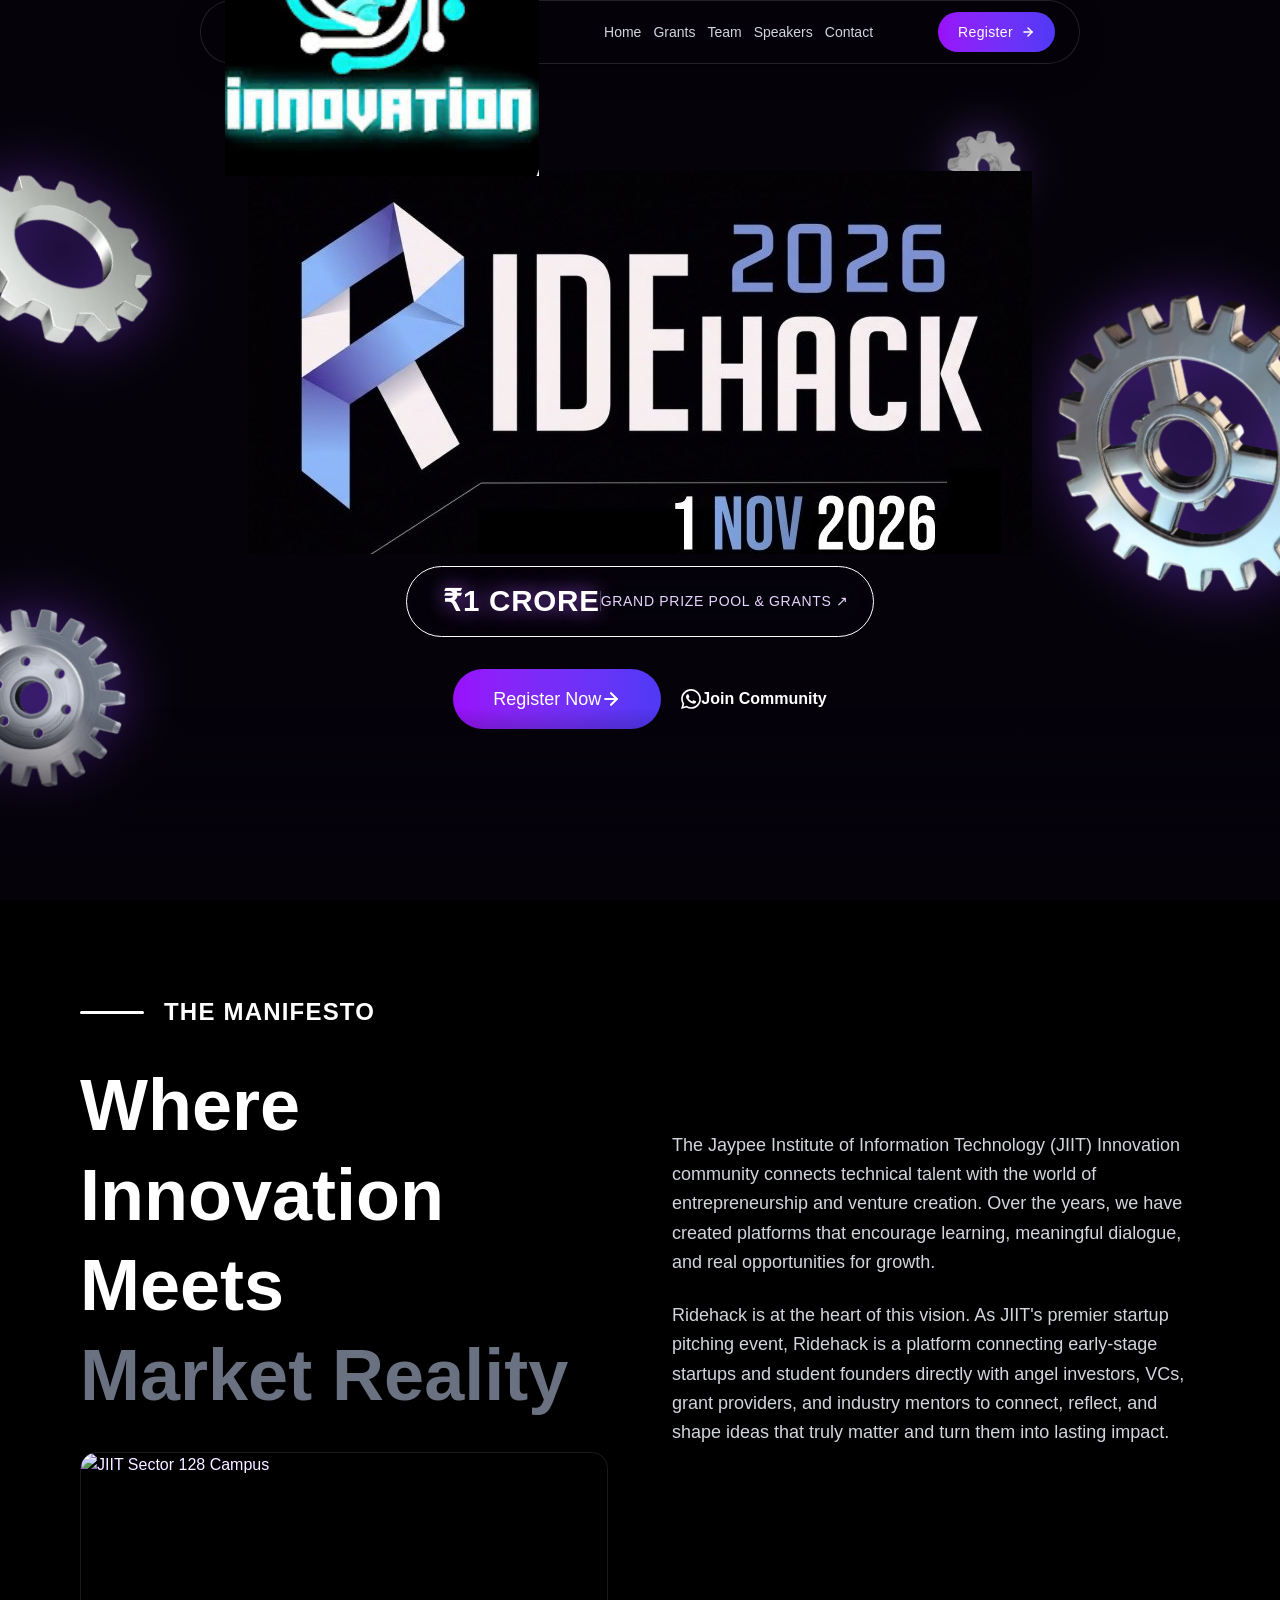
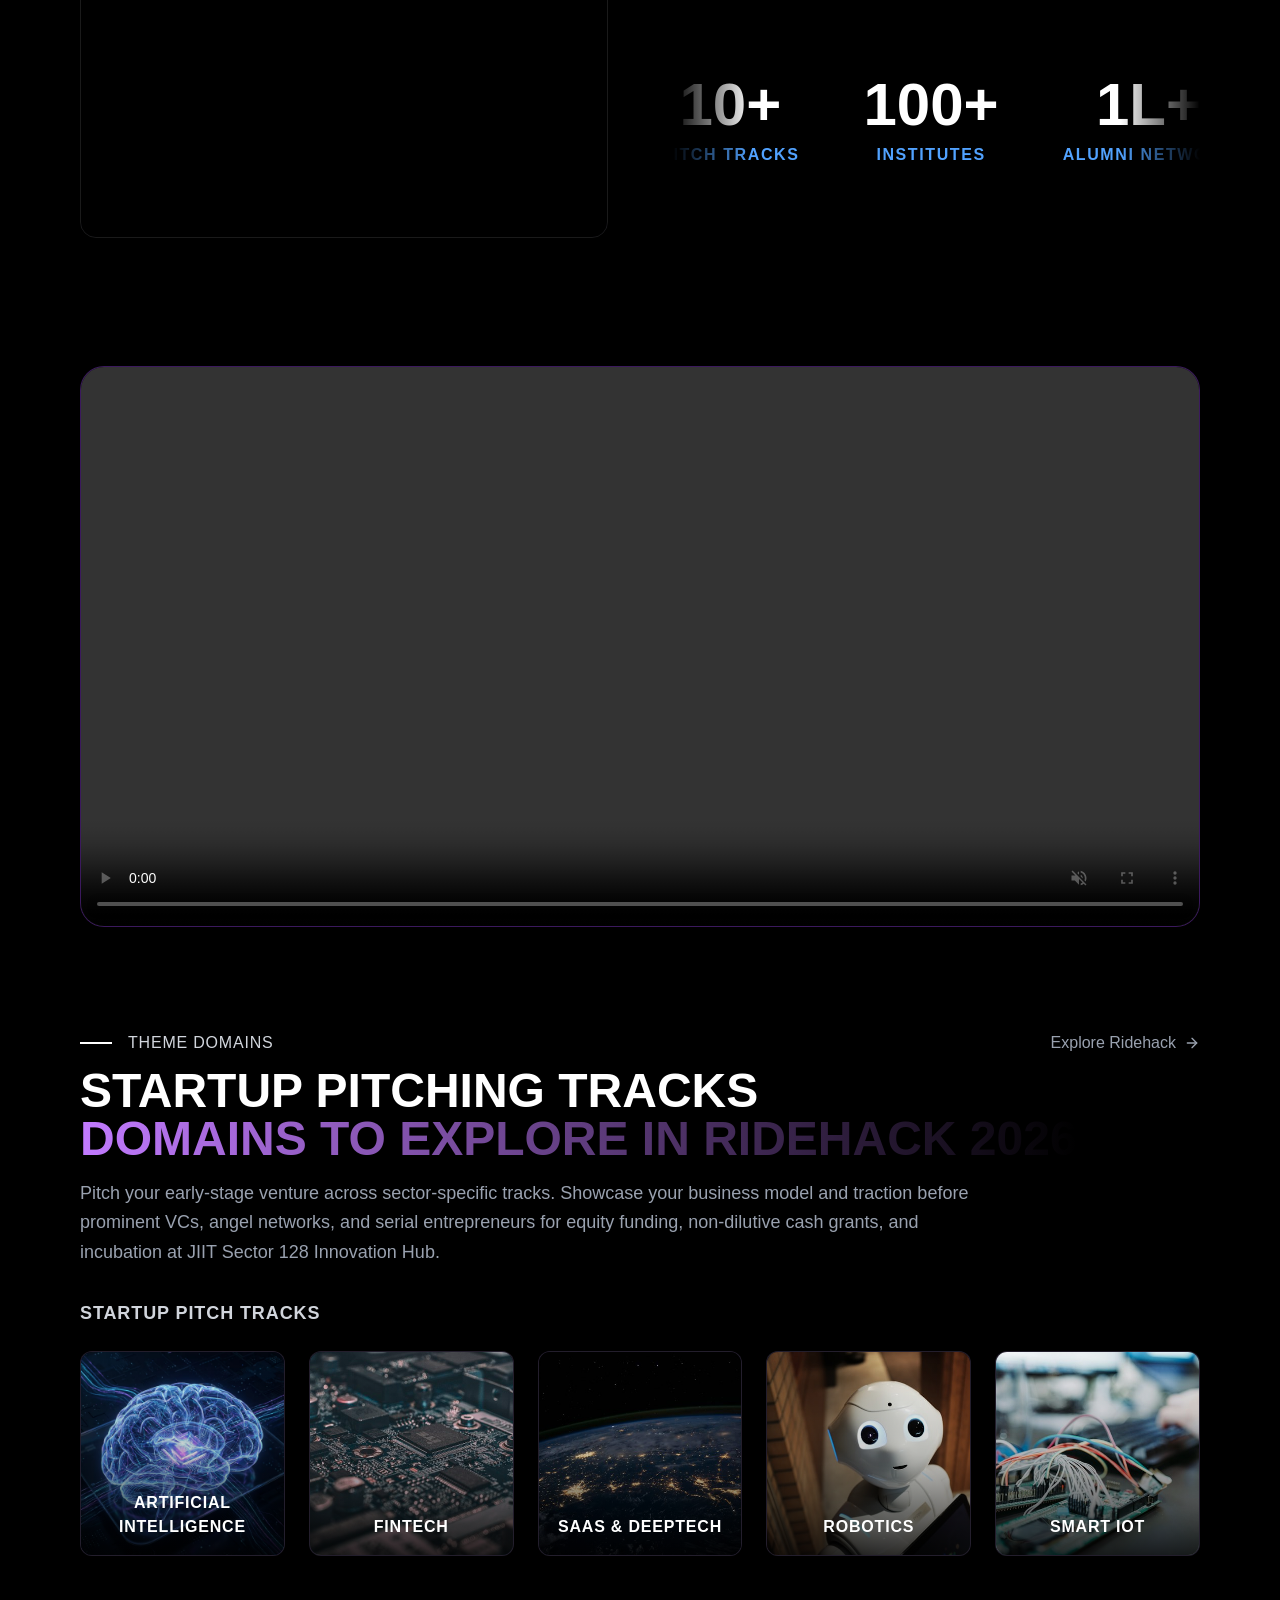
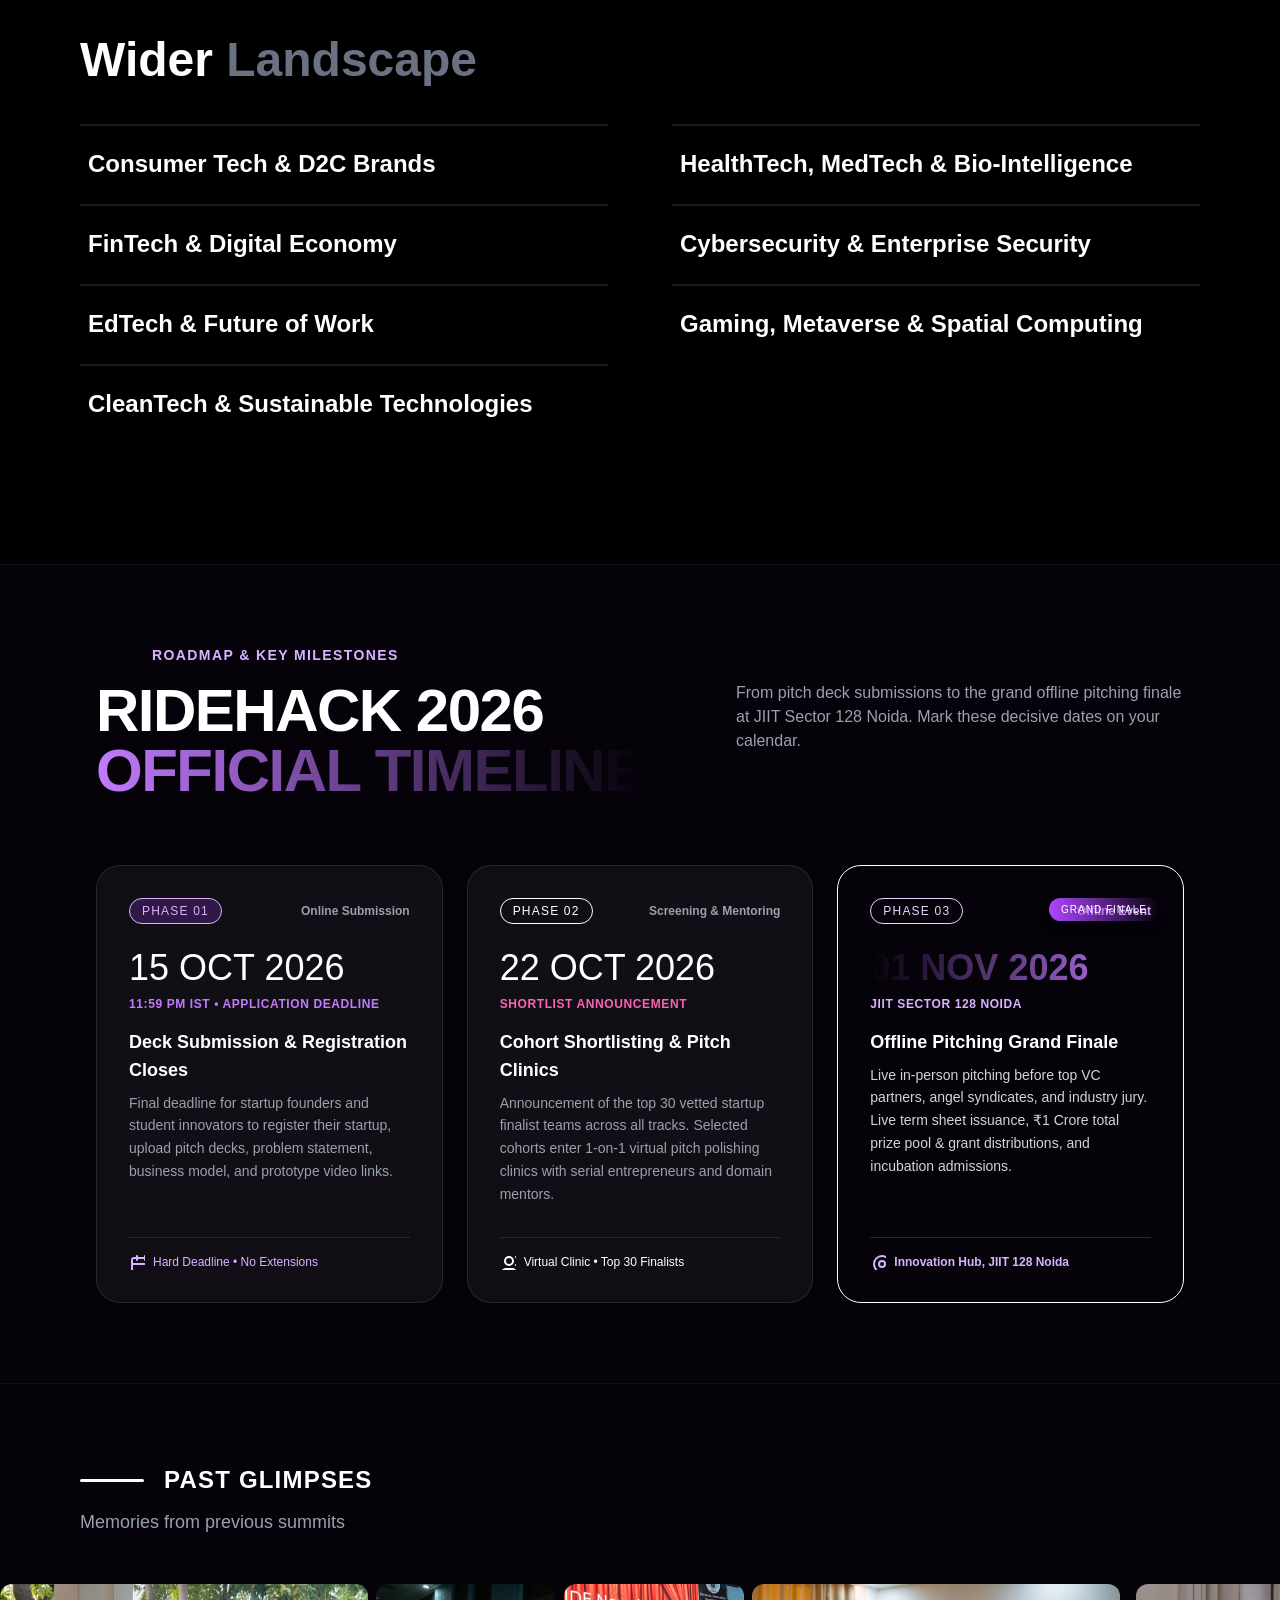
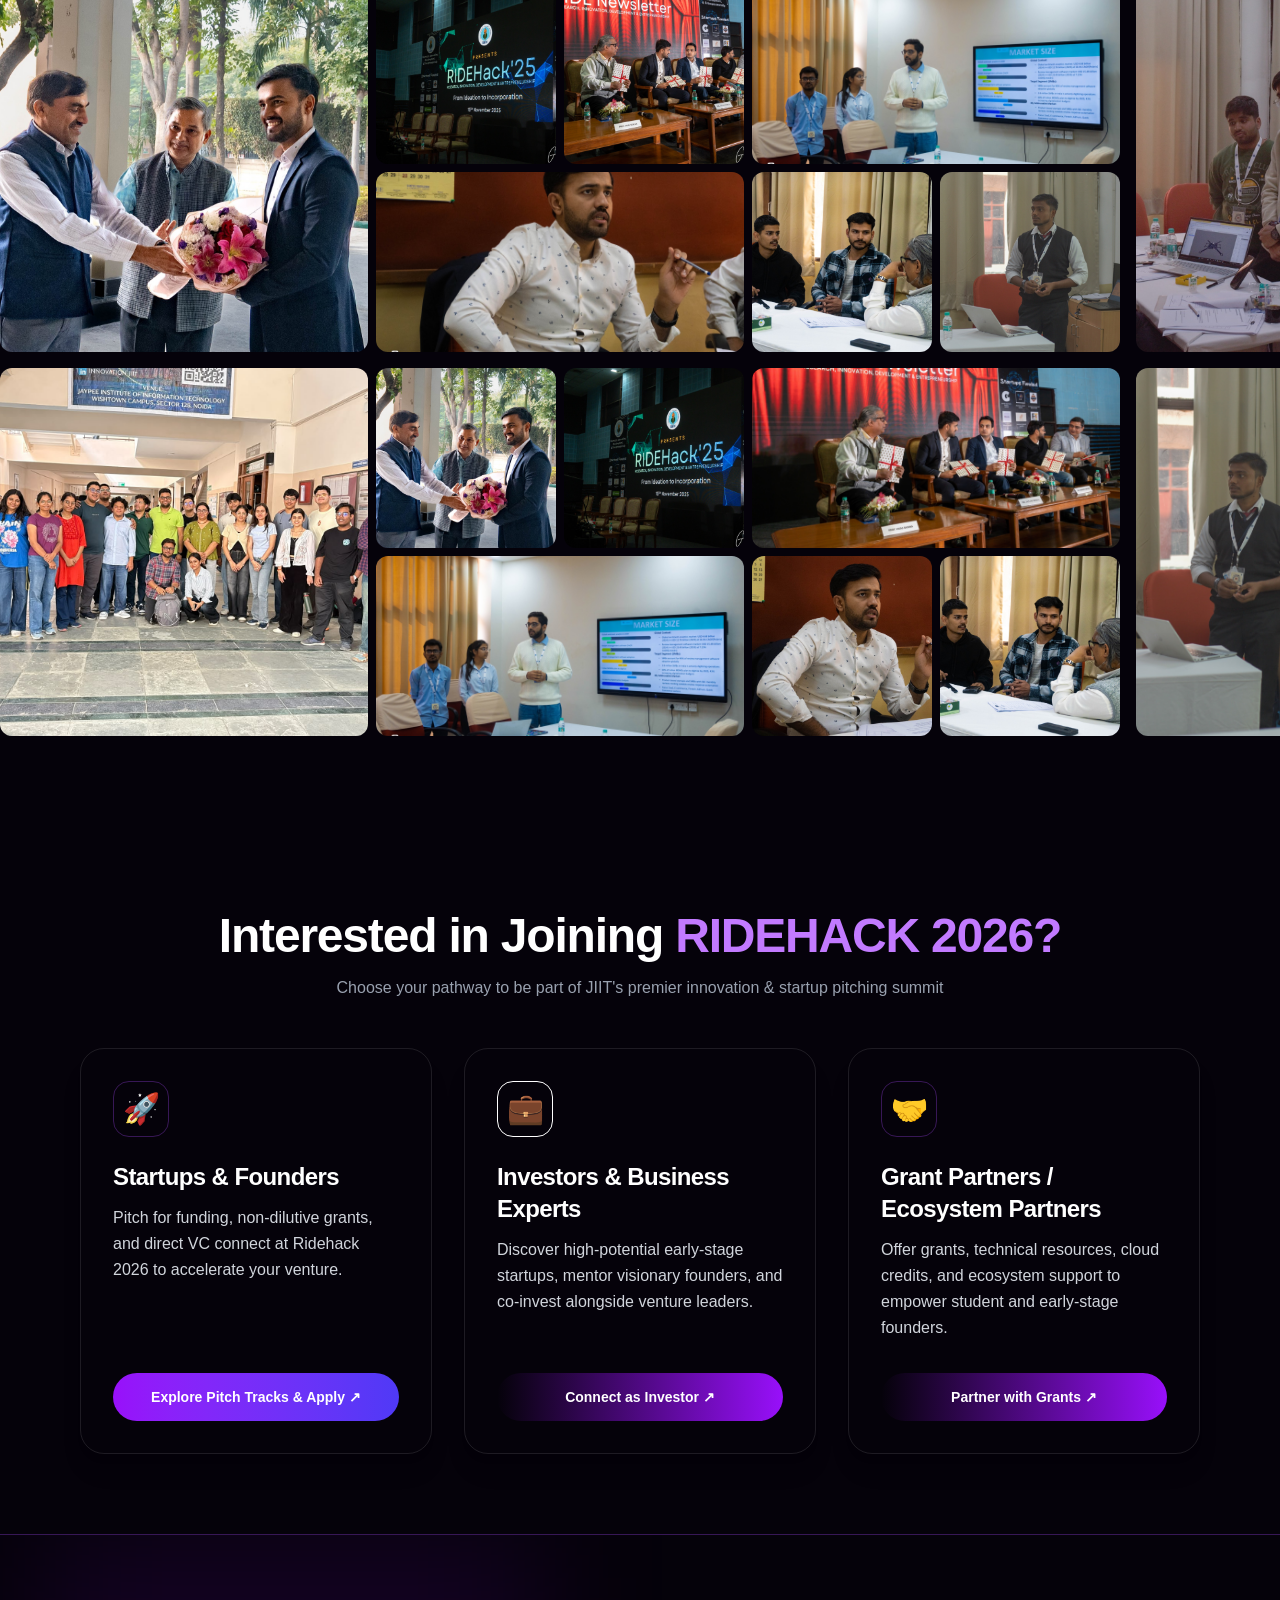
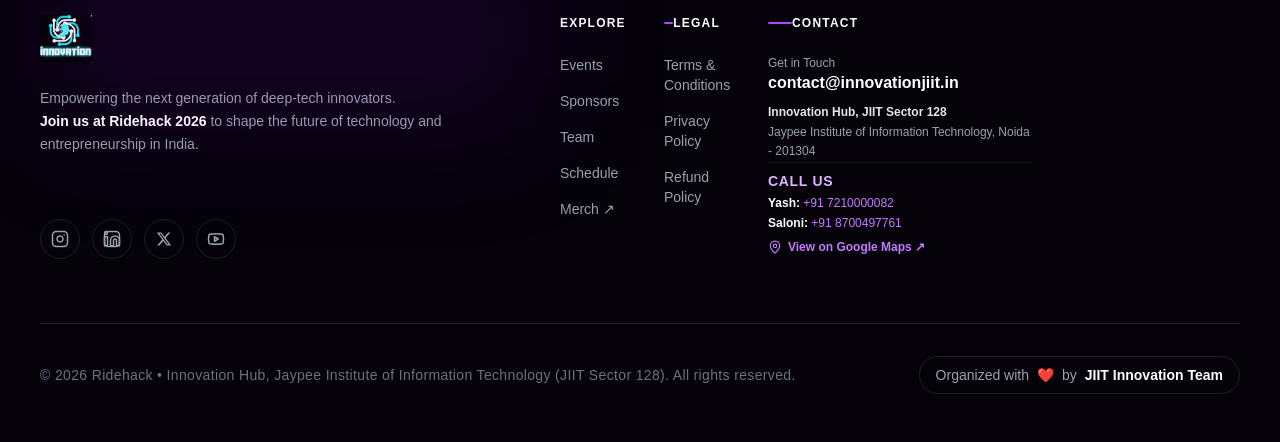
==== commit d268ba2f: "Refine website: exact reference footer layout and gap matching media_1790823090143, dynamic scrollin" ====
--- a/index.html
+++ b/index.html
@@ -55,72 +55,70 @@
 </head>
 
 <body style="">
-  <div id="root"><div class="bg-[#05020a] text-white min-h-screen font-sans selection:bg-purple-500 selection:text-white"><div class="fixed top-0 left-0 right-0 z-50 hidden md:flex justify-center pt-5 pointer-events-none px-4">
-  <div class="pointer-events-auto rounded-full flex items-center overflow-hidden transition-all duration-300" style="box-shadow: rgba(0, 0, 0, 0.4) 0px 8px 32px -8px; border: 1px solid rgba(255, 255, 255, 0.12); background-color: rgba(5,2,10,0.92); backdrop-filter: blur(24px); padding: 8px 24px; height: 64px; min-height: 64px; max-height: 64px; width: min(95%, 1120px);">
-    <div class="flex items-center justify-between w-full px-2">
-      <!-- LOGO: Fades/slides in on scroll -->
-      <div id="navbarLogo" class="shrink-0 flex items-center transition-all duration-300 opacity-0 -translate-y-2 pointer-events-none">
+  <div id="root"><div class="bg-[#05020a] text-white min-h-screen font-sans selection:bg-purple-500 selection:text-white">
+  <!-- UNIFIED DYNAMIC FLOATING NAVBAR -->
+  <div class="fixed top-0 left-0 right-0 z-50 hidden md:flex justify-center pt-5 pointer-events-none px-4">
+    <div id="desktopNavbarPanel" class="pointer-events-auto rounded-full flex items-center justify-between transition-all duration-500 ease-out" style="box-shadow: rgba(0, 0, 0, 0.45) 0px 8px 32px -8px; border: 1px solid rgba(255, 255, 255, 0.12); background-color: rgba(5,2,10,0.92); backdrop-filter: blur(24px); padding: 8px 24px; height: 64px; width: min(95%, 880px);">
+      
+      <!-- LOGO: ALWAYS VISIBLE -->
+      <div id="navbarLogo" class="shrink-0 flex items-center transition-all duration-300">
         <a class="flex items-center cursor-pointer group" href="index.html">
-          <img alt="Innovation Hub Logo" class="h-10 w-auto object-contain group-hover:scale-105 transition-transform" src="innovation-logo.png">
+          <img alt="Innovation Hub Logo" class="h-9 w-auto object-contain group-hover:scale-105 transition-transform" src="innovation-logo.png">
         </a>
       </div>
-      <!-- NAV LINKS: Spacious & elegant -->
-      <div id="navbarLinks" class="flex items-center justify-center gap-3 lg:gap-6 mx-auto transition-all duration-300 opacity-100 pointer-events-auto overflow-hidden">
-        <a href="index.html" class="px-3 py-1.5 text-xs sm:text-sm font-medium transition-colors rounded-full whitespace-nowrap text-white bg-white/10">Home</a>
-        <a href="#about" class="px-3 py-1.5 text-xs sm:text-sm font-medium transition-colors rounded-full whitespace-nowrap text-gray-300 hover:text-white hover:bg-white/5">About</a>
-        <a href="events.html" class="px-3 py-1.5 text-xs sm:text-sm font-medium transition-colors rounded-full whitespace-nowrap text-gray-300 hover:text-white hover:bg-white/5">Domains</a>
-        <a href="sponsors.html" class="px-3 py-1.5 text-xs sm:text-sm font-medium transition-colors rounded-full whitespace-nowrap text-gray-300 hover:text-white hover:bg-white/5">Grants</a>
-        <a href="team.html" class="px-3 py-1.5 text-xs sm:text-sm font-medium transition-colors rounded-full whitespace-nowrap text-gray-300 hover:text-white hover:bg-white/5">Team</a>
-        <a href="javascript:void(0)" onclick="openComingSoonModal('Speaker Registrations')" class="px-3 py-1.5 text-xs sm:text-sm font-medium transition-colors rounded-full whitespace-nowrap text-gray-300 hover:text-white hover:bg-white/5">Speakers</a>
-        <a href="contact.html" class="px-3 py-1.5 text-xs sm:text-sm font-medium transition-colors rounded-full whitespace-nowrap text-gray-300 hover:text-white hover:bg-white/5">Contact</a>
+
+      <!-- SPACIOUS NAV LINKS (Clean 5 links: Home, Grants, Team, Speakers, Contact) -->
+      <div id="navbarLinks" class="flex items-center justify-center gap-3 lg:gap-5 mx-auto transition-all duration-500 ease-out overflow-hidden" style="max-width: 480px; opacity: 1;">
+        <a href="index.html" class="px-3.5 py-1.5 text-xs sm:text-sm font-medium transition-colors rounded-full whitespace-nowrap text-gray-300 hover:text-white hover:bg-white/5">Home</a>
+        <a href="sponsors.html" class="px-3.5 py-1.5 text-xs sm:text-sm font-medium transition-colors rounded-full whitespace-nowrap text-gray-300 hover:text-white hover:bg-white/5">Grants</a>
+        <a href="team.html" class="px-3.5 py-1.5 text-xs sm:text-sm font-medium transition-colors rounded-full whitespace-nowrap text-gray-300 hover:text-white hover:bg-white/5">Team</a>
+        <a href="javascript:void(0)" onclick="openComingSoonModal('Speaker Registrations')" class="px-3.5 py-1.5 text-xs sm:text-sm font-medium transition-colors rounded-full whitespace-nowrap text-gray-300 hover:text-white hover:bg-white/5">Speakers</a>
+        <a href="contact.html" class="px-3.5 py-1.5 text-xs sm:text-sm font-medium transition-colors rounded-full whitespace-nowrap text-gray-300 hover:text-white hover:bg-white/5">Contact</a>
       </div>
-      <!-- REGISTER BUTTON: Slides in on scroll -->
-      <div id="navbarRegister" class="shrink-0 flex items-center transition-all duration-300 opacity-0 -translate-y-2 pointer-events-none">
-        <a href="https://docs.google.com/forms/d/e/1FAIpQLSfo1yDY9sdHcOif3eGItnUyBE8StgveHDqJppyfqZ0NtJaWwg/viewform" target="_blank" rel="noopener noreferrer" class="flex items-center gap-2 px-5 py-2.5 bg-gradient-to-r from-purple-600 to-indigo-600 hover:from-purple-500 hover:to-indigo-500 text-white rounded-full text-sm font-extrabold tracking-wide transition-all shadow-[0_0_20px_rgba(168,85,247,0.5)] hover:scale-105">
+
+      <!-- REGISTER BUTTON: ALWAYS VISIBLE -->
+      <div id="navbarRegister" class="shrink-0 flex items-center transition-all duration-300">
+        <a href="https://docs.google.com/forms/d/e/1FAIpQLSfo1yDY9sdHcOif3eGItnUyBE8StgveHDqJppyfqZ0NtJaWwg/viewform" target="_blank" rel="noopener noreferrer" class="flex items-center gap-2 px-5 py-2.5 bg-gradient-to-r from-purple-600 to-indigo-600 hover:from-purple-500 hover:to-indigo-500 text-white rounded-full text-xs sm:text-sm font-extrabold tracking-wide transition-all shadow-[0_0_20px_rgba(168,85,247,0.5)] hover:scale-105 whitespace-nowrap">
           <span>Register</span>
           <svg xmlns="http://www.w3.org/2000/svg" width="14" height="14" viewBox="0 0 24 24" fill="none" stroke="currentColor" stroke-width="2.5" stroke-linecap="round" stroke-linejoin="round"><path d="M5 12h14"></path><path d="m12 5 7 7-7 7"></path></svg>
         </a>
       </div>
+
     </div>
   </div>
-</div>
-<div class="fixed top-0 left-0 right-0 z-50 md:hidden">
-  <div class="flex items-center justify-between px-4 py-3 bg-[#05020a]/95 backdrop-blur-md border-b border-white/10">
-    <a class="flex items-center" href="index.html">
-      <img alt="Innovation Hub Logo" class="h-8 w-auto object-contain" src="innovation-logo.png">
-    </a>
-    <div class="flex items-center gap-3">
-      <a href="https://docs.google.com/forms/d/e/1FAIpQLSfo1yDY9sdHcOif3eGItnUyBE8StgveHDqJppyfqZ0NtJaWwg/viewform" target="_blank" rel="noopener noreferrer" class="px-3.5 py-1.5 bg-gradient-to-r from-purple-600 to-indigo-600 text-white rounded-full text-xs font-bold shadow-[0_0_12px_rgba(168,85,247,0.4)]">
-        Register
+
+  <!-- MOBILE TOP BAR -->
+  <div class="fixed top-0 left-0 right-0 z-50 md:hidden">
+    <div class="flex items-center justify-between px-4 py-3 bg-[#05020a]/95 backdrop-blur-md border-b border-white/10">
+      <a class="flex items-center" href="index.html">
+        <img alt="Innovation Hub Logo" class="h-8 w-auto object-contain" src="innovation-logo.png">
       </a>
-      <button id="mobileMenuBtn" onclick="toggleMobileMenu()" aria-label="Toggle mobile menu" class="w-9 h-9 flex items-center justify-center rounded-lg bg-white/5 border border-white/10 text-white hover:bg-white/10 transition-colors">
-        <svg xmlns="http://www.w3.org/2000/svg" width="18" height="18" viewBox="0 0 24 24" fill="none" stroke="currentColor" stroke-width="2" stroke-linecap="round" stroke-linejoin="round"><line x1="4" x2="20" y1="12" y2="12"></line><line x1="4" x2="20" y1="6" y2="6"></line><line x1="4" x2="20" y1="18" y2="18"></line></svg>
-      </button>
+      <div class="flex items-center gap-3">
+        <a href="https://docs.google.com/forms/d/e/1FAIpQLSfo1yDY9sdHcOif3eGItnUyBE8StgveHDqJppyfqZ0NtJaWwg/viewform" target="_blank" rel="noopener noreferrer" class="px-4 py-1.5 bg-gradient-to-r from-purple-600 to-indigo-600 text-white rounded-full text-xs font-bold shadow-[0_0_12px_rgba(168,85,247,0.4)]">
+          Register
+        </a>
+        <button id="mobileMenuBtn" onclick="toggleMobileMenu()" aria-label="Toggle mobile menu" class="w-9 h-9 flex items-center justify-center rounded-lg bg-white/5 border border-white/10 text-white hover:bg-white/10 transition-colors">
+          <svg xmlns="http://www.w3.org/2000/svg" width="18" height="18" viewBox="0 0 24 24" fill="none" stroke="currentColor" stroke-width="2" stroke-linecap="round" stroke-linejoin="round"><line x1="4" x2="20" y1="12" y2="12"></line><line x1="4" x2="20" y1="6" y2="6"></line><line x1="4" x2="20" y1="18" y2="18"></line></svg>
+        </button>
+      </div>
     </div>
   </div>
-</div>
-<div id="mobileMenuDrawer" style="display:none; position:fixed; top:58px; left:0; right:0; background:rgba(5,2,10,0.98); backdrop-filter:blur(24px); border-bottom:1px solid rgba(255,255,255,0.1); padding:24px 20px; z-index:9999;">
-  <div style="display:flex; flex-direction:column; gap:16px; align-items:center;">
-    <a href="index.html" onclick="toggleMobileMenu()" style="color:white; font-size:16px; font-weight:600; text-decoration:none;">Home</a>
-    <a href="#about" onclick="toggleMobileMenu()" style="color:#d1d5db; font-size:16px; font-weight:500; text-decoration:none;">About</a>
-    <a href="events.html" onclick="toggleMobileMenu()" style="color:#d1d5db; font-size:16px; font-weight:500; text-decoration:none;">Domains</a>
-    <a href="sponsors.html" onclick="toggleMobileMenu()" style="color:#d1d5db; font-size:16px; font-weight:500; text-decoration:none;">Grants</a>
-    <a href="team.html" onclick="toggleMobileMenu()" style="color:#d1d5db; font-size:16px; font-weight:500; text-decoration:none;">Team</a>
-    <a href="javascript:void(0)" onclick="toggleMobileMenu(); openComingSoonModal('Speaker Registrations');" style="color:#d1d5db; font-size:16px; font-weight:500; text-decoration:none;">Speakers</a>
-    <a href="contact.html" onclick="toggleMobileMenu()" style="color:#d1d5db; font-size:16px; font-weight:500; text-decoration:none;">Contact</a>
-    <a href="https://docs.google.com/forms/d/e/1FAIpQLSfo1yDY9sdHcOif3eGItnUyBE8StgveHDqJppyfqZ0NtJaWwg/viewform" target="_blank" rel="noopener noreferrer" style="margin-top:6px; background:linear-gradient(to right, #9333ea, #4f46e5); color:white; font-size:14px; font-weight:700; text-decoration:none; padding:10px 28px; border-radius:9999px; display:inline-flex; align-items:center; gap:8px;">
-      <span>Register</span>
-      <svg xmlns="http://www.w3.org/2000/svg" width="14" height="14" viewBox="0 0 24 24" fill="none" stroke="currentColor" stroke-width="2.5" stroke-linecap="round" stroke-linejoin="round"><path d="M5 12h14"></path><path d="m12 5 7 7-7 7"></path></svg>
-    </a>
+
+  <!-- MOBILE MENU DRAWER -->
+  <div id="mobileMenuDrawer" style="display:none; position:fixed; top:58px; left:0; right:0; background:rgba(5,2,10,0.98); backdrop-filter:blur(24px); border-bottom:1px solid rgba(255,255,255,0.1); padding:24px 20px; z-index:9999;">
+    <div style="display:flex; flex-direction:column; gap:16px; align-items:center;">
+      <a href="index.html" onclick="toggleMobileMenu()" style="color:white; font-size:16px; font-weight:600; text-decoration:none;">Home</a>
+      <a href="sponsors.html" onclick="toggleMobileMenu()" style="color:#d1d5db; font-size:16px; font-weight:500; text-decoration:none;">Grants</a>
+      <a href="team.html" onclick="toggleMobileMenu()" style="color:#d1d5db; font-size:16px; font-weight:500; text-decoration:none;">Team</a>
+      <a href="javascript:void(0)" onclick="toggleMobileMenu(); openComingSoonModal('Speaker Registrations');" style="color:#d1d5db; font-size:16px; font-weight:500; text-decoration:none;">Speakers</a>
+      <a href="contact.html" onclick="toggleMobileMenu()" style="color:#d1d5db; font-size:16px; font-weight:500; text-decoration:none;">Contact</a>
+      <a href="https://docs.google.com/forms/d/e/1FAIpQLSfo1yDY9sdHcOif3eGItnUyBE8StgveHDqJppyfqZ0NtJaWwg/viewform" target="_blank" rel="noopener noreferrer" style="margin-top:6px; background:linear-gradient(to right, #9333ea, #4f46e5); color:white; font-size:14px; font-weight:700; text-decoration:none; padding:10px 28px; border-radius:9999px; display:inline-flex; align-items:center; gap:8px;">
+        <span>Register</span>
+        <svg xmlns="http://www.w3.org/2000/svg" width="14" height="14" viewBox="0 0 24 24" fill="none" stroke="currentColor" stroke-width="2.5" stroke-linecap="round" stroke-linejoin="round"><path d="M5 12h14"></path><path d="m12 5 7 7-7 7"></path></svg>
+      </a>
+    </div>
   </div>
-</div>
-<script>
-function toggleMobileMenu() {
-  var drawer = document.getElementById('mobileMenuDrawer');
-  if (!drawer) return;
-  drawer.style.display = (drawer.style.display === 'none' || !drawer.style.display) ? 'block' : 'none';
-}
-</script>
+
 <main class="relative z-0">
   <div style="opacity: 1; filter: blur(0px);">
     <div class="overflow-x-hidden">
@@ -163,13 +161,7 @@
               <img alt="RIDEHACK 2026" class="w-[240px] sm:w-[340px] md:w-[460px] lg:w-[540px] h-auto object-contain mx-auto" src="ridehack-logo.jpg">
             </div>
 
-            <!-- EVENT DATE & VENUE PILL -->
-            <div class="flex items-center gap-2 px-4 py-1.5 rounded-full bg-white/5 border border-white/10 mb-5 sm:mb-6">
-              <span class="w-2 h-2 rounded-full bg-purple-400 animate-pulse"></span>
-              <span class="text-xs sm:text-sm font-bold tracking-wider text-purple-200 uppercase">
-                01 NOV 2026 • JIIT SECTOR 128 NOIDA
-              </span>
-            </div>
+            
 
             <!-- COMPACT & GLOWING 1 CRORE PRIZE POOL HERO HIGHLIGHT -->
             <div class="flex flex-col items-center mb-6 sm:mb-8">
@@ -186,14 +178,9 @@
 
             <!-- HERO ACTION BUTTONS -->
             <div class="flex flex-wrap items-center justify-center gap-4 sm:gap-5">
-              <a class="group relative flex items-center justify-center gap-2 px-7 py-3.5 sm:px-9 sm:py-4 rounded-full overflow-hidden transition-all duration-300 hover:scale-105 shadow-[0_0_30px_rgba(168,85,247,0.5)]" href="https://docs.google.com/forms/d/e/1FAIpQLSfo1yDY9sdHcOif3eGItnUyBE8StgveHDqJppyfqZ0NtJaWwg/viewform" target="_blank" rel="noopener noreferrer">
-                <div class="absolute inset-0 overflow-hidden rounded-full">
-                  <div class="absolute inset-[-50%] bg-[conic-gradient(from_0deg,transparent_0_240deg,#7c3aed_280deg,#a855f7_320deg,#c084fc_360deg)] animate-[spin_2s_linear_infinite] opacity-100 transition-opacity duration-300"></div>
-                </div>
-                <div class="absolute inset-[2px] bg-black/90 backdrop-blur-md rounded-full"></div>
-                <div class="absolute inset-0 rounded-full border border-white/20 group-hover:border-transparent transition-colors duration-300"></div>
-                <span class="relative z-10 text-sm sm:text-base font-extrabold text-white tracking-wide">Register</span>
-                <svg xmlns="http://www.w3.org/2000/svg" width="18" height="18" viewBox="0 0 24 24" fill="none" stroke="currentColor" stroke-width="2.5" stroke-linecap="round" stroke-linejoin="round" class="relative z-10 text-white group-hover:translate-x-1 transition-transform" aria-hidden="true">
+              <a class="flex items-center justify-center gap-2.5 px-8 py-4 sm:px-10 sm:py-4.5 rounded-full bg-gradient-to-r from-purple-600 via-purple-500 to-indigo-600 hover:from-purple-500 hover:to-indigo-500 text-white font-extrabold text-base sm:text-lg transition-all duration-300 shadow-[0_0_35px_rgba(168,85,247,0.6)] hover:shadow-[0_0_50px_rgba(168,85,247,0.9)] hover:scale-105 cursor-pointer" href="https://docs.google.com/forms/d/e/1FAIpQLSfo1yDY9sdHcOif3eGItnUyBE8StgveHDqJppyfqZ0NtJaWwg/viewform" target="_blank" rel="noopener noreferrer">
+                <span>Register Now</span>
+                <svg xmlns="http://www.w3.org/2000/svg" width="20" height="20" viewBox="0 0 24 24" fill="none" stroke="currentColor" stroke-width="2.5" stroke-linecap="round" stroke-linejoin="round">
                   <path d="M5 12h14"></path>
                   <path d="m12 5 7 7-7 7"></path>
                 </svg>
@@ -1091,147 +1078,153 @@
           </div>
         </div>
       </section>
-      <section id="sponsors-preview">
-        <div class="px-4 sm:px-6 md:px-12 lg:px-20 pt-20 sm:pt-24 pb-16 sm:pb-20  bg-[#05020a]">
+            <section id="sponsors-preview">
+        <div class="px-4 sm:px-6 md:px-12 lg:px-20 pt-20 sm:pt-24 pb-16 sm:pb-20 bg-[#05020a]">
           <div>
             <h2 class="text-3xl sm:text-4xl lg:text-5xl font-bold text-white mb-4 text-center tracking-tight">
               Interested in Joining 
-              <span class="text-gray-400">RIDEHACK 2026?</span>
+              <span class="text-purple-400">RIDEHACK 2026?</span>
             </h2>
-            <p class="text-gray-500 text-center mb-10 max-w-2xl mx-auto">Choose how you'd like to be part of JIIT's premier startup pitching event</p>
-            <div class="grid grid-cols-1 lg:grid-cols-3 gap-6">
-              <div class="bg-white/5 border border-white/10 rounded-2xl p-6 sm:p-8 hover:border-purple-500/50 transition-all duration-300 group h-full flex flex-col">
-                <div class="flex items-start gap-4 flex-1">
-                  <div class="p-3 bg-purple-500/20 rounded-xl text-purple-400 group-hover:bg-purple-500/30 transition-colors shrink-0">
-                    <svg xmlns="http://www.w3.org/2000/svg" width="24" height="24" viewBox="0 0 24 24" fill="none" stroke="currentColor" stroke-width="2" stroke-linecap="round" stroke-linejoin="round" class="lucide lucide-users" aria-hidden="true">
-                      <path d="M16 21v-2a4 4 0 0 0-4-4H6a4 4 0 0 0-4 4v2"></path>
-                      <path d="M16 3.128a4 4 0 0 1 0 7.744"></path>
-                      <path d="M22 21v-2a4 4 0 0 0-3-3.87"></path>
-                      <circle cx="9" cy="7" r="4"></circle>
-                    </svg>
-                  </div>
-                  <div class="flex-1 flex flex-col h-full">
-                    <h3 class="text-xl font-bold text-white mb-2">Startups &amp; Founders</h3>
-                    <p class="text-gray-400 text-sm leading-relaxed mb-4 flex-1">Pitch for funding, non-dilutive grants, and direct VC connect at Ridehack 2026 to accelerate your venture.</p>
-                    <button onclick="openComingSoonModal('Pitch for Grants &amp; Funding')" class="inline-flex items-center px-6 py-2.5 bg-gradient-to-r from-purple-600 to-indigo-600 hover:from-purple-500 hover:to-indigo-500 rounded-full text-sm font-semibold text-white transition-all duration-300 w-fit cursor-pointer shadow-[0_0_15px_rgba(168,85,247,0.3)]">Pitch for Grants &amp; Funding ↗</button>
-                  </div>
-                </div>
-              </div>
-              <div class="bg-white/5 border border-white/10 rounded-2xl p-6 sm:p-8 hover:border-purple-500/50 transition-all duration-300 group h-full flex flex-col">
-                <div class="flex items-start gap-4 flex-1">
-                  <div class="p-3 bg-purple-500/20 rounded-xl text-purple-400 group-hover:bg-purple-500/30 transition-colors shrink-0">
-                    <svg xmlns="http://www.w3.org/2000/svg" width="24" height="24" viewBox="0 0 24 24" fill="none" stroke="currentColor" stroke-width="2" stroke-linecap="round" stroke-linejoin="round" class="lucide lucide-store" aria-hidden="true">
-                      <path d="M15 21v-5a1 1 0 0 0-1-1h-4a1 1 0 0 0-1 1v5"></path>
-                      <path d="M17.774 10.31a1.12 1.12 0 0 0-1.549 0 2.5 2.5 0 0 1-3.451 0 1.12 1.12 0 0 0-1.548 0 2.5 2.5 0 0 1-3.452 0 1.12 1.12 0 0 0-1.549 0 2.5 2.5 0 0 1-3.77-3.248l2.889-4.184A2 2 0 0 1 7 2h10a2 2 0 0 1 1.653.873l2.895 4.192a2.5 2.5 0 0 1-3.774 3.244"></path>
-                      <path d="M4 10.95V19a2 2 0 0 0 2 2h12a2 2 0 0 0 2-2v-8.05"></path>
-                    </svg>
-                  </div>
-                  <div class="flex-1 flex flex-col h-full">
-                    <h3 class="text-xl font-bold text-white mb-2">Investors &amp; Business Experts</h3>
-                    <p class="text-gray-400 text-sm leading-relaxed mb-4 flex-1">Discover high-potential early-stage startups, mentor visionary founders, and co-invest alongside venture leaders.</p>
-                    <button onclick="openComingSoonModal('Connect to Invest')" class="inline-flex items-center px-6 py-2.5 bg-gradient-to-r from-purple-600 to-indigo-600 hover:from-purple-500 hover:to-indigo-500 rounded-full text-sm font-semibold text-white transition-all duration-300 w-fit cursor-pointer shadow-[0_0_15px_rgba(168,85,247,0.3)]">Connect to Invest ↗</button>
-                  </div>
-                </div>
-              </div>
-              <div class="bg-white/5 border border-white/10 rounded-2xl p-6 sm:p-8 hover:border-purple-500/50 transition-all duration-300 group h-full flex flex-col">
-                <div class="flex items-start gap-4 flex-1">
-                  <div class="p-3 bg-purple-500/20 rounded-xl text-purple-400 group-hover:bg-purple-500/30 transition-colors shrink-0">
-                    <svg xmlns="http://www.w3.org/2000/svg" width="24" height="24" viewBox="0 0 24 24" fill="none" stroke="currentColor" stroke-width="2" stroke-linecap="round" stroke-linejoin="round" class="lucide lucide-handshake" aria-hidden="true">
-                      <path d="m11 17 2 2a1 1 0 1 0 3-3"></path>
-                      <path d="m14 14 2.5 2.5a1 1 0 1 0 3-3l-3.88-3.88a3 3 0 0 0-4.24 0l-.88.88a1 1 0 1 1-3-3l2.81-2.81a5.79 5.79 0 0 1 7.06-.87l.47.28a2 2 0 0 0 1.42.25L21 4"></path>
-                      <path d="m21 3 1 11h-2"></path>
-                      <path d="M3 3 2 14l6.5 6.5a1 1 0 1 0 3-3"></path>
-                      <path d="M3 4h8"></path>
-                    </svg>
-                  </div>
-                  <div class="flex-1 flex flex-col h-full">
-                    <h3 class="text-xl font-bold text-white mb-2">Grant Partners / Ecosystem Partners</h3>
-                    <p class="text-gray-400 text-sm leading-relaxed mb-4 flex-1">Offer grants, technical resources, cloud credits, and ecosystem support to empower student and early-stage founders.</p>
-                    <button onclick="openComingSoonModal('Partner with Grants')" class="inline-flex items-center px-6 py-2.5 bg-gradient-to-r from-purple-600 to-indigo-600 hover:from-purple-500 hover:to-indigo-500 rounded-full text-sm font-semibold text-white transition-all duration-300 w-fit cursor-pointer shadow-[0_0_15px_rgba(168,85,247,0.3)]">Partner with Grants ↗</button>
-                  </div>
-                </div>
-              </div>
+            <p class="text-gray-400 text-center mb-12 max-w-2xl mx-auto text-sm sm:text-base">Choose your pathway to be part of JIIT's premier innovation &amp; startup pitching summit</p>
+            
+            <div class="grid grid-cols-1 lg:grid-cols-3 gap-8 max-w-7xl mx-auto">
+              
+              <!-- CARD 1: Startups & Founders -->
+              <div class="bg-[#0b0517] border border-white/10 hover:border-purple-500/50 rounded-3xl p-8 hover:-translate-y-1.5 transition-all duration-300 group flex flex-col justify-between shadow-xl">
+                <div>
+                  <div class="w-14 h-14 rounded-2xl bg-purple-500/15 border border-purple-500/30 flex items-center justify-center text-3xl mb-6 group-hover:scale-110 transition-transform">
+                    🚀
+                  </div>
+                  <h3 class="text-2xl font-bold text-white mb-3 tracking-tight">Startups &amp; Founders</h3>
+                  <p class="text-gray-300 text-sm sm:text-base leading-relaxed mb-8">
+                    Pitch for funding, non-dilutive grants, and direct VC connect at Ridehack 2026 to accelerate your venture.
+                  </p>
+                </div>
+                <div>
+                  <a href="events.html" class="inline-flex items-center justify-center w-full py-3.5 px-6 rounded-full bg-gradient-to-r from-purple-600 to-indigo-600 hover:from-purple-500 hover:to-indigo-500 text-white font-bold text-sm transition-all shadow-[0_0_20px_rgba(168,85,247,0.4)] text-center">
+                    Explore Pitch Tracks &amp; Apply ↗
+                  </a>
+                </div>
+              </div>
+
+              <!-- CARD 2: Investors & Business Experts -->
+              <div class="bg-[#0b0517] border border-white/10 hover:border-pink-500/50 rounded-3xl p-8 hover:-translate-y-1.5 transition-all duration-300 group flex flex-col justify-between shadow-xl">
+                <div>
+                  <div class="w-14 h-14 rounded-2xl bg-pink-500/15 border border-pink-500/30 flex items-center justify-center text-3xl mb-6 group-hover:scale-110 transition-transform">
+                    💼
+                  </div>
+                  <h3 class="text-2xl font-bold text-white mb-3 tracking-tight">Investors &amp; Business Experts</h3>
+                  <p class="text-gray-300 text-sm sm:text-base leading-relaxed mb-8">
+                    Discover high-potential early-stage startups, mentor visionary founders, and co-invest alongside venture leaders.
+                  </p>
+                </div>
+                <div>
+                  <button onclick="openComingSoonModal('Investor &amp; VC Connect', 'Investor registrations and VIP demo day passes are opening shortly. For early syndicate access, contact us at contact@innovationjiit.in.')" class="w-full py-3.5 px-6 rounded-full bg-gradient-to-r from-pink-600 to-purple-600 hover:from-pink-500 hover:to-purple-500 text-white font-bold text-sm transition-all shadow-[0_0_20px_rgba(236,72,153,0.35)] cursor-pointer text-center">
+                    Connect as Investor ↗
+                  </button>
+                </div>
+              </div>
+
+              <!-- CARD 3: Grant Partners / Ecosystem Partners -->
+              <div class="bg-[#0b0517] border border-white/10 hover:border-purple-500/50 rounded-3xl p-8 hover:-translate-y-1.5 transition-all duration-300 group flex flex-col justify-between shadow-xl">
+                <div>
+                  <div class="w-14 h-14 rounded-2xl bg-purple-500/15 border border-purple-500/30 flex items-center justify-center text-3xl mb-6 group-hover:scale-110 transition-transform">
+                    🤝
+                  </div>
+                  <h3 class="text-2xl font-bold text-white mb-3 tracking-tight">Grant Partners / Ecosystem Partners</h3>
+                  <p class="text-gray-300 text-sm sm:text-base leading-relaxed mb-8">
+                    Offer grants, technical resources, cloud credits, and ecosystem support to empower student and early-stage founders.
+                  </p>
+                </div>
+                <div>
+                  <a href="sponsors.html" class="inline-flex items-center justify-center w-full py-3.5 px-6 rounded-full bg-gradient-to-r from-indigo-600 to-purple-600 hover:from-indigo-500 hover:to-purple-500 text-white font-bold text-sm transition-all shadow-[0_0_20px_rgba(99,102,241,0.35)] text-center">
+                    Partner with Grants ↗
+                  </a>
+                </div>
+              </div>
+
             </div>
           </div>
         </div>
       </section>
-      <!-- UNIFIED FOOTER (MATCHING REFERENCE IMAGE) -->
-<footer class="relative bg-gradient-to-b from-[#0a0418] via-[#05020a] to-[#030106] border-t border-purple-500/30 pt-16 pb-12 px-6 sm:px-10 lg:px-16 overflow-hidden group">
-  <!-- Glowing top line -->
-  <div class="absolute top-0 left-1/2 -translate-x-1/2 w-full max-w-7xl h-[2px] bg-gradient-to-r from-transparent via-purple-500/80 to-transparent shadow-[0_0_30px_rgba(168,85,247,0.5)]"></div>
-  <div class="absolute top-0 left-1/3 w-96 h-40 bg-purple-600/10 blur-3xl pointer-events-none"></div>
+      <!-- UNIFIED FOOTER (MATCHING USER REFERENCE IMAGE media_1790823090143.png) -->
+<footer class="relative bg-gradient-to-b from-[#0a0316] via-[#05010a] to-[#020005] border-t border-purple-500/30 pt-20 pb-12 px-6 sm:px-10 lg:px-16 overflow-hidden group">
+  <!-- Glowing top purple line with ambient reflection -->
+  <div class="absolute top-0 left-1/2 -translate-x-1/2 w-full max-w-7xl h-[2px] bg-gradient-to-r from-transparent via-purple-500/90 to-transparent shadow-[0_0_30px_rgba(168,85,247,0.7)]"></div>
+  <div class="absolute top-0 left-1/3 w-[500px] h-48 bg-purple-600/10 blur-3xl pointer-events-none"></div>
 
   <div class="max-w-7xl mx-auto">
-    <div class="grid grid-cols-1 md:grid-cols-2 lg:grid-cols-12 gap-10 lg:gap-12 pb-14 border-b border-white/10">
+    <!-- Huge generous column spacing matching reference screenshot -->
+    <div class="grid grid-cols-1 md:grid-cols-2 lg:grid-cols-12 gap-12 lg:gap-14 xl:gap-20 pb-16">
       
       <!-- Brand & Mission Column (5 cols) -->
-      <div class="lg:col-span-5 flex flex-col justify-between space-y-6">
+      <div class="lg:col-span-5 flex flex-col justify-between space-y-8">
         <div>
           <a href="index.html" class="inline-flex items-center gap-3 mb-6 group">
             <img src="innovation-logo.png" alt="Innovation Hub Logo" class="h-12 w-auto object-contain group-hover:scale-105 transition-transform">
           </a>
           <p class="text-gray-400 text-sm leading-relaxed max-w-sm">
             Empowering the next generation of deep-tech innovators.
-            <br>
+            <br class="hidden sm:block">
             <strong class="text-white font-semibold">Join us at Ridehack 2026</strong> to shape the future of technology and entrepreneurship in India.
           </p>
         </div>
 
         <!-- Social Media Icon Buttons -->
         <div class="flex items-center gap-3 pt-2">
-          <a href="https://www.instagram.com/innovation.jiit/" target="_blank" rel="noopener noreferrer" aria-label="Instagram" class="w-10 h-10 rounded-full bg-white/5 hover:bg-white/15 border border-white/10 hover:border-purple-400 text-gray-300 hover:text-white flex items-center justify-center transition-all hover:scale-110">
+          <a href="https://www.instagram.com/innovation.jiit/" target="_blank" rel="noopener noreferrer" aria-label="Instagram" class="w-10 h-10 rounded-full bg-white/[0.04] hover:bg-purple-600/20 border border-white/10 hover:border-purple-400/50 text-gray-400 hover:text-white flex items-center justify-center transition-all hover:scale-110">
             <svg xmlns="http://www.w3.org/2000/svg" width="18" height="18" viewBox="0 0 24 24" fill="none" stroke="currentColor" stroke-width="2" stroke-linecap="round" stroke-linejoin="round"><rect width="20" height="20" x="2" y="2" rx="5" ry="5"></rect><path d="M16 11.37A4 4 0 1 1 12.63 8 4 4 0 0 1 16 11.37z"></path><line x1="17.5" x2="17.51" y1="6.5" y2="6.5"></line></svg>
           </a>
-          <a href="https://www.linkedin.com/company/innovation-jiit/posts/?feedView=all" target="_blank" rel="noopener noreferrer" aria-label="LinkedIn" class="w-10 h-10 rounded-full bg-white/5 hover:bg-white/15 border border-white/10 hover:border-purple-400 text-gray-300 hover:text-white flex items-center justify-center transition-all hover:scale-110">
-            <svg xmlns="http://www.w3.org/2000/svg" width="18" height="18" viewBox="0 0 24 24" fill="none" stroke="currentColor" stroke-width="2" stroke-linecap="round" stroke-linejoin="round"><path d="M16 8a6 6 0 0 1 6 6v7h-4v-7a2 2 0 0 0-2-2 2 2 0 0 0-2 2v7h-4v-7a6 6 0 0 1 6-6z"></path><rect width="4" height="12" x="2" y="9"></rect><circle cx="4" cy="4" r="2"></circle></svg>
+          <a href="https://www.linkedin.com/company/innovation-jiit/posts/?feedView=all" target="_blank" rel="noopener noreferrer" aria-label="LinkedIn" class="w-10 h-10 rounded-full bg-white/[0.04] hover:bg-purple-600/20 border border-white/10 hover:border-purple-400/50 text-gray-400 hover:text-white flex items-center justify-center transition-all hover:scale-110">
+            <svg xmlns="http://www.w3.org/2000/svg" width="18" height="18" viewBox="0 0 24 24" fill="none" stroke="currentColor" stroke-width="2" stroke-linecap="round" stroke-linejoin="round"><rect width="20" height="20" x="2" y="2" rx="5" ry="5"></rect><path d="M16 8a6 6 0 0 1 6 6v7h-4v-7a2 2 0 0 0-2-2 2 2 0 0 0-2 2v7h-4v-7a6 6 0 0 1 6-6z"></path><rect width="4" height="12" x="2" y="9"></rect><circle cx="4" cy="4" r="2"></circle></svg>
           </a>
-          <a href="https://x.com" target="_blank" rel="noopener noreferrer" aria-label="Twitter / X" class="w-10 h-10 rounded-full bg-white/5 hover:bg-white/15 border border-white/10 hover:border-purple-400 text-gray-300 hover:text-white flex items-center justify-center transition-all hover:scale-110">
+          <a href="https://x.com" target="_blank" rel="noopener noreferrer" aria-label="Twitter / X" class="w-10 h-10 rounded-full bg-white/[0.04] hover:bg-purple-600/20 border border-white/10 hover:border-purple-400/50 text-gray-400 hover:text-white flex items-center justify-center transition-all hover:scale-110">
             <svg xmlns="http://www.w3.org/2000/svg" width="16" height="16" fill="currentColor" viewBox="0 0 24 24"><path d="M18.244 2.25h3.308l-7.227 8.26 8.502 11.24H16.17l-5.214-6.817L4.99 21.75H1.68l7.73-8.835L1.254 2.25H8.08l4.713 6.231zm-1.161 17.52h1.833L7.084 4.126H5.117z"/></svg>
           </a>
-          <a href="https://youtube.com" target="_blank" rel="noopener noreferrer" aria-label="YouTube" class="w-10 h-10 rounded-full bg-white/5 hover:bg-white/15 border border-white/10 hover:border-purple-400 text-gray-300 hover:text-white flex items-center justify-center transition-all hover:scale-110">
+          <a href="https://youtube.com" target="_blank" rel="noopener noreferrer" aria-label="YouTube" class="w-10 h-10 rounded-full bg-white/[0.04] hover:bg-purple-600/20 border border-white/10 hover:border-purple-400/50 text-gray-400 hover:text-white flex items-center justify-center transition-all hover:scale-110">
             <svg xmlns="http://www.w3.org/2000/svg" width="18" height="18" viewBox="0 0 24 24" fill="none" stroke="currentColor" stroke-width="2" stroke-linecap="round" stroke-linejoin="round"><path d="M2.5 17a24.12 24.12 0 0 1 0-10 2 2 0 0 1 1.4-1.4 49.56 49.56 0 0 1 16.2 0A2 2 0 0 1 21.5 7a24.12 24.12 0 0 1 0 10 2 2 0 0 1-1.4 1.4 49.55 49.55 0 0 1-16.2 0A2 2 0 0 1 2.5 17"></path><path d="m10 15 5-3-5-3z"></path></svg>
           </a>
         </div>
       </div>
 
-      <!-- EXPLORE Column (2 cols) -->
+      <!-- EXPLORE Column (2 cols) - NO BULLET POINTS -->
       <div class="lg:col-span-2">
-        <div class="flex items-center gap-2 mb-5">
+        <div class="flex items-center gap-2.5 mb-6">
           <span class="w-6 h-[2px] bg-purple-500 rounded-full"></span>
           <span class="text-xs font-black uppercase tracking-widest text-white">EXPLORE</span>
         </div>
-        <ul class="space-y-3 text-sm">
-          <li><a href="events.html" class="text-gray-400 hover:text-white transition-colors flex items-center gap-2"><span class="text-purple-400 text-xs">•</span> Events</a></li>
-          <li><a href="sponsors.html" class="text-gray-400 hover:text-white transition-colors flex items-center gap-2"><span class="text-purple-400 text-xs">•</span> Sponsors</a></li>
-          <li><a href="team.html" class="text-gray-400 hover:text-white transition-colors flex items-center gap-2"><span class="text-purple-400 text-xs">•</span> Team</a></li>
-          <li><a href="index.html#timeline" class="text-gray-400 hover:text-white transition-colors flex items-center gap-2"><span class="text-purple-400 text-xs">•</span> Schedule</a></li>
-          <li><a href="javascript:void(0)" onclick="openComingSoonModal('Merchandise Store')" class="text-gray-400 hover:text-white transition-colors flex items-center gap-2"><span class="text-purple-400 text-xs">•</span> Merch ↗</a></li>
+        <ul class="space-y-4 text-sm">
+          <li><a href="events.html" class="text-gray-400 hover:text-white transition-colors block">Events</a></li>
+          <li><a href="sponsors.html" class="text-gray-400 hover:text-white transition-colors block">Sponsors</a></li>
+          <li><a href="team.html" class="text-gray-400 hover:text-white transition-colors block">Team</a></li>
+          <li><a href="index.html#timeline" class="text-gray-400 hover:text-white transition-colors block">Schedule</a></li>
+          <li><a href="javascript:void(0)" onclick="openComingSoonModal('Merchandise Store')" class="text-gray-400 hover:text-white transition-colors block">Merch ↗</a></li>
         </ul>
       </div>
 
-      <!-- LEGAL Column (2 cols) -->
+      <!-- LEGAL Column (2 cols) - NO BULLET POINTS -->
       <div class="lg:col-span-2">
-        <div class="flex items-center gap-2 mb-5">
+        <div class="flex items-center gap-2.5 mb-6">
           <span class="w-6 h-[2px] bg-purple-500 rounded-full"></span>
           <span class="text-xs font-black uppercase tracking-widest text-white">LEGAL</span>
         </div>
-        <ul class="space-y-3 text-sm">
-          <li><a href="contact.html" class="text-gray-400 hover:text-white transition-colors flex items-center gap-2"><span class="text-purple-400 text-xs">•</span> Terms &amp; Conditions</a></li>
-          <li><a href="contact.html" class="text-gray-400 hover:text-white transition-colors flex items-center gap-2"><span class="text-purple-400 text-xs">•</span> Privacy Policy</a></li>
-          <li><a href="contact.html" class="text-gray-400 hover:text-white transition-colors flex items-center gap-2"><span class="text-purple-400 text-xs">•</span> Refund Policy</a></li>
+        <ul class="space-y-4 text-sm">
+          <li><a href="contact.html" class="text-gray-400 hover:text-white transition-colors block">Terms &amp; Conditions</a></li>
+          <li><a href="contact.html" class="text-gray-400 hover:text-white transition-colors block">Privacy Policy</a></li>
+          <li><a href="contact.html" class="text-gray-400 hover:text-white transition-colors block">Refund Policy</a></li>
         </ul>
       </div>
 
       <!-- CONTACT Column (3 cols) -->
       <div class="lg:col-span-3">
-        <div class="flex items-center gap-2 mb-5">
+        <div class="flex items-center gap-2.5 mb-6">
           <span class="w-6 h-[2px] bg-purple-500 rounded-full"></span>
           <span class="text-xs font-black uppercase tracking-widest text-white">CONTACT</span>
         </div>
-        <div class="space-y-3 text-sm">
+        <div class="space-y-3.5 text-sm">
           <p class="text-gray-400 text-xs">Get in Touch</p>
           <p>
-            <a href="mailto:contact@innovationjiit.in" class="text-white hover:text-purple-300 font-bold transition-colors">
+            <a href="mailto:contact@innovationjiit.in" class="text-white hover:text-purple-300 font-bold text-base transition-colors block">
               contact@innovationjiit.in
             </a>
           </p>
@@ -1256,11 +1249,11 @@
     </div>
 
     <!-- Bottom copyright -->
-    <div class="pt-8 flex flex-col md:flex-row items-center justify-between gap-4">
+    <div class="pt-8 border-t border-white/10 flex flex-col md:flex-row items-center justify-between gap-4">
       <p class="text-gray-500 text-xs sm:text-sm tracking-wide order-2 md:order-1">
         © 2026 Ridehack • Innovation Hub, Jaypee Institute of Information Technology (JIIT Sector 128). All rights reserved.
       </p>
-      <div class="order-1 md:order-2 flex items-center gap-2 px-4 py-2 rounded-full bg-white/5 border border-white/10 hover:border-purple-500/30 transition-all cursor-default text-xs sm:text-sm">
+      <div class="order-1 md:order-2 flex items-center gap-2 px-4 py-2 rounded-full bg-white/[0.04] border border-white/10 text-xs sm:text-sm">
         <span class="text-gray-400">Organized with</span>
         <span class="text-red-500 animate-pulse text-sm">❤️</span>
         <span class="text-gray-400">by</span>
@@ -1291,25 +1284,56 @@
       }
     }
 
-    // Scroll listener: Logo and Register button appear in navbar on scroll down
-    var navbarLogo = document.getElementById('navbarLogo');
-    var navbarRegister = document.getElementById('navbarRegister');
-    function updateNavbarOnScroll() {
-      if (!navbarLogo || !navbarRegister) return;
-      if (window.scrollY > 60) {
-        navbarLogo.classList.remove('opacity-0', '-translate-y-2', 'pointer-events-none');
-        navbarLogo.classList.add('opacity-100', 'translate-y-0', 'pointer-events-auto');
-        navbarRegister.classList.remove('opacity-0', '-translate-y-2', 'pointer-events-none');
-        navbarRegister.classList.add('opacity-100', 'translate-y-0', 'pointer-events-auto');
+  });
+</script>
+<script>
+  function toggleMobileMenu() {
+    var drawer = document.getElementById('mobileMenuDrawer');
+    if (!drawer) return;
+    drawer.style.display = (drawer.style.display === 'none' || !drawer.style.display) ? 'block' : 'none';
+  }
+
+  // Dynamic navbar: Logo & Register button always visible.
+  // On scroll down: Logo and Register button smoothly come close together in a compact pill!
+  // On scroll up: Expands back to full pill with all links!
+  function initNavbarScroll() {
+    var panel = document.getElementById('desktopNavbarPanel');
+    var links = document.getElementById('navbarLinks');
+    if (!panel || !links) return;
+
+    var isCompact = false;
+    function onScroll() {
+      if (window.scrollY > 40) {
+        if (!isCompact) {
+          isCompact = true;
+          panel.style.width = '290px';
+          panel.style.padding = '8px 18px';
+          links.style.maxWidth = '0px';
+          links.style.opacity = '0';
+          links.style.pointerEvents = 'none';
+          links.style.margin = '0';
+        }
       } else {
-        navbarLogo.classList.add('opacity-0', '-translate-y-2', 'pointer-events-none');
-        navbarLogo.classList.remove('opacity-100', 'translate-y-0', 'pointer-events-auto');
-        navbarRegister.classList.add('opacity-0', '-translate-y-2', 'pointer-events-none');
-        navbarRegister.classList.remove('opacity-100', 'translate-y-0', 'pointer-events-auto');
+        if (isCompact) {
+          isCompact = false;
+          panel.style.width = 'min(95%, 880px)';
+          panel.style.padding = '8px 24px';
+          links.style.maxWidth = '480px';
+          links.style.opacity = '1';
+          links.style.pointerEvents = 'auto';
+          links.style.margin = '0 auto';
+        }
       }
     }
-    window.addEventListener('scroll', updateNavbarOnScroll, { passive: true });
-    updateNavbarOnScroll();
-  });
+
+    window.addEventListener('scroll', onScroll, { passive: true });
+    onScroll();
+  }
+
+  if (document.readyState === 'loading') {
+    document.addEventListener('DOMContentLoaded', initNavbarScroll);
+  } else {
+    initNavbarScroll();
+  }
 </script>
 </body></html>
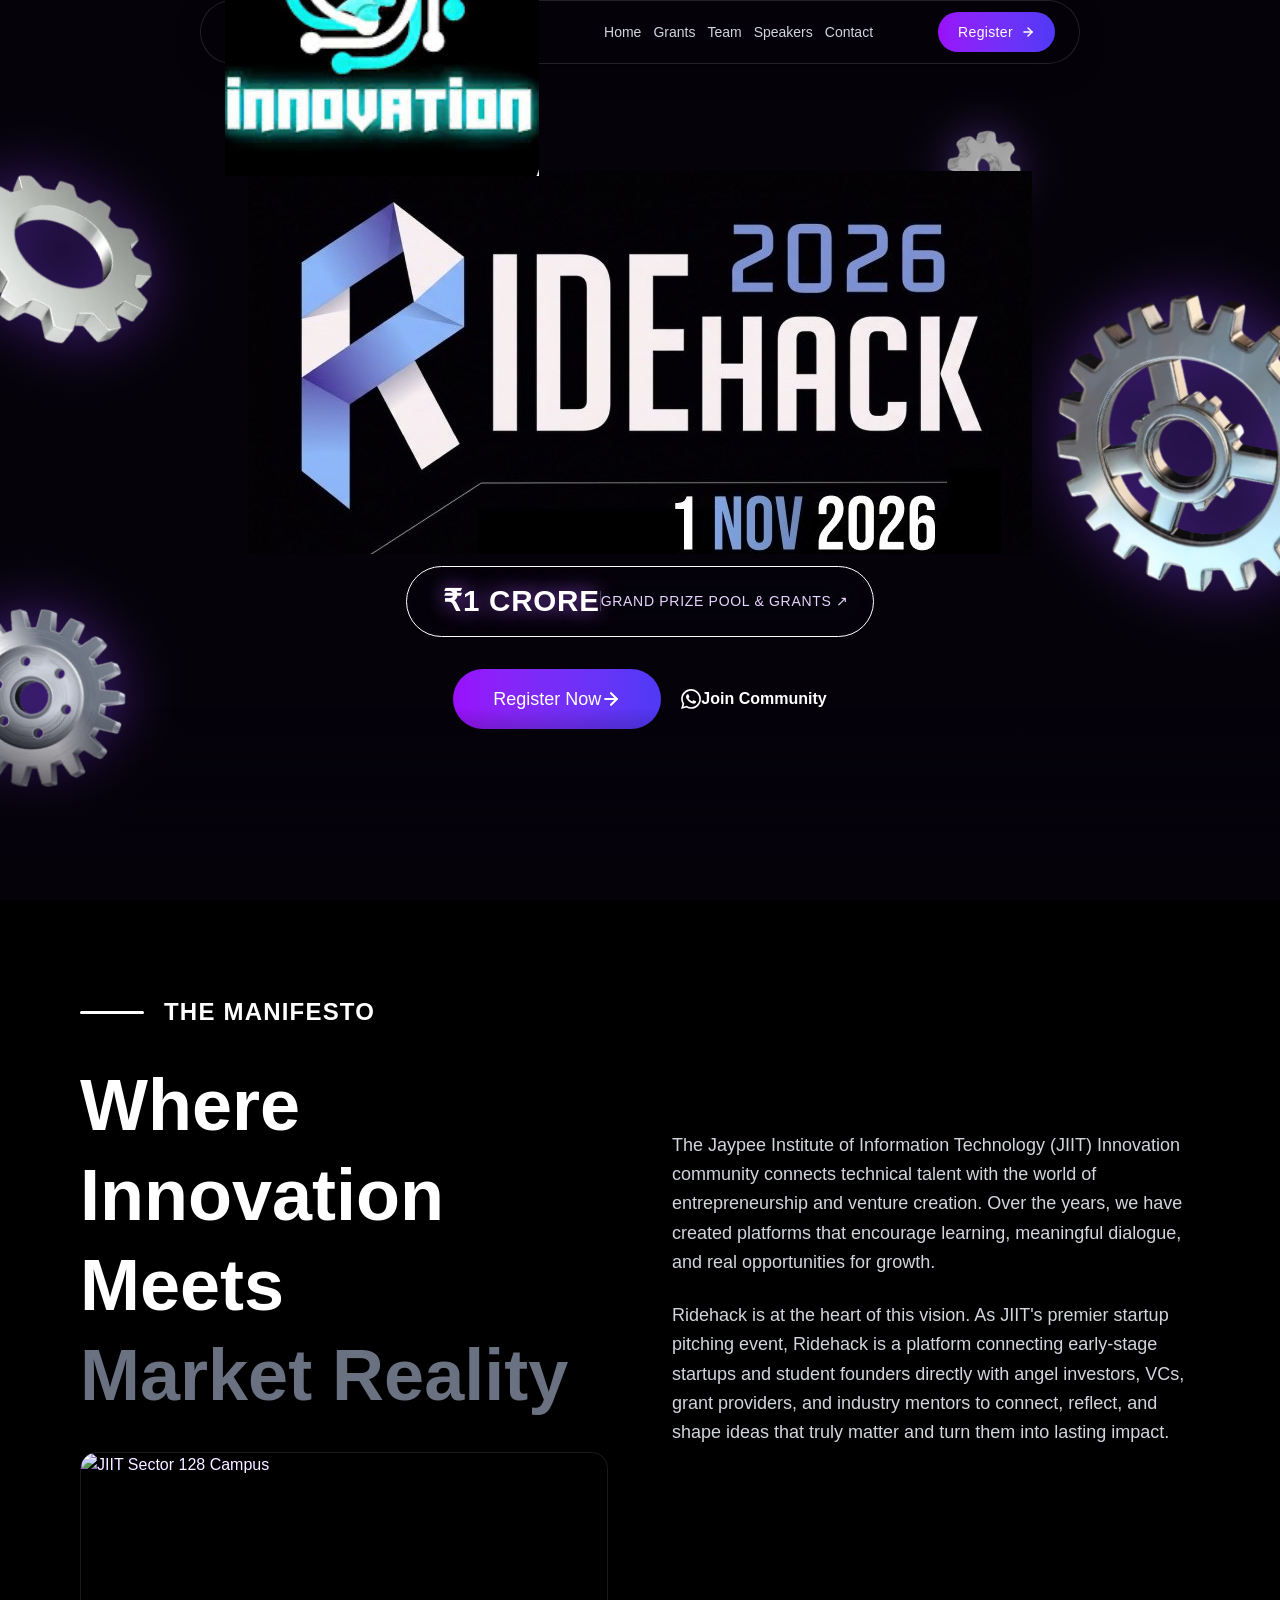
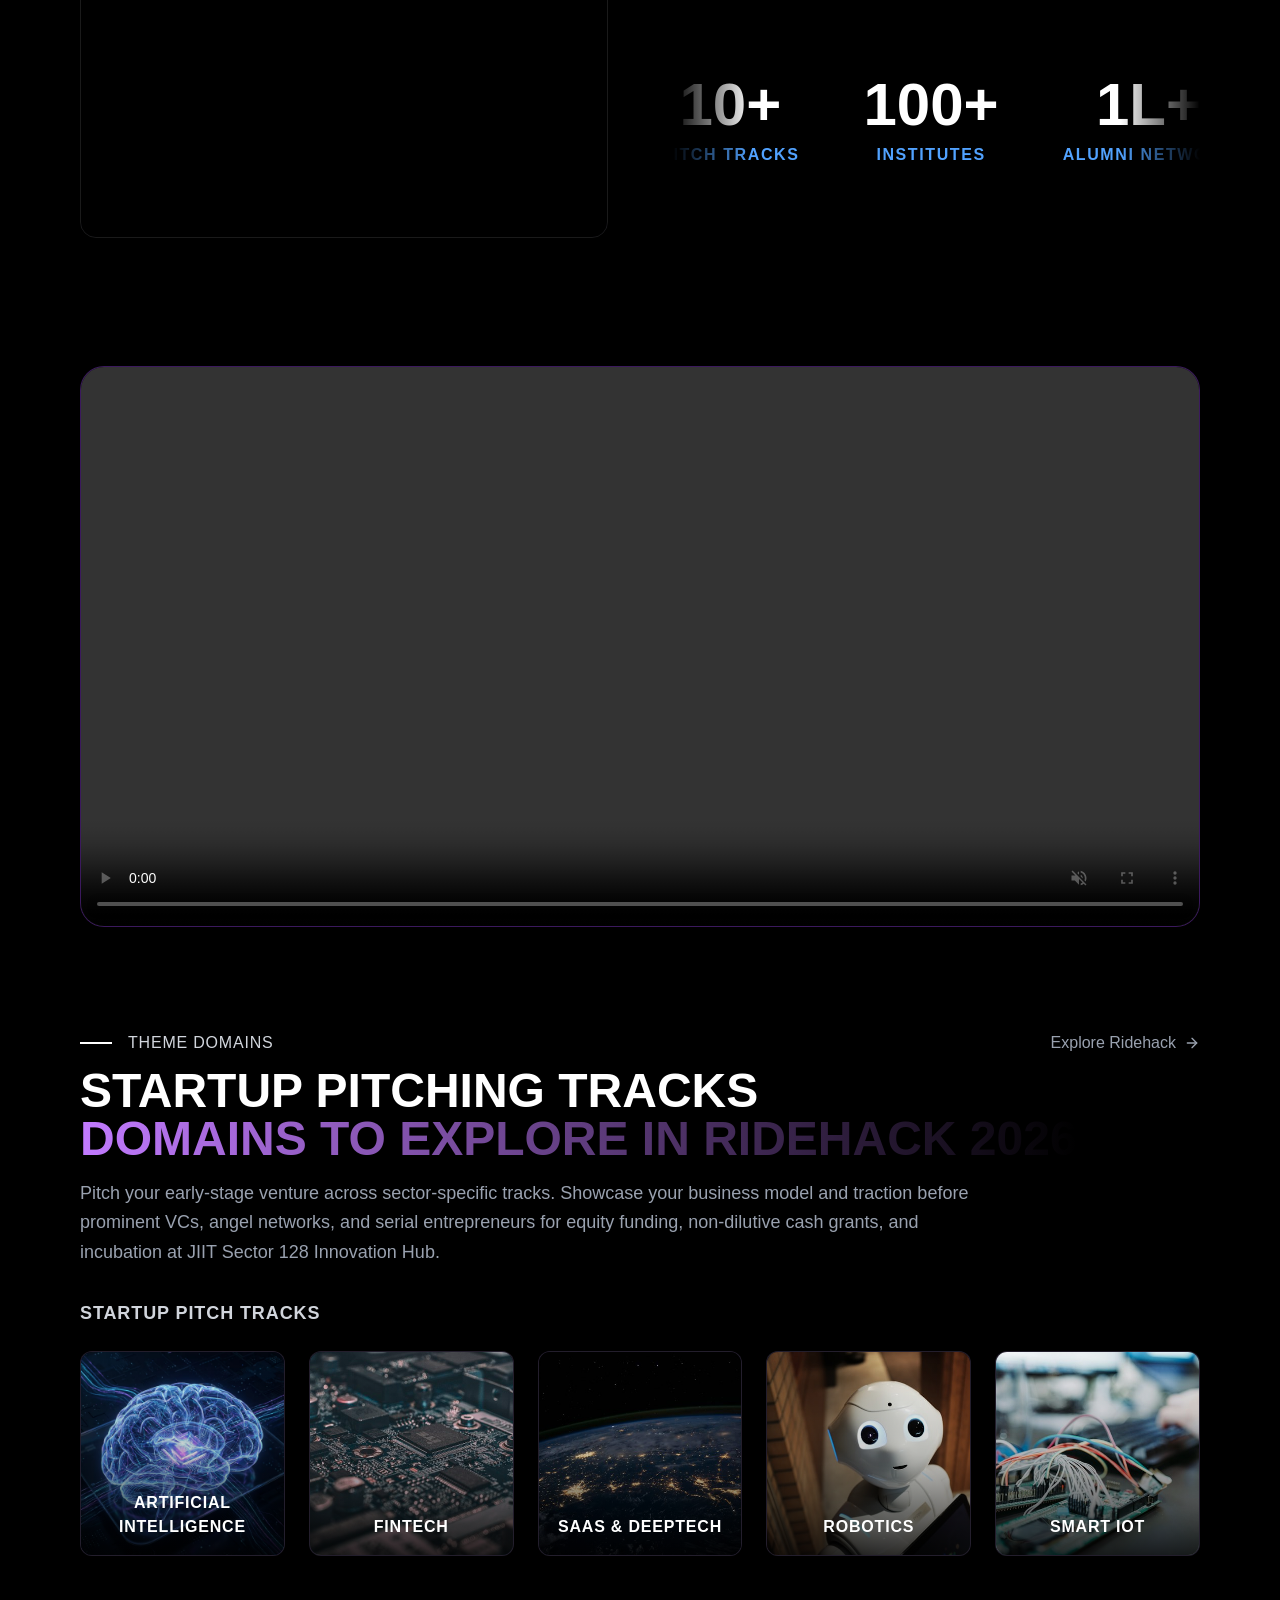
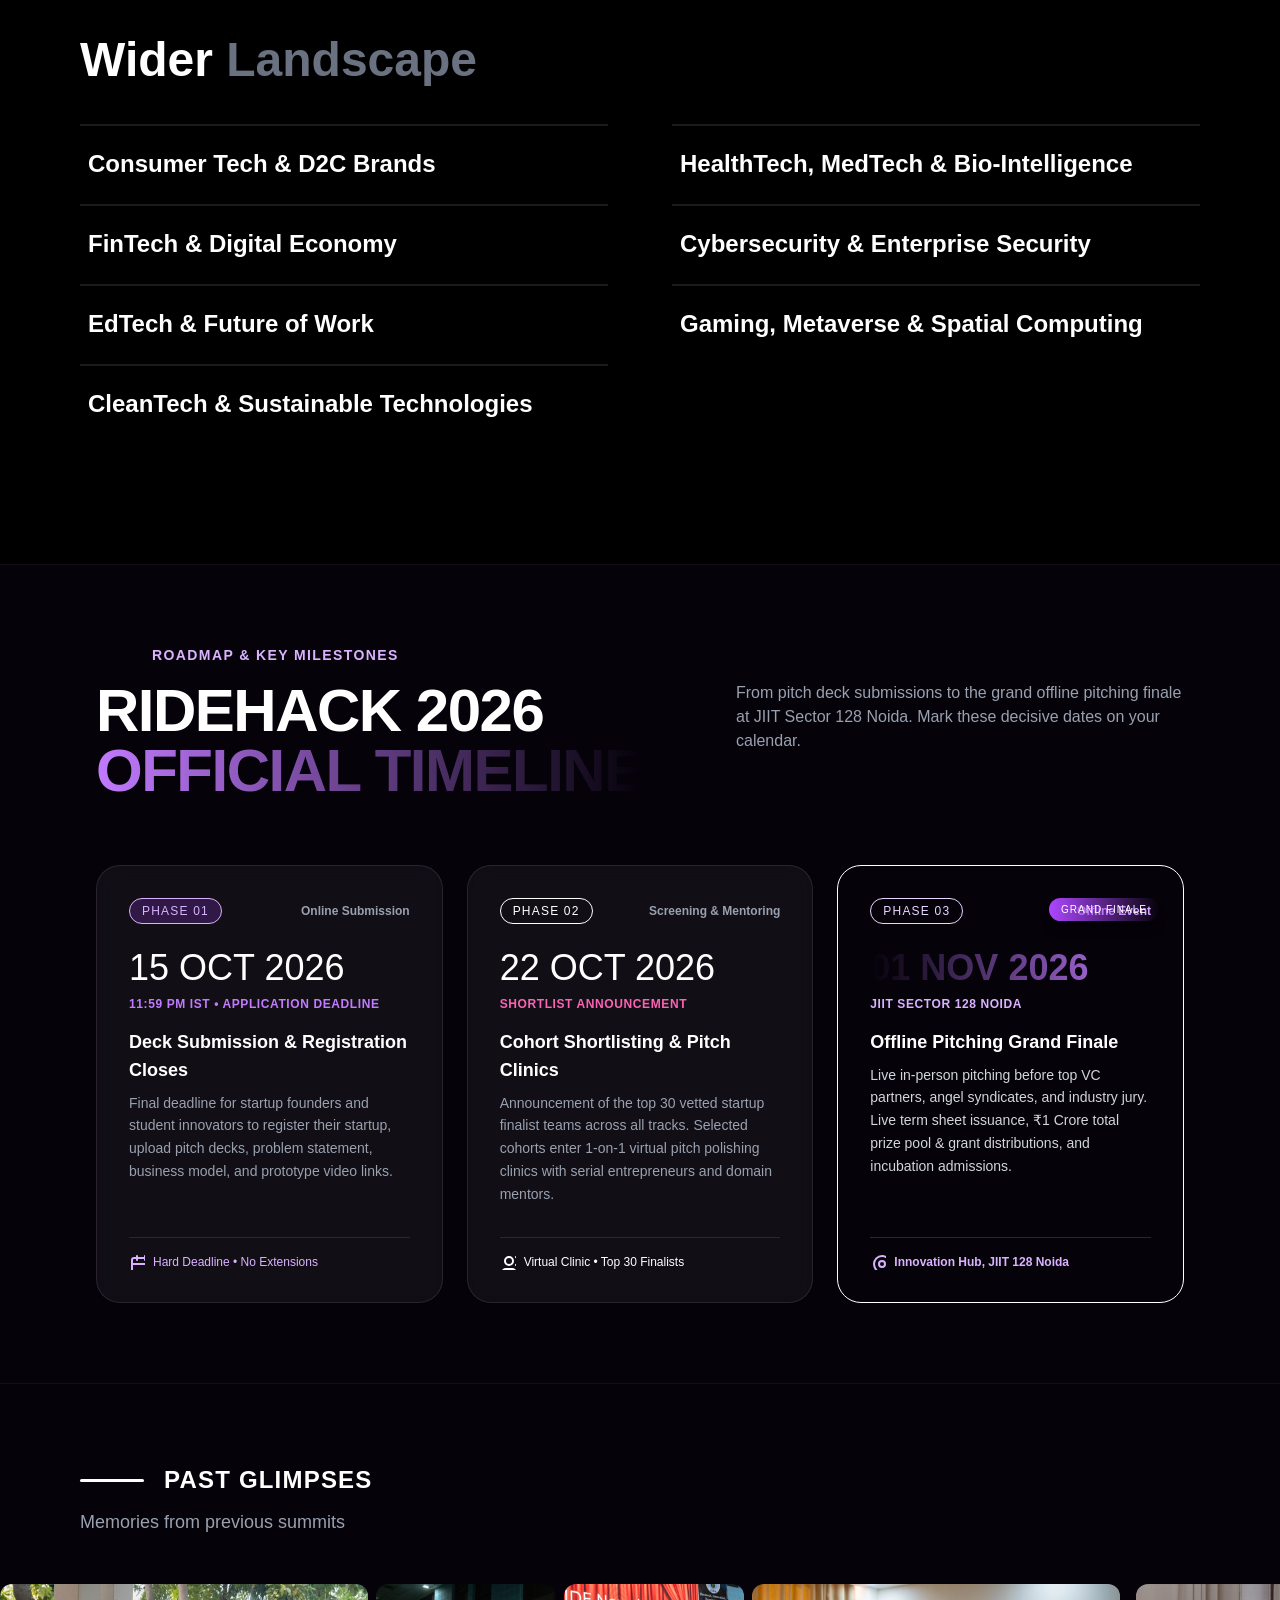
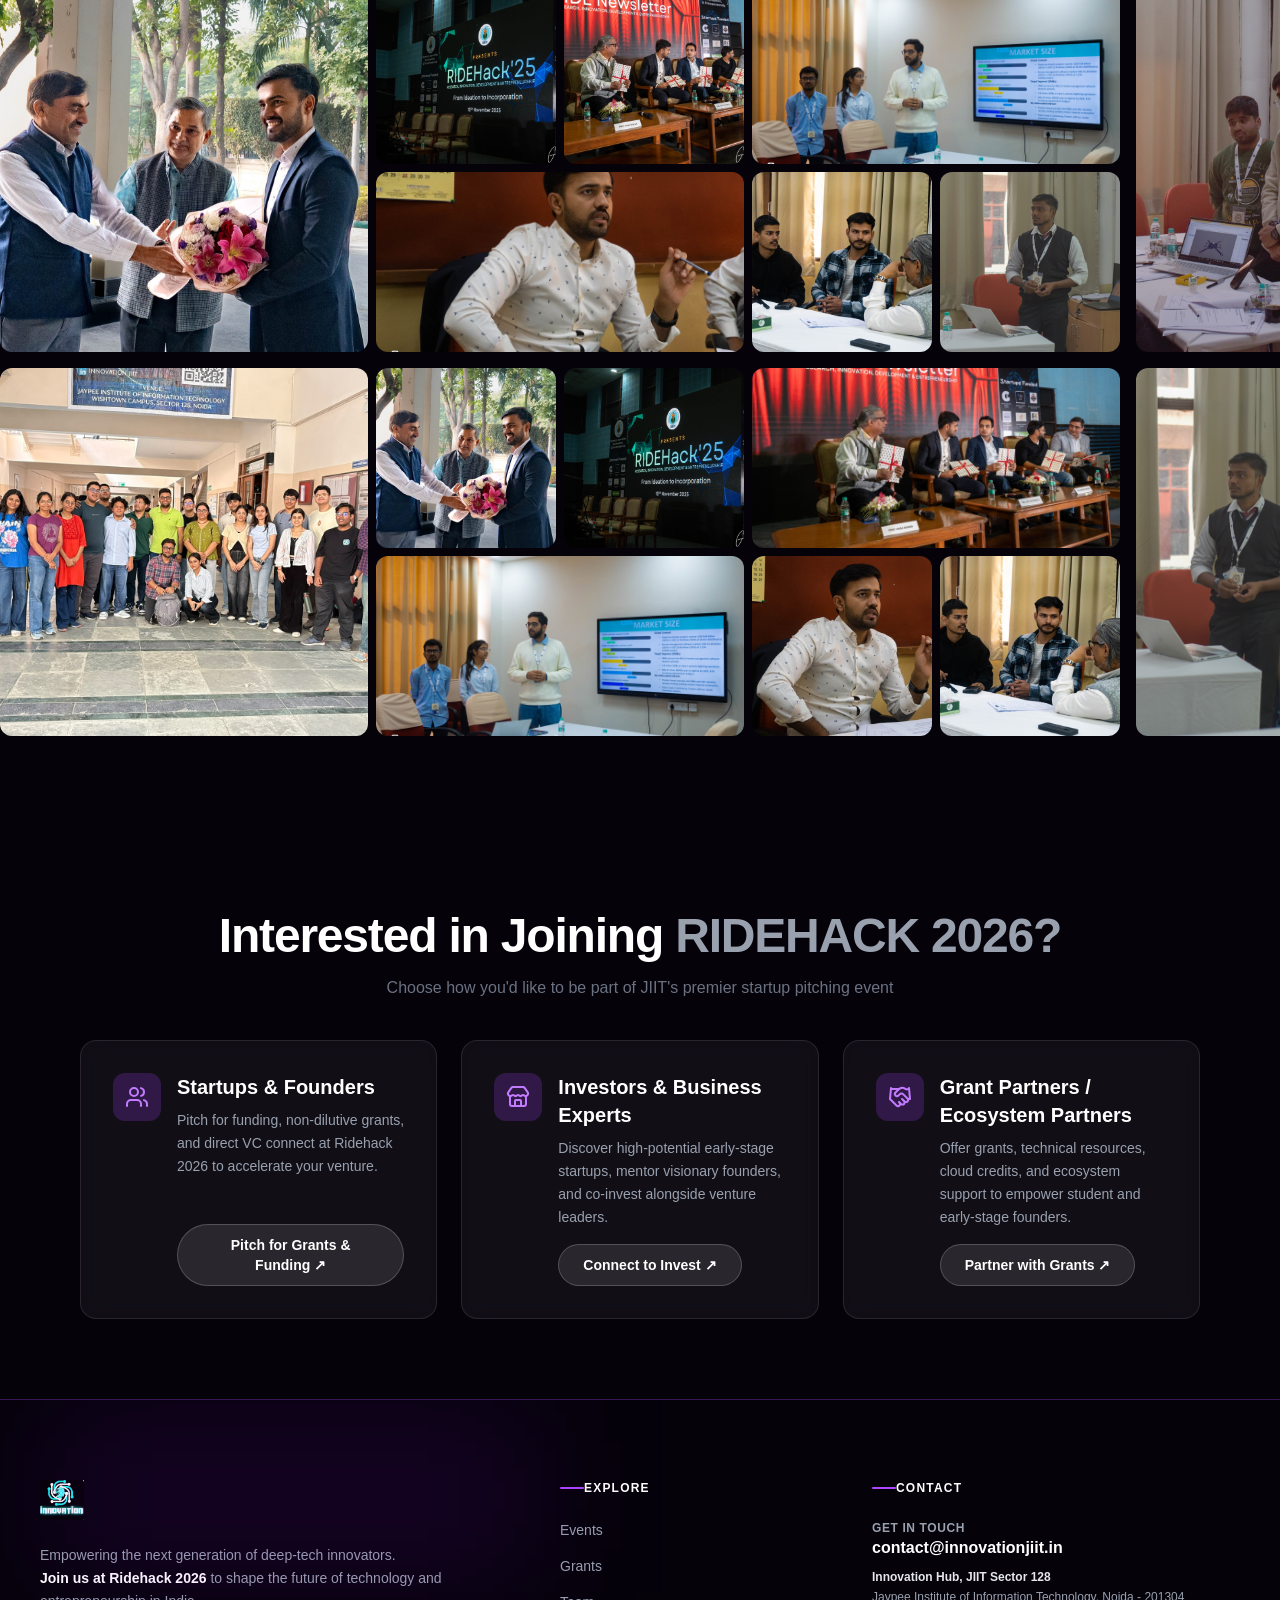
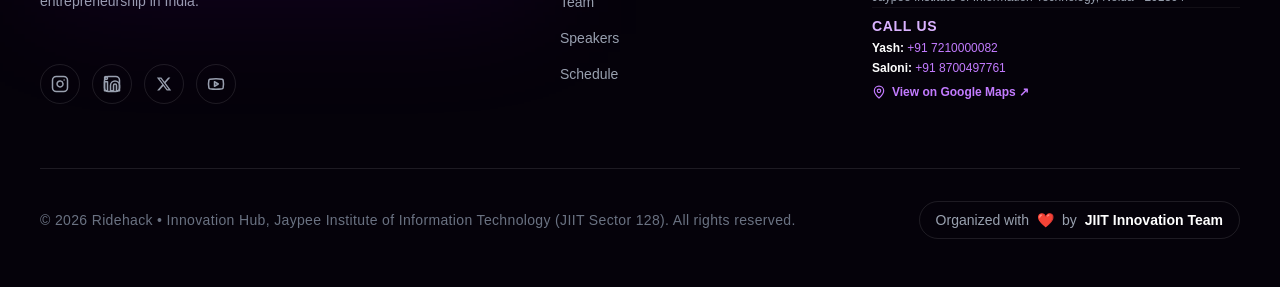
==== commit 4d2c2692: "Update footer across all pages (remove legal & merch, move contact to right, sponsors->grants), rest" ====
--- a/index.html
+++ b/index.html
@@ -56,23 +56,23 @@
 
 <body style="">
   <div id="root"><div class="bg-[#05020a] text-white min-h-screen font-sans selection:bg-purple-500 selection:text-white">
-  <!-- UNIFIED DYNAMIC FLOATING NAVBAR -->
+    <!-- UNIFIED DYNAMIC FLOATING NAVBAR -->
   <div class="fixed top-0 left-0 right-0 z-50 hidden md:flex justify-center pt-5 pointer-events-none px-4">
     <div id="desktopNavbarPanel" class="pointer-events-auto rounded-full flex items-center justify-between transition-all duration-500 ease-out" style="box-shadow: rgba(0, 0, 0, 0.45) 0px 8px 32px -8px; border: 1px solid rgba(255, 255, 255, 0.12); background-color: rgba(5,2,10,0.92); backdrop-filter: blur(24px); padding: 8px 24px; height: 64px; width: min(95%, 880px);">
       
-      <!-- LOGO: ALWAYS VISIBLE -->
+      <!-- LOGO: COMPACT & CRISP (ALWAYS VISIBLE) -->
       <div id="navbarLogo" class="shrink-0 flex items-center transition-all duration-300">
         <a class="flex items-center cursor-pointer group" href="index.html">
           <img alt="Innovation Hub Logo" class="h-9 w-auto object-contain group-hover:scale-105 transition-transform" src="innovation-logo.png">
         </a>
       </div>
 
-      <!-- SPACIOUS NAV LINKS (Clean 5 links: Home, Grants, Team, Speakers, Contact) -->
+      <!-- SPACIOUS NAV LINKS (Home, Grants, Team, Speakers -> speakers.html, Contact) -->
       <div id="navbarLinks" class="flex items-center justify-center gap-3 lg:gap-5 mx-auto transition-all duration-500 ease-out overflow-hidden" style="max-width: 480px; opacity: 1;">
         <a href="index.html" class="px-3.5 py-1.5 text-xs sm:text-sm font-medium transition-colors rounded-full whitespace-nowrap text-gray-300 hover:text-white hover:bg-white/5">Home</a>
         <a href="sponsors.html" class="px-3.5 py-1.5 text-xs sm:text-sm font-medium transition-colors rounded-full whitespace-nowrap text-gray-300 hover:text-white hover:bg-white/5">Grants</a>
         <a href="team.html" class="px-3.5 py-1.5 text-xs sm:text-sm font-medium transition-colors rounded-full whitespace-nowrap text-gray-300 hover:text-white hover:bg-white/5">Team</a>
-        <a href="javascript:void(0)" onclick="openComingSoonModal('Speaker Registrations')" class="px-3.5 py-1.5 text-xs sm:text-sm font-medium transition-colors rounded-full whitespace-nowrap text-gray-300 hover:text-white hover:bg-white/5">Speakers</a>
+        <a href="speakers.html" class="px-3.5 py-1.5 text-xs sm:text-sm font-medium transition-colors rounded-full whitespace-nowrap text-gray-300 hover:text-white hover:bg-white/5">Speakers</a>
         <a href="contact.html" class="px-3.5 py-1.5 text-xs sm:text-sm font-medium transition-colors rounded-full whitespace-nowrap text-gray-300 hover:text-white hover:bg-white/5">Contact</a>
       </div>
 
@@ -110,7 +110,7 @@
       <a href="index.html" onclick="toggleMobileMenu()" style="color:white; font-size:16px; font-weight:600; text-decoration:none;">Home</a>
       <a href="sponsors.html" onclick="toggleMobileMenu()" style="color:#d1d5db; font-size:16px; font-weight:500; text-decoration:none;">Grants</a>
       <a href="team.html" onclick="toggleMobileMenu()" style="color:#d1d5db; font-size:16px; font-weight:500; text-decoration:none;">Team</a>
-      <a href="javascript:void(0)" onclick="toggleMobileMenu(); openComingSoonModal('Speaker Registrations');" style="color:#d1d5db; font-size:16px; font-weight:500; text-decoration:none;">Speakers</a>
+      <a href="speakers.html" onclick="toggleMobileMenu()" style="color:#d1d5db; font-size:16px; font-weight:500; text-decoration:none;">Speakers</a>
       <a href="contact.html" onclick="toggleMobileMenu()" style="color:#d1d5db; font-size:16px; font-weight:500; text-decoration:none;">Contact</a>
       <a href="https://docs.google.com/forms/d/e/1FAIpQLSfo1yDY9sdHcOif3eGItnUyBE8StgveHDqJppyfqZ0NtJaWwg/viewform" target="_blank" rel="noopener noreferrer" style="margin-top:6px; background:linear-gradient(to right, #9333ea, #4f46e5); color:white; font-size:14px; font-weight:700; text-decoration:none; padding:10px 28px; border-radius:9999px; display:inline-flex; align-items:center; gap:8px;">
         <span>Register</span>
@@ -1078,90 +1078,85 @@
           </div>
         </div>
       </section>
-            <section id="sponsors-preview">
+                  <section id="sponsors-preview">
         <div class="px-4 sm:px-6 md:px-12 lg:px-20 pt-20 sm:pt-24 pb-16 sm:pb-20 bg-[#05020a]">
           <div>
             <h2 class="text-3xl sm:text-4xl lg:text-5xl font-bold text-white mb-4 text-center tracking-tight">
               Interested in Joining 
-              <span class="text-purple-400">RIDEHACK 2026?</span>
+              <span class="text-gray-400">RIDEHACK 2026?</span>
             </h2>
-            <p class="text-gray-400 text-center mb-12 max-w-2xl mx-auto text-sm sm:text-base">Choose your pathway to be part of JIIT's premier innovation &amp; startup pitching summit</p>
-            
-            <div class="grid grid-cols-1 lg:grid-cols-3 gap-8 max-w-7xl mx-auto">
-              
-              <!-- CARD 1: Startups & Founders -->
-              <div class="bg-[#0b0517] border border-white/10 hover:border-purple-500/50 rounded-3xl p-8 hover:-translate-y-1.5 transition-all duration-300 group flex flex-col justify-between shadow-xl">
-                <div>
-                  <div class="w-14 h-14 rounded-2xl bg-purple-500/15 border border-purple-500/30 flex items-center justify-center text-3xl mb-6 group-hover:scale-110 transition-transform">
-                    🚀
-                  </div>
-                  <h3 class="text-2xl font-bold text-white mb-3 tracking-tight">Startups &amp; Founders</h3>
-                  <p class="text-gray-300 text-sm sm:text-base leading-relaxed mb-8">
-                    Pitch for funding, non-dilutive grants, and direct VC connect at Ridehack 2026 to accelerate your venture.
-                  </p>
-                </div>
-                <div>
-                  <a href="events.html" class="inline-flex items-center justify-center w-full py-3.5 px-6 rounded-full bg-gradient-to-r from-purple-600 to-indigo-600 hover:from-purple-500 hover:to-indigo-500 text-white font-bold text-sm transition-all shadow-[0_0_20px_rgba(168,85,247,0.4)] text-center">
-                    Explore Pitch Tracks &amp; Apply ↗
-                  </a>
-                </div>
-              </div>
-
-              <!-- CARD 2: Investors & Business Experts -->
-              <div class="bg-[#0b0517] border border-white/10 hover:border-pink-500/50 rounded-3xl p-8 hover:-translate-y-1.5 transition-all duration-300 group flex flex-col justify-between shadow-xl">
-                <div>
-                  <div class="w-14 h-14 rounded-2xl bg-pink-500/15 border border-pink-500/30 flex items-center justify-center text-3xl mb-6 group-hover:scale-110 transition-transform">
-                    💼
-                  </div>
-                  <h3 class="text-2xl font-bold text-white mb-3 tracking-tight">Investors &amp; Business Experts</h3>
-                  <p class="text-gray-300 text-sm sm:text-base leading-relaxed mb-8">
-                    Discover high-potential early-stage startups, mentor visionary founders, and co-invest alongside venture leaders.
-                  </p>
-                </div>
-                <div>
-                  <button onclick="openComingSoonModal('Investor &amp; VC Connect', 'Investor registrations and VIP demo day passes are opening shortly. For early syndicate access, contact us at contact@innovationjiit.in.')" class="w-full py-3.5 px-6 rounded-full bg-gradient-to-r from-pink-600 to-purple-600 hover:from-pink-500 hover:to-purple-500 text-white font-bold text-sm transition-all shadow-[0_0_20px_rgba(236,72,153,0.35)] cursor-pointer text-center">
-                    Connect as Investor ↗
-                  </button>
-                </div>
-              </div>
-
-              <!-- CARD 3: Grant Partners / Ecosystem Partners -->
-              <div class="bg-[#0b0517] border border-white/10 hover:border-purple-500/50 rounded-3xl p-8 hover:-translate-y-1.5 transition-all duration-300 group flex flex-col justify-between shadow-xl">
-                <div>
-                  <div class="w-14 h-14 rounded-2xl bg-purple-500/15 border border-purple-500/30 flex items-center justify-center text-3xl mb-6 group-hover:scale-110 transition-transform">
-                    🤝
-                  </div>
-                  <h3 class="text-2xl font-bold text-white mb-3 tracking-tight">Grant Partners / Ecosystem Partners</h3>
-                  <p class="text-gray-300 text-sm sm:text-base leading-relaxed mb-8">
-                    Offer grants, technical resources, cloud credits, and ecosystem support to empower student and early-stage founders.
-                  </p>
-                </div>
-                <div>
-                  <a href="sponsors.html" class="inline-flex items-center justify-center w-full py-3.5 px-6 rounded-full bg-gradient-to-r from-indigo-600 to-purple-600 hover:from-indigo-500 hover:to-purple-500 text-white font-bold text-sm transition-all shadow-[0_0_20px_rgba(99,102,241,0.35)] text-center">
-                    Partner with Grants ↗
-                  </a>
-                </div>
-              </div>
-
+            <p class="text-gray-500 text-center mb-10 max-w-2xl mx-auto">Choose how you'd like to be part of JIIT's premier startup pitching event</p>
+            <div class="grid grid-cols-1 lg:grid-cols-3 gap-6">
+              <div class="bg-white/5 border border-white/10 rounded-2xl p-6 sm:p-8 hover:border-purple-500/50 transition-all duration-300 group h-full flex flex-col">
+                <div class="flex items-start gap-4 flex-1">
+                  <div class="p-3 bg-purple-500/20 rounded-xl text-purple-400 group-hover:bg-purple-500/30 transition-colors shrink-0">
+                    <svg xmlns="http://www.w3.org/2000/svg" width="24" height="24" viewBox="0 0 24 24" fill="none" stroke="currentColor" stroke-width="2" stroke-linecap="round" stroke-linejoin="round" class="lucide lucide-users" aria-hidden="true">
+                      <path d="M16 21v-2a4 4 0 0 0-4-4H6a4 4 0 0 0-4 4v2"></path>
+                      <path d="M16 3.128a4 4 0 0 1 0 7.744"></path>
+                      <path d="M22 21v-2a4 4 0 0 0-3-3.87"></path>
+                      <circle cx="9" cy="7" r="4"></circle>
+                    </svg>
+                  </div>
+                  <div class="flex-1 flex flex-col h-full">
+                    <h3 class="text-xl font-bold text-white mb-2">Startups &amp; Founders</h3>
+                    <p class="text-gray-400 text-sm leading-relaxed mb-4 flex-1">Pitch for funding, non-dilutive grants, and direct VC connect at Ridehack 2026 to accelerate your venture.</p>
+                    <button onclick="openComingSoonModal('Pitch for Grants &amp; Funding')" class="inline-flex items-center px-6 py-2.5 bg-white/10 hover:bg-purple-600 border border-white/20 hover:border-purple-500 rounded-full text-sm font-semibold text-white transition-all duration-300 w-fit cursor-pointer shadow-[0_0_15px_rgba(168,85,247,0.25)]">Pitch for Grants &amp; Funding ↗</button>
+                  </div>
+                </div>
+              </div>
+              <div class="bg-white/5 border border-white/10 rounded-2xl p-6 sm:p-8 hover:border-purple-500/50 transition-all duration-300 group h-full flex flex-col">
+                <div class="flex items-start gap-4 flex-1">
+                  <div class="p-3 bg-purple-500/20 rounded-xl text-purple-400 group-hover:bg-purple-500/30 transition-colors shrink-0">
+                    <svg xmlns="http://www.w3.org/2000/svg" width="24" height="24" viewBox="0 0 24 24" fill="none" stroke="currentColor" stroke-width="2" stroke-linecap="round" stroke-linejoin="round" class="lucide lucide-store" aria-hidden="true">
+                      <path d="M15 21v-5a1 1 0 0 0-1-1h-4a1 1 0 0 0-1 1v5"></path>
+                      <path d="M17.774 10.31a1.12 1.12 0 0 0-1.549 0 2.5 2.5 0 0 1-3.451 0 1.12 1.12 0 0 0-1.548 0 2.5 2.5 0 0 1-3.452 0 1.12 1.12 0 0 0-1.549 0 2.5 2.5 0 0 1-3.77-3.248l2.889-4.184A2 2 0 0 1 7 2h10a2 2 0 0 1 1.653.873l2.895 4.192a2.5 2.5 0 0 1-3.774 3.244"></path>
+                      <path d="M4 10.95V19a2 2 0 0 0 2 2h12a2 2 0 0 0 2-2v-8.05"></path>
+                    </svg>
+                  </div>
+                  <div class="flex-1 flex flex-col h-full">
+                    <h3 class="text-xl font-bold text-white mb-2">Investors &amp; Business Experts</h3>
+                    <p class="text-gray-400 text-sm leading-relaxed mb-4 flex-1">Discover high-potential early-stage startups, mentor visionary founders, and co-invest alongside venture leaders.</p>
+                    <button onclick="openComingSoonModal('Connect to Invest')" class="inline-flex items-center px-6 py-2.5 bg-white/10 hover:bg-purple-600 border border-white/20 hover:border-purple-500 rounded-full text-sm font-semibold text-white transition-all duration-300 w-fit cursor-pointer shadow-[0_0_15px_rgba(168,85,247,0.25)]">Connect to Invest ↗</button>
+                  </div>
+                </div>
+              </div>
+              <div class="bg-white/5 border border-white/10 rounded-2xl p-6 sm:p-8 hover:border-purple-500/50 transition-all duration-300 group h-full flex flex-col">
+                <div class="flex items-start gap-4 flex-1">
+                  <div class="p-3 bg-purple-500/20 rounded-xl text-purple-400 group-hover:bg-purple-500/30 transition-colors shrink-0">
+                    <svg xmlns="http://www.w3.org/2000/svg" width="24" height="24" viewBox="0 0 24 24" fill="none" stroke="currentColor" stroke-width="2" stroke-linecap="round" stroke-linejoin="round" class="lucide lucide-handshake" aria-hidden="true">
+                      <path d="m11 17 2 2a1 1 0 1 0 3-3"></path>
+                      <path d="m14 14 2.5 2.5a1 1 0 1 0 3-3l-3.88-3.88a3 3 0 0 0-4.24 0l-.88.88a1 1 0 1 1-3-3l2.81-2.81a5.79 5.79 0 0 1 7.06-.87l.47.28a2 2 0 0 0 1.42.25L21 4"></path>
+                      <path d="m21 3 1 11h-2"></path>
+                      <path d="M3 3 2 14l6.5 6.5a1 1 0 1 0 3-3"></path>
+                      <path d="M3 4h8"></path>
+                    </svg>
+                  </div>
+                  <div class="flex-1 flex flex-col h-full">
+                    <h3 class="text-xl font-bold text-white mb-2">Grant Partners / Ecosystem Partners</h3>
+                    <p class="text-gray-400 text-sm leading-relaxed mb-4 flex-1">Offer grants, technical resources, cloud credits, and ecosystem support to empower student and early-stage founders.</p>
+                    <button onclick="openComingSoonModal('Partner with Grants')" class="inline-flex items-center px-6 py-2.5 bg-white/10 hover:bg-purple-600 border border-white/20 hover:border-purple-500 rounded-full text-sm font-semibold text-white transition-all duration-300 w-fit cursor-pointer shadow-[0_0_15px_rgba(168,85,247,0.25)]">Partner with Grants ↗</button>
+                  </div>
+                </div>
+              </div>
             </div>
           </div>
         </div>
       </section>
-      <!-- UNIFIED FOOTER (MATCHING USER REFERENCE IMAGE media_1790823090143.png) -->
+      <!-- UNIFIED FOOTER (MATCHING USER REQUEST: NO LEGAL, NO MERCH, SPONSORS->GRANTS, CONTACT ON RIGHT) -->
 <footer class="relative bg-gradient-to-b from-[#0a0316] via-[#05010a] to-[#020005] border-t border-purple-500/30 pt-20 pb-12 px-6 sm:px-10 lg:px-16 overflow-hidden group">
   <!-- Glowing top purple line with ambient reflection -->
   <div class="absolute top-0 left-1/2 -translate-x-1/2 w-full max-w-7xl h-[2px] bg-gradient-to-r from-transparent via-purple-500/90 to-transparent shadow-[0_0_30px_rgba(168,85,247,0.7)]"></div>
   <div class="absolute top-0 left-1/3 w-[500px] h-48 bg-purple-600/10 blur-3xl pointer-events-none"></div>
 
   <div class="max-w-7xl mx-auto">
-    <!-- Huge generous column spacing matching reference screenshot -->
+    <!-- 3-Column spacious grid: Brand (5 cols) | Explore (3 cols) | Contact (4 cols on right) -->
     <div class="grid grid-cols-1 md:grid-cols-2 lg:grid-cols-12 gap-12 lg:gap-14 xl:gap-20 pb-16">
       
       <!-- Brand & Mission Column (5 cols) -->
       <div class="lg:col-span-5 flex flex-col justify-between space-y-8">
         <div>
           <a href="index.html" class="inline-flex items-center gap-3 mb-6 group">
-            <img src="innovation-logo.png" alt="Innovation Hub Logo" class="h-12 w-auto object-contain group-hover:scale-105 transition-transform">
+            <img src="innovation-logo.png" alt="Innovation Hub Logo" class="h-10 w-auto object-contain group-hover:scale-105 transition-transform">
           </a>
           <p class="text-gray-400 text-sm leading-relaxed max-w-sm">
             Empowering the next generation of deep-tech innovators.
@@ -1187,42 +1182,29 @@
         </div>
       </div>
 
-      <!-- EXPLORE Column (2 cols) - NO BULLET POINTS -->
-      <div class="lg:col-span-2">
+      <!-- EXPLORE Column (3 cols) - NO BULLETS, NO MERCH, SPONSORSHIP -> GRANTS -->
+      <div class="lg:col-span-3">
         <div class="flex items-center gap-2.5 mb-6">
           <span class="w-6 h-[2px] bg-purple-500 rounded-full"></span>
           <span class="text-xs font-black uppercase tracking-widest text-white">EXPLORE</span>
         </div>
         <ul class="space-y-4 text-sm">
           <li><a href="events.html" class="text-gray-400 hover:text-white transition-colors block">Events</a></li>
-          <li><a href="sponsors.html" class="text-gray-400 hover:text-white transition-colors block">Sponsors</a></li>
+          <li><a href="sponsors.html" class="text-gray-400 hover:text-white transition-colors block">Grants</a></li>
           <li><a href="team.html" class="text-gray-400 hover:text-white transition-colors block">Team</a></li>
+          <li><a href="speakers.html" class="text-gray-400 hover:text-white transition-colors block">Speakers</a></li>
           <li><a href="index.html#timeline" class="text-gray-400 hover:text-white transition-colors block">Schedule</a></li>
-          <li><a href="javascript:void(0)" onclick="openComingSoonModal('Merchandise Store')" class="text-gray-400 hover:text-white transition-colors block">Merch ↗</a></li>
         </ul>
       </div>
 
-      <!-- LEGAL Column (2 cols) - NO BULLET POINTS -->
-      <div class="lg:col-span-2">
-        <div class="flex items-center gap-2.5 mb-6">
-          <span class="w-6 h-[2px] bg-purple-500 rounded-full"></span>
-          <span class="text-xs font-black uppercase tracking-widest text-white">LEGAL</span>
-        </div>
-        <ul class="space-y-4 text-sm">
-          <li><a href="contact.html" class="text-gray-400 hover:text-white transition-colors block">Terms &amp; Conditions</a></li>
-          <li><a href="contact.html" class="text-gray-400 hover:text-white transition-colors block">Privacy Policy</a></li>
-          <li><a href="contact.html" class="text-gray-400 hover:text-white transition-colors block">Refund Policy</a></li>
-        </ul>
-      </div>
-
-      <!-- CONTACT Column (3 cols) -->
-      <div class="lg:col-span-3">
+      <!-- CONTACT Column (4 cols on the right side) -->
+      <div class="lg:col-span-4">
         <div class="flex items-center gap-2.5 mb-6">
           <span class="w-6 h-[2px] bg-purple-500 rounded-full"></span>
           <span class="text-xs font-black uppercase tracking-widest text-white">CONTACT</span>
         </div>
         <div class="space-y-3.5 text-sm">
-          <p class="text-gray-400 text-xs">Get in Touch</p>
+          <p class="text-gray-400 text-xs uppercase tracking-wider font-semibold">Get in Touch</p>
           <p>
             <a href="mailto:contact@innovationjiit.in" class="text-white hover:text-purple-300 font-bold text-base transition-colors block">
               contact@innovationjiit.in
@@ -1286,22 +1268,25 @@
 
   });
 </script>
+
 <script>
   function toggleMobileMenu() {
     var drawer = document.getElementById('mobileMenuDrawer');
     if (!drawer) return;
-    drawer.style.display = (drawer.style.display === 'none' || !drawer.style.display) ? 'block' : 'none';
+    if (drawer.style.display === 'none' || drawer.style.display === '') {
+      drawer.style.display = 'block';
+    } else {
+      drawer.style.display = 'none';
+    }
   }
 
-  // Dynamic navbar: Logo & Register button always visible.
-  // On scroll down: Logo and Register button smoothly come close together in a compact pill!
-  // On scroll up: Expands back to full pill with all links!
   function initNavbarScroll() {
     var panel = document.getElementById('desktopNavbarPanel');
     var links = document.getElementById('navbarLinks');
     if (!panel || !links) return;
 
     var isCompact = false;
+
     function onScroll() {
       if (window.scrollY > 40) {
         if (!isCompact) {
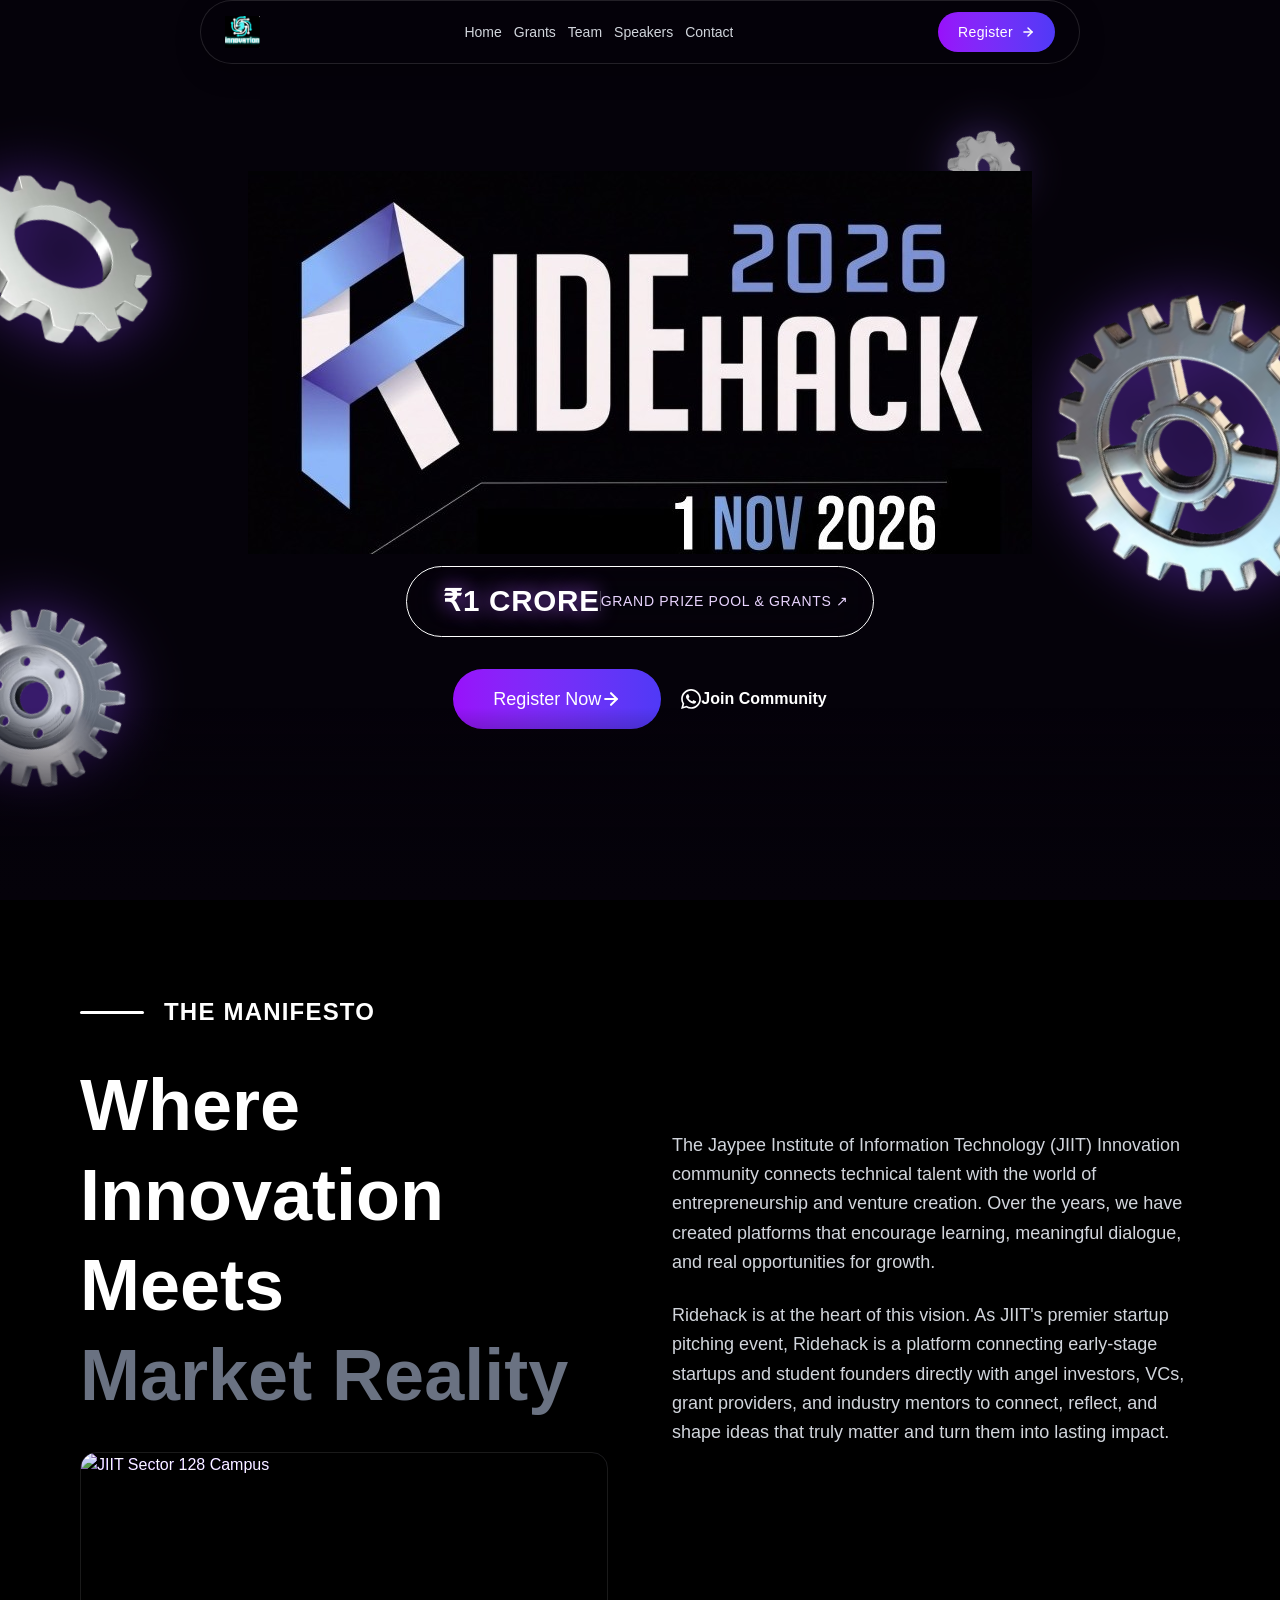
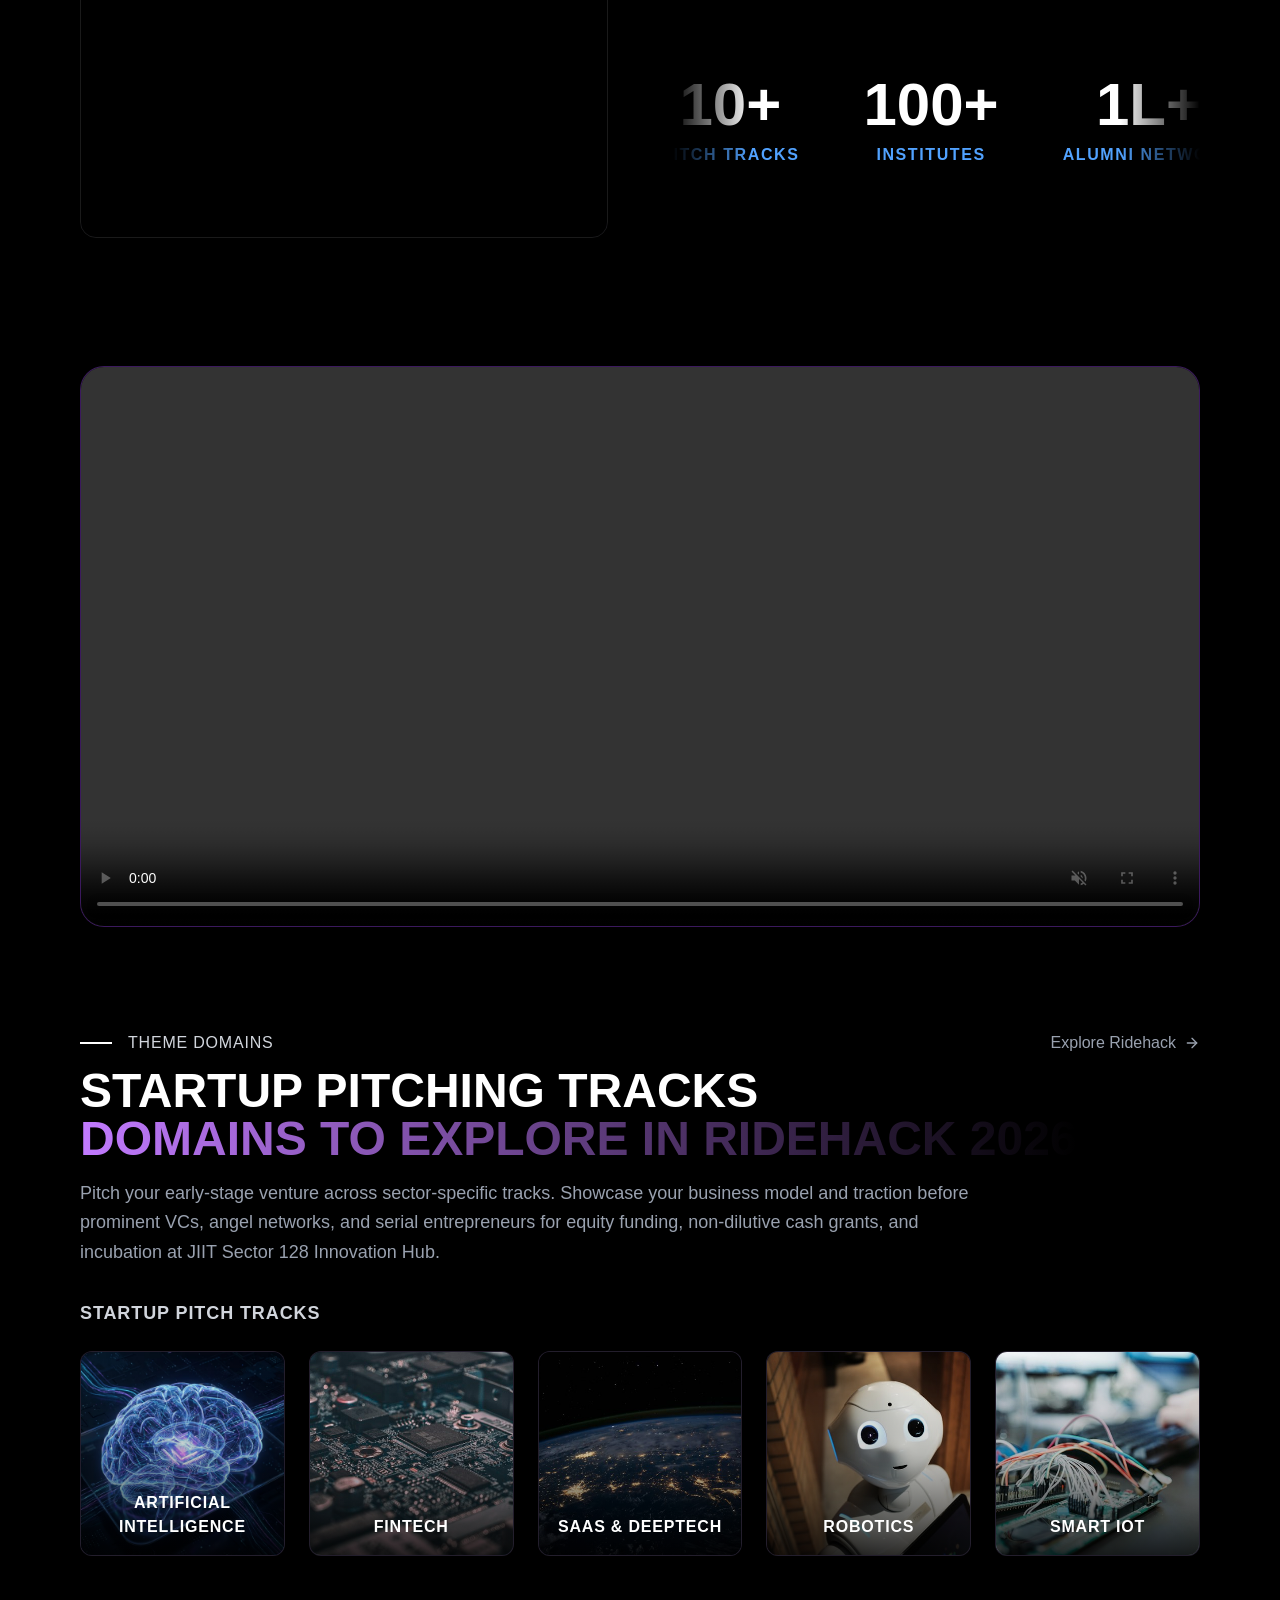
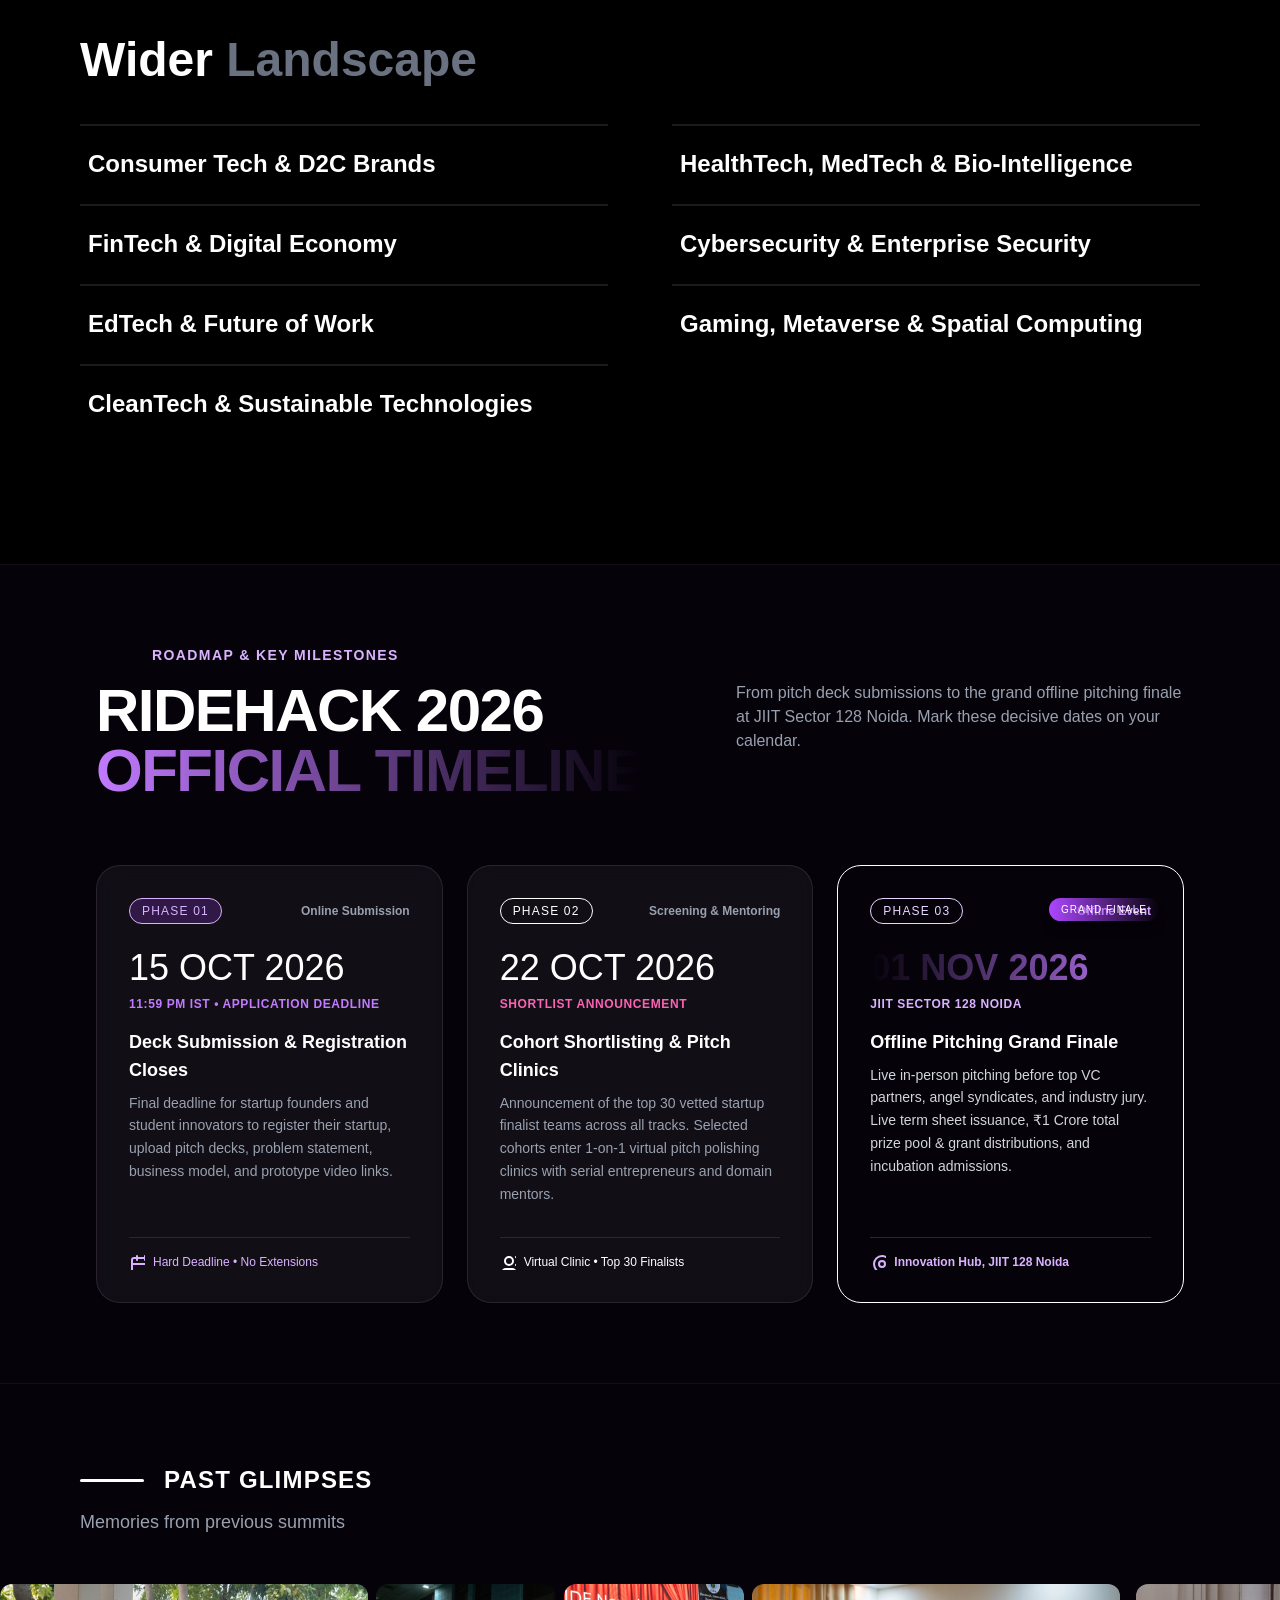
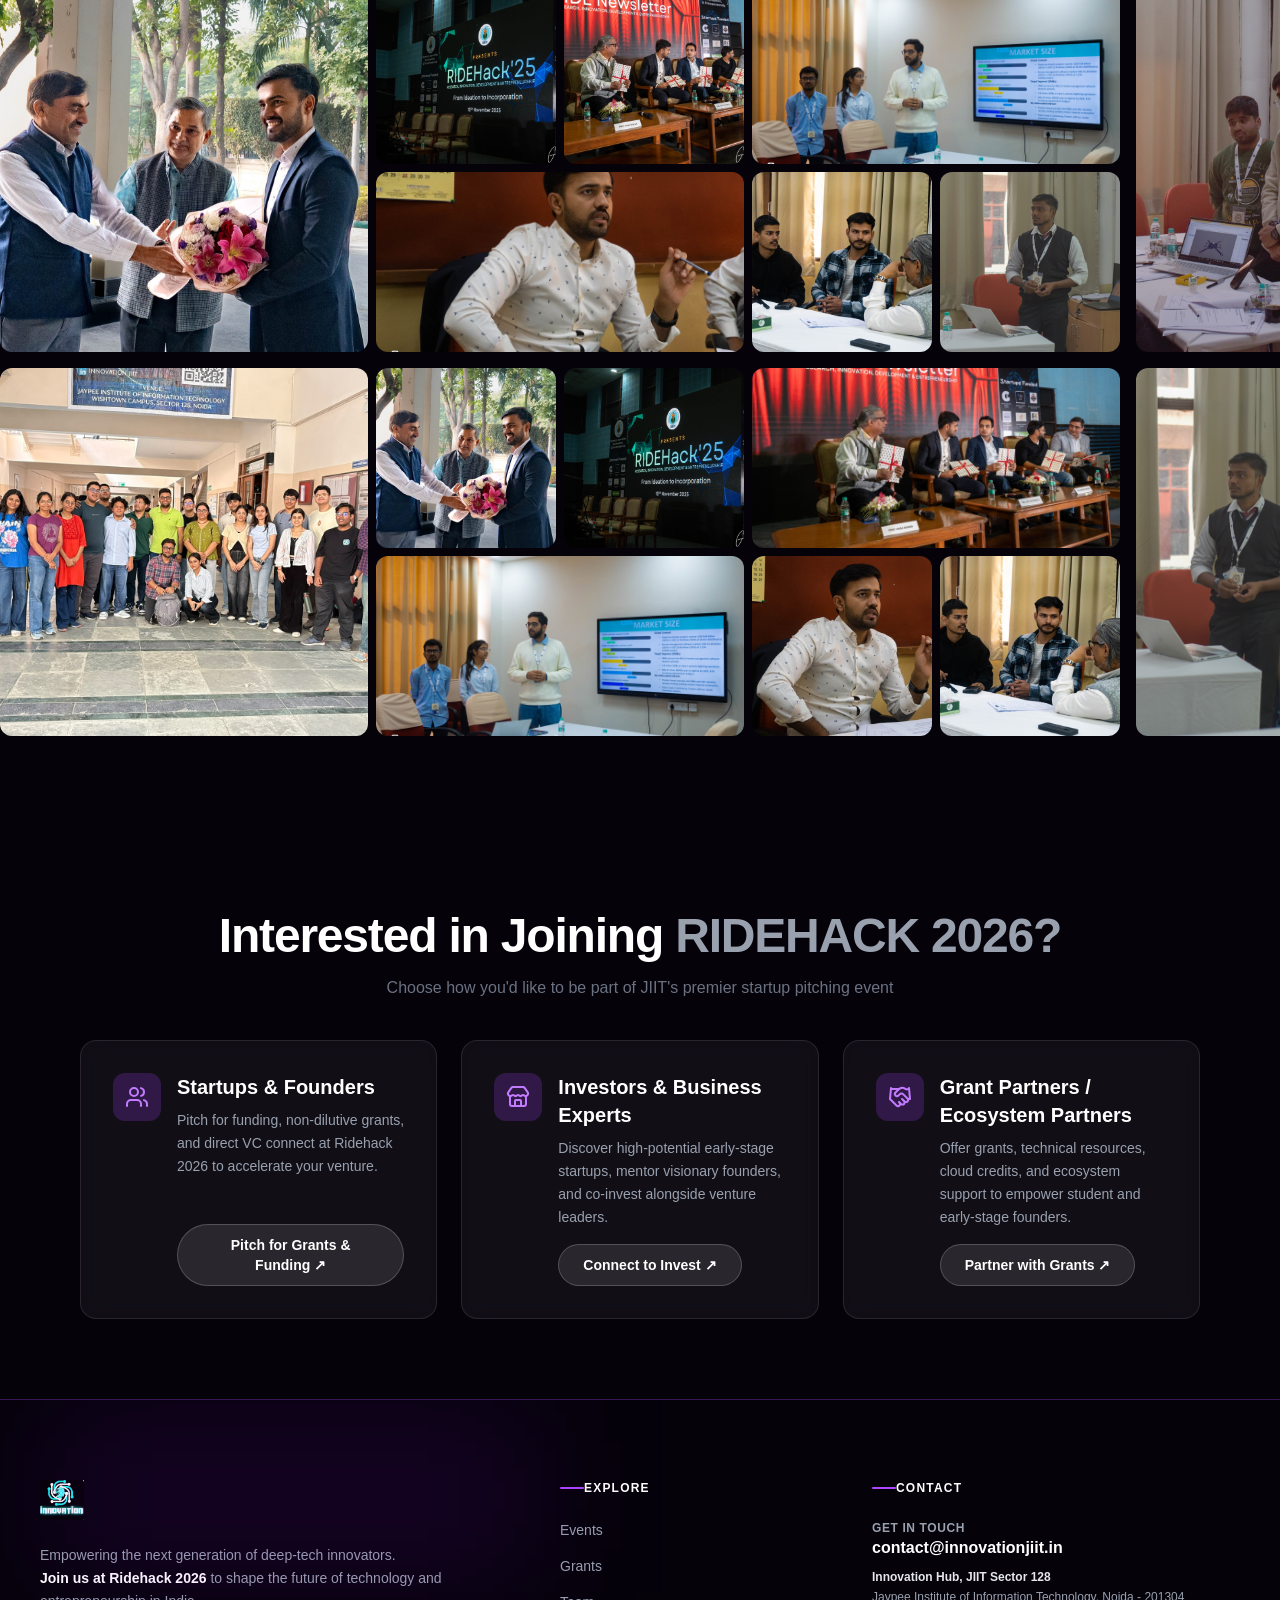
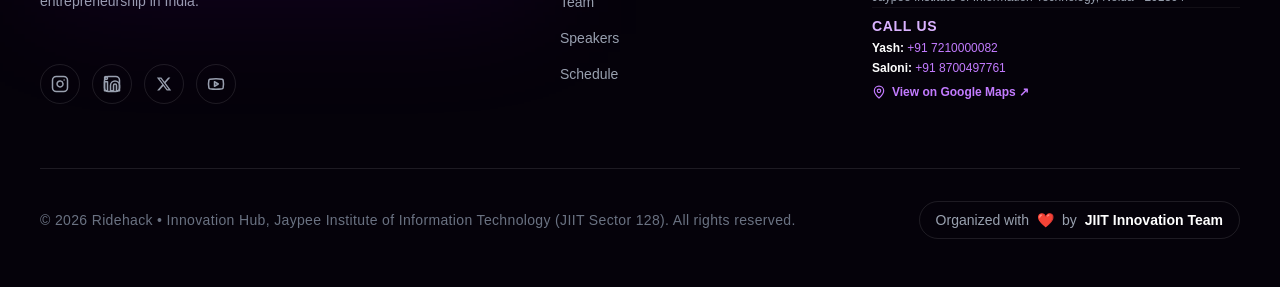
==== commit 1ec29456: "Refine navbar logo size to normal h-8 across all pages, enhance mobile drawer responsiveness, and bu" ====
--- a/index.html
+++ b/index.html
@@ -56,14 +56,14 @@
 
 <body style="">
   <div id="root"><div class="bg-[#05020a] text-white min-h-screen font-sans selection:bg-purple-500 selection:text-white">
-    <!-- UNIFIED DYNAMIC FLOATING NAVBAR -->
+      <!-- UNIFIED DYNAMIC FLOATING NAVBAR -->
   <div class="fixed top-0 left-0 right-0 z-50 hidden md:flex justify-center pt-5 pointer-events-none px-4">
     <div id="desktopNavbarPanel" class="pointer-events-auto rounded-full flex items-center justify-between transition-all duration-500 ease-out" style="box-shadow: rgba(0, 0, 0, 0.45) 0px 8px 32px -8px; border: 1px solid rgba(255, 255, 255, 0.12); background-color: rgba(5,2,10,0.92); backdrop-filter: blur(24px); padding: 8px 24px; height: 64px; width: min(95%, 880px);">
       
       <!-- LOGO: COMPACT & CRISP (ALWAYS VISIBLE) -->
       <div id="navbarLogo" class="shrink-0 flex items-center transition-all duration-300">
         <a class="flex items-center cursor-pointer group" href="index.html">
-          <img alt="Innovation Hub Logo" class="h-9 w-auto object-contain group-hover:scale-105 transition-transform" src="innovation-logo.png">
+          <img alt="Innovation Hub Logo" class="h-8 w-auto object-contain group-hover:scale-105 transition-transform" src="innovation-logo.png">
         </a>
       </div>
 
@@ -1078,7 +1078,7 @@
           </div>
         </div>
       </section>
-                  <section id="sponsors-preview">
+                        <section id="sponsors-preview">
         <div class="px-4 sm:px-6 md:px-12 lg:px-20 pt-20 sm:pt-24 pb-16 sm:pb-20 bg-[#05020a]">
           <div>
             <h2 class="text-3xl sm:text-4xl lg:text-5xl font-bold text-white mb-4 text-center tracking-tight">
@@ -1269,6 +1269,7 @@
   });
 </script>
 
+
 <script>
   function toggleMobileMenu() {
     var drawer = document.getElementById('mobileMenuDrawer');
